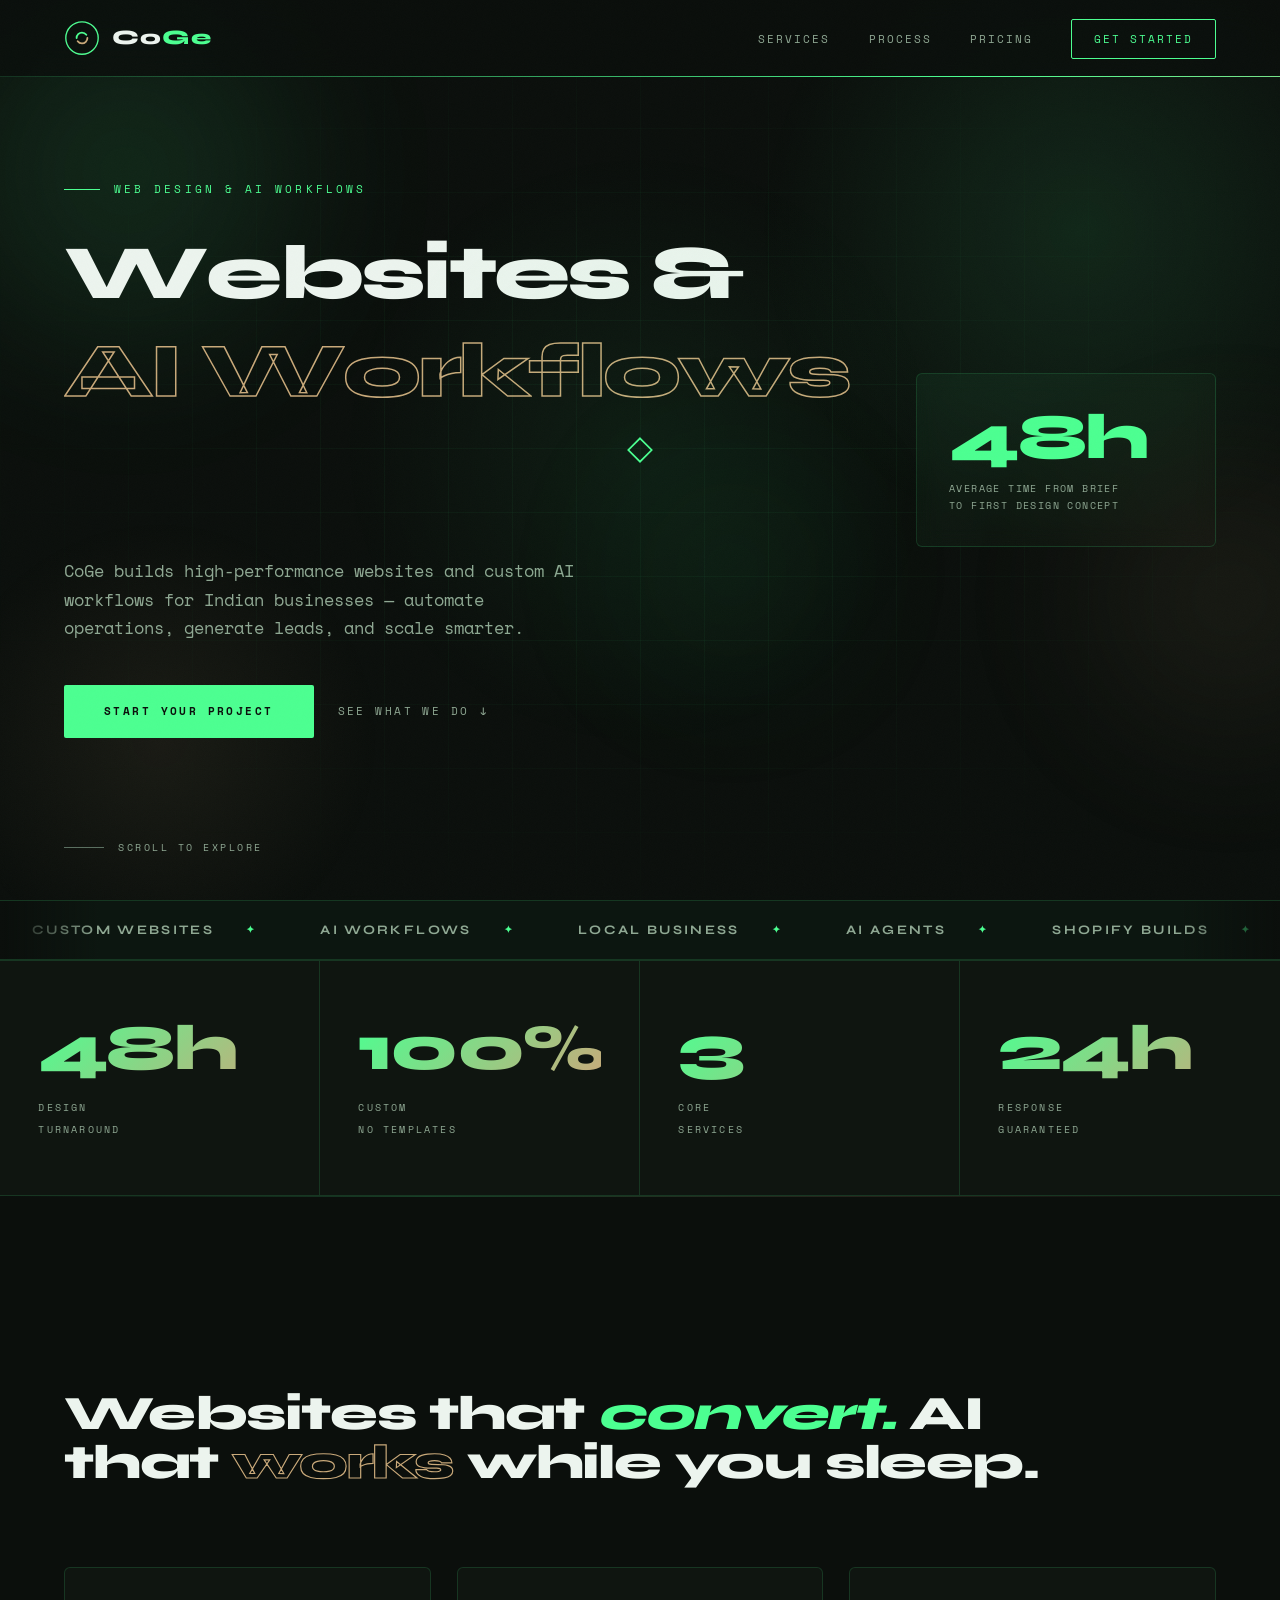
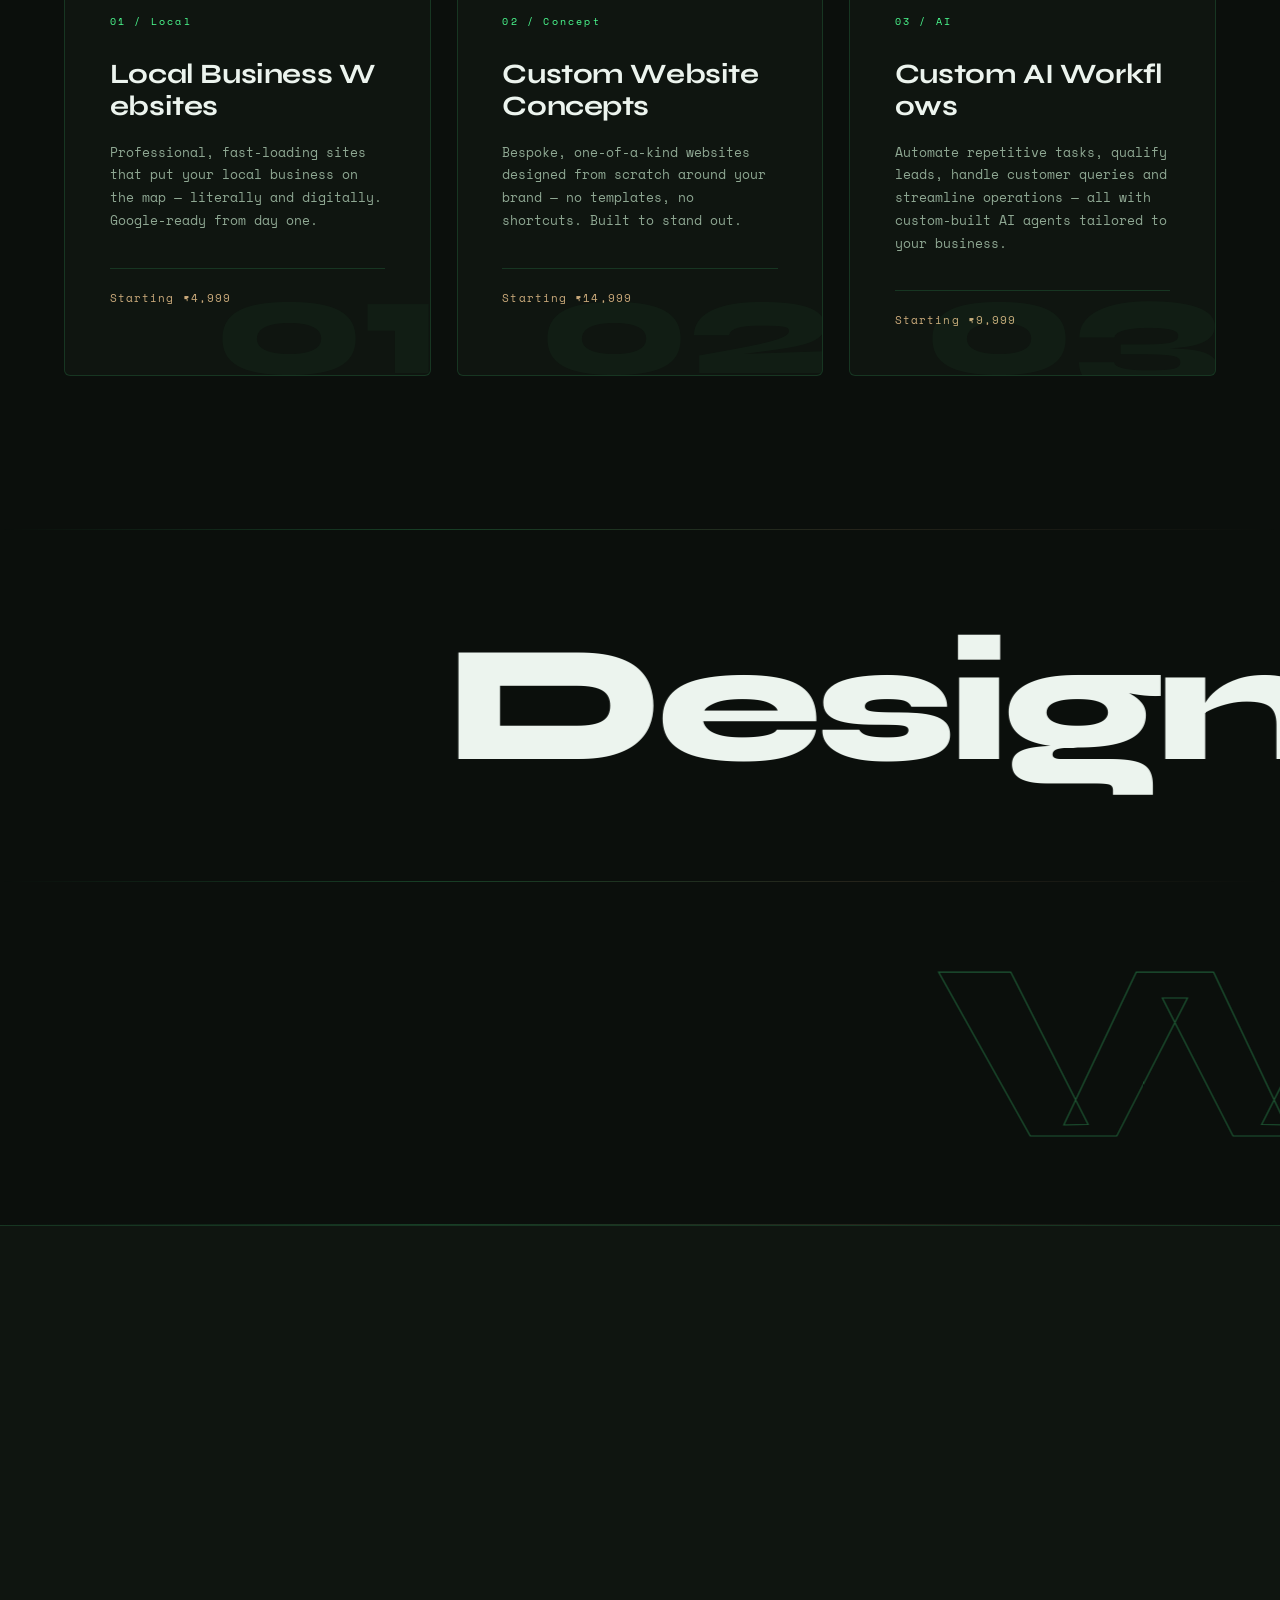
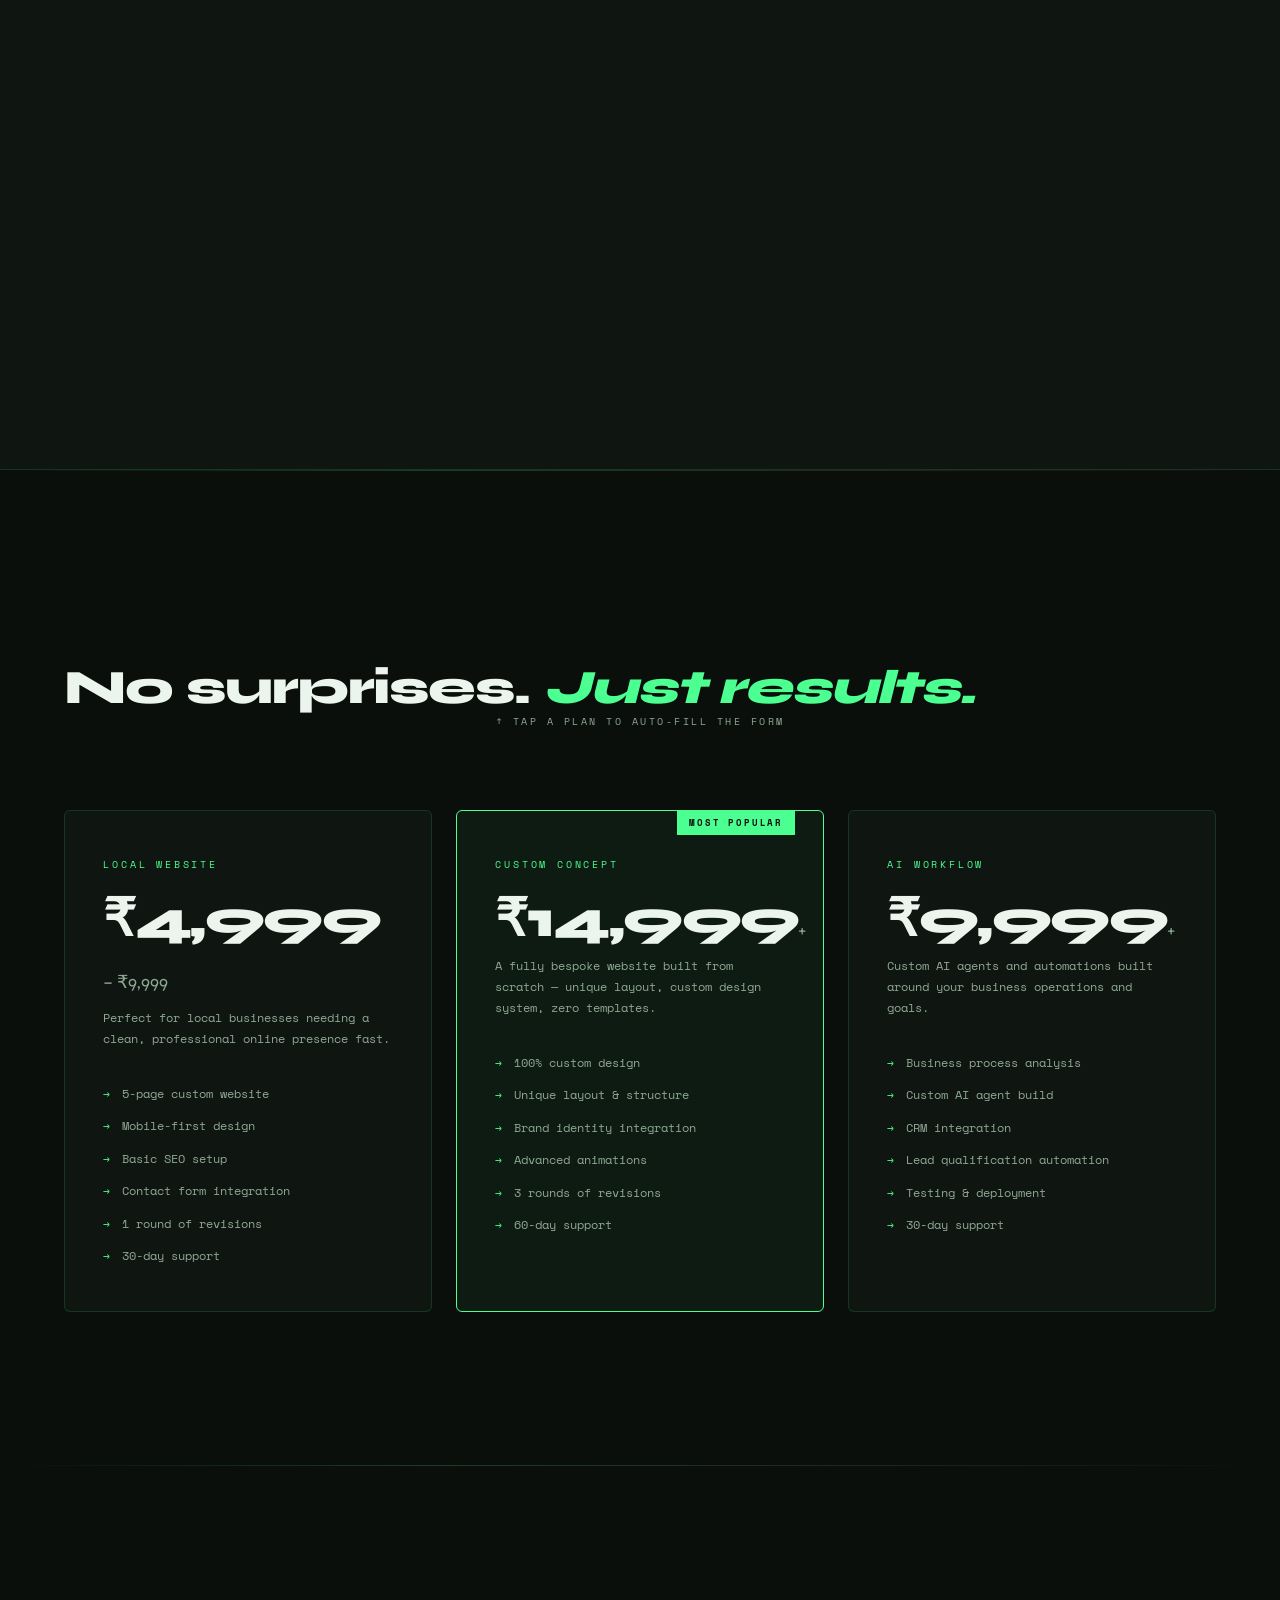
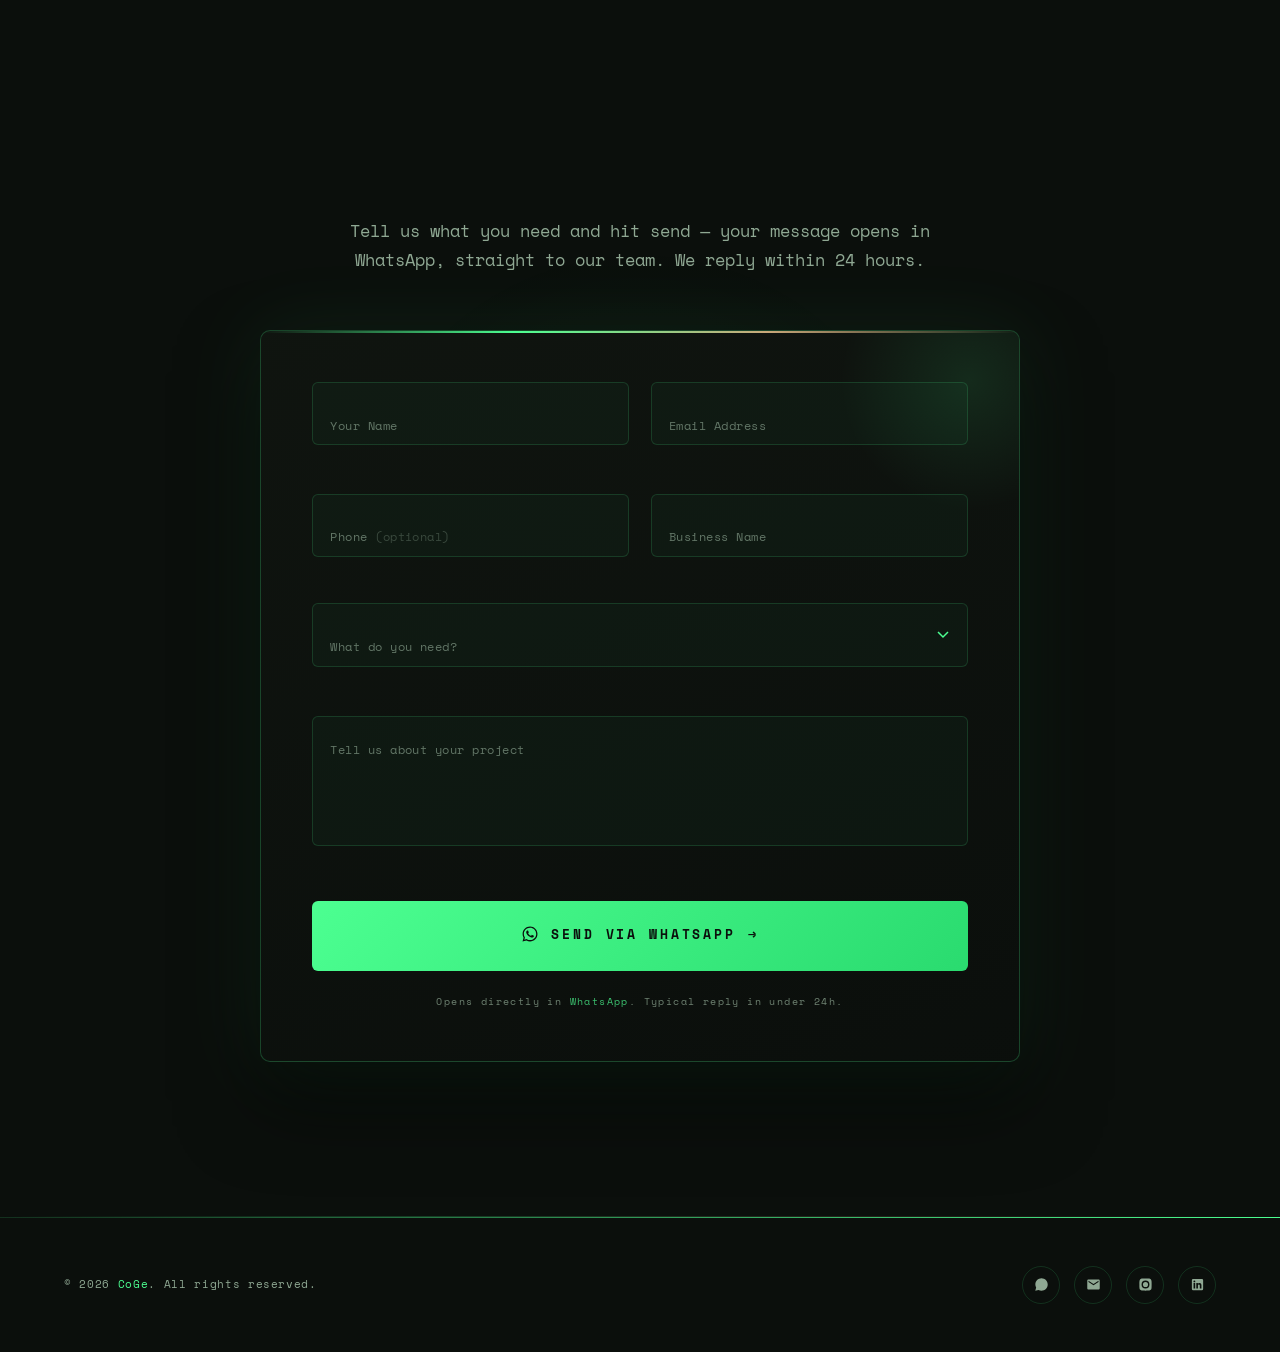
==== index.html @ d7848514 "Add files via upload" ====
<!DOCTYPE html>
<html lang="en">
<head>
<meta charset="UTF-8" />
<meta name="viewport" content="width=device-width, initial-scale=1.0, viewport-fit=cover"/>
<meta name="theme-color" content="#0b0f0c"/>
<title>CoGe — Websites & AI Workflows</title>
<link href="https://fonts.googleapis.com/css2?family=Syne:wght@400;600;700;800&family=Space+Mono:wght@400;700&display=swap" rel="stylesheet"/>
<link rel="stylesheet" href="styles.css"/>
</head>
<body>

<!-- Ink-trail cursor -->
<svg class="ink-trail" id="inkTrail" aria-hidden="true">
  <defs>
    <linearGradient id="trailGrad" x1="0%" x2="100%" y1="0%" y2="0%">
      <stop offset="0%" stop-color="rgba(76,255,145,0)"/>
      <stop offset="55%" stop-color="rgba(76,255,145,0.4)"/>
      <stop offset="100%" stop-color="rgba(76,255,145,1)"/>
    </linearGradient>
  </defs>
  <path id="trailPath" stroke="url(#trailGrad)" fill="none" stroke-width="2.5" stroke-linecap="round" stroke-linejoin="round"/>
</svg>
<div class="ink-tip" id="inkTip">
  <svg viewBox="0 0 24 24" class="tip-shape" aria-hidden="true">
    <polygon points="12,2 22,12 12,22 2,12" fill="none" stroke="currentColor" stroke-width="1.5"/>
  </svg>
  <span class="tip-label" id="inkLabel"></span>
</div>

<div class="grid-bg"></div>
<div class="noise"></div>
<div class="scroll-bar" id="scrollBar"></div>

<div class="orb orb-1"></div>
<div class="orb orb-2"></div>
<div class="orb orb-3"></div>

<!-- NAV -->
<nav>
  <a href="#" class="logo-wrap" data-cur="link">
    <svg width="36" height="36" viewBox="0 0 40 40" fill="none">
      <circle cx="20" cy="20" r="18" stroke="url(#lg1)" stroke-width="1.5"/>
      <path d="M14 20c0-3.3 2.7-6 6-6 2 0 3.7.9 4.8 2.4" stroke="#4cff91" stroke-width="2" stroke-linecap="round"/>
      <path d="M26 20c0 3.3-2.7 6-6 6-2 0-3.7-.9-4.8-2.4" stroke="#c9a97a" stroke-width="2" stroke-linecap="round"/>
      <defs><linearGradient id="lg1" x1="0" y1="0" x2="40" y2="40"><stop offset="0%" stop-color="#4cff91"/><stop offset="100%" stop-color="#c9a97a"/></linearGradient></defs>
    </svg>
    <span class="logo-text">Co<span>Ge</span></span>
  </a>
  <ul id="navList">
    <li><a href="#services" data-cur="link">Services</a></li>
    <li><a href="#process" data-cur="link">Process</a></li>
    <li><a href="#pricing" data-cur="link">Pricing</a></li>
    <li><a href="#contact" class="nav-cta" data-cur="btn" data-cur-label="Go">Get Started</a></li>
  </ul>
  <button class="nav-toggle" id="navToggle" aria-label="Menu" data-cur="btn">
    <span></span><span></span><span></span>
  </button>
</nav>

<!-- HERO -->
<section class="hero">
  <div class="hero-mesh"></div>
  <div class="wrap">
    <div class="hero-inner">
      <div class="hero-lead">
        <p class="eyebrow" data-float>Web Design &amp; AI Workflows</p>
        <h1 class="hero-h1" id="heroH1">
          <span class="line" data-text="Websites &amp;"></span>
          <span class="line outline" data-text="AI Workflows"></span>
          <span class="line accent" data-text="Built to Win."></span>
        </h1>
        <p class="hero-sub" data-float>CoGe builds high-performance websites and custom AI workflows for Indian businesses — automate operations, generate leads, and scale smarter.</p>
        <div class="hero-actions">
          <a href="#contact" class="btn-primary" data-cur="btn" data-cur-label="Start">Start Your Project</a>
          <a href="#services" class="btn-secondary" data-cur="link">See What We Do</a>
        </div>
      </div>
      <aside class="hero-badge" data-cur="card" data-float>
        <div class="hero-badge-num" id="heroBadgeNum">0h</div>
        <div class="hero-badge-label">Average time from brief<br/>to first design concept</div>
      </aside>
    </div>
  </div>
  <div class="scroll-indicator"><div class="scroll-indicator-line"></div>Scroll to explore</div>
</section>

<!-- TICKER -->
<div class="ticker">
  <div class="ticker-inner">
    <span class="ticker-item">Custom Websites</span><span class="ticker-item">AI Workflows</span><span class="ticker-item">Local Business</span><span class="ticker-item">AI Agents</span><span class="ticker-item">Shopify Builds</span><span class="ticker-item">Lead Automation</span><span class="ticker-item">SEO Ready</span><span class="ticker-item">Mobile First</span><span class="ticker-item">Fast Delivery</span>
    <span class="ticker-item">Custom Websites</span><span class="ticker-item">AI Workflows</span><span class="ticker-item">Local Business</span><span class="ticker-item">AI Agents</span><span class="ticker-item">Shopify Builds</span><span class="ticker-item">Lead Automation</span><span class="ticker-item">SEO Ready</span><span class="ticker-item">Mobile First</span><span class="ticker-item">Fast Delivery</span>
  </div>
</div>

<!-- STATS -->
<section class="stats">
  <div class="stat-item reveal"><span class="stat-num" data-target="48" data-suffix="h">0</span><span class="stat-label">Design<br/>Turnaround</span></div>
  <div class="stat-item reveal" style="transition-delay:.1s"><span class="stat-num" data-target="100" data-suffix="%">0</span><span class="stat-label">Custom<br/>No Templates</span></div>
  <div class="stat-item reveal" style="transition-delay:.2s"><span class="stat-num" data-target="3">0</span><span class="stat-label">Core<br/>Services</span></div>
  <div class="stat-item reveal" style="transition-delay:.3s"><span class="stat-num" data-target="24" data-suffix="h">0</span><span class="stat-label">Response<br/>Guaranteed</span></div>
</section>

<div class="section-divider"></div>

<!-- SERVICES -->
<section class="section" id="services">
  <div class="wrap">
    <header class="section-head reveal">
      <p class="section-label reveal-clip"><span>What We Do</span></p>
      <h2 class="word-reveal">Websites that <span class="em">convert.</span> AI that <span class="outline">works</span> while you sleep.</h2>
    </header>
    <div class="services-grid">
      <div class="service-card reveal tilt-card" data-num="01" data-cur="card">
        <div class="tilt-shine"></div>
        <div class="service-num">01 / Local</div>
        <h3 class="service-title" data-kinetic>Local Business Websites</h3>
        <p class="service-desc">Professional, fast-loading sites that put your local business on the map — literally and digitally. Google-ready from day one.</p>
        <div class="service-price">Starting ₹4,999</div>
      </div>
      <div class="service-card reveal tilt-card" data-num="02" data-cur="card" style="transition-delay:.12s">
        <div class="tilt-shine"></div>
        <div class="service-num">02 / Concept</div>
        <h3 class="service-title" data-kinetic>Custom Website Concepts</h3>
        <p class="service-desc">Bespoke, one-of-a-kind websites designed from scratch around your brand — no templates, no shortcuts. Built to stand out.</p>
        <div class="service-price">Starting ₹14,999</div>
      </div>
      <div class="service-card reveal tilt-card" data-num="03" data-cur="card" style="transition-delay:.24s">
        <div class="tilt-shine"></div>
        <div class="service-num">03 / AI</div>
        <h3 class="service-title" data-kinetic>Custom AI Workflows</h3>
        <p class="service-desc">Automate repetitive tasks, qualify leads, handle customer queries and streamline operations — all with custom-built AI agents tailored to your business.</p>
        <div class="service-price">Starting ₹9,999</div>
      </div>
    </div>
  </div>
</section>

<div class="section-divider"></div>

<!-- X-TEXT -->
<div class="xtext"><span class="xt-track" id="xtTrack">Design. <em>Develop.</em> Deploy. <em>Automate.</em> Design. <em>Develop.</em> Deploy. <em>Automate.</em></span></div>

<div class="section-divider"></div>

<!-- MEGA MARQUEE -->
<div class="mega-marquee"><span class="mm-track" id="mmTrack"><span>Websites</span><span>AI</span><span>Automation</span><span>Growth</span><span>Design</span><span>Code</span><span>Shipped</span><span>Websites</span><span>AI</span><span>Automation</span><span>Growth</span><span>Design</span><span>Code</span><span>Shipped</span></span></div>

<div class="section-divider"></div>

<!-- PROCESS -->
<section class="section process" id="process">
  <div class="wrap">
    <header class="section-head reveal">
      <p class="section-label reveal-clip"><span>How It Works</span></p>
      <h2 class="word-reveal"><span class="outline">Simple</span> process. <span class="em">Serious</span> results.</h2>
    </header>
    <div class="process-steps">
      <div class="step reveal" data-cur="card"><div class="step-num">01</div><div class="step-title">Discovery Call</div><p class="step-desc">We learn your business, goals and vision in a focused 30-minute session.</p></div>
      <div class="step reveal" data-cur="card" style="transition-delay:.1s"><div class="step-num">02</div><div class="step-title">Design Concept</div><p class="step-desc">Within 48 hours you receive a custom mockup built around your brand.</p></div>
      <div class="step reveal" data-cur="card" style="transition-delay:.2s"><div class="step-num">03</div><div class="step-title">Build &amp; Refine</div><p class="step-desc">We build out the full site with your feedback at every stage.</p></div>
      <div class="step reveal" data-cur="card" style="transition-delay:.3s"><div class="step-num">04</div><div class="step-title">Launch &amp; Support</div><p class="step-desc">Go live with confidence. We handle everything and stay available post-launch.</p></div>
    </div>
  </div>
</section>

<div class="section-divider"></div>

<!-- PRICING -->
<section class="section" id="pricing">
  <div class="wrap">
    <header class="section-head reveal">
      <p class="section-label reveal-clip"><span>Transparent Pricing</span></p>
      <h2 class="word-reveal">No surprises. <span class="em">Just results.</span></h2>
      <p class="select-hint">↑ Tap a plan to auto-fill the form</p>
    </header>
    <div class="pricing-grid" id="pricingGrid">
      <div class="pricing-card reveal-left tilt-card" data-plan="local" data-cur="card">
        <div class="tilt-shine"></div>
        <div class="pricing-tier">Local Website</div>
        <div class="pricing-price">₹4,999<span> – ₹9,999</span></div>
        <p class="pricing-desc">Perfect for local businesses needing a clean, professional online presence fast.</p>
        <ul class="pricing-features"><li>5-page custom website</li><li>Mobile-first design</li><li>Basic SEO setup</li><li>Contact form integration</li><li>1 round of revisions</li><li>30-day support</li></ul>
      </div>
      <div class="pricing-card featured reveal tilt-card" data-plan="custom" data-cur="card">
        <div class="tilt-shine"></div>
        <div class="pricing-tier">Custom Concept</div>
        <div class="pricing-price">₹14,999<span>+</span></div>
        <p class="pricing-desc">A fully bespoke website built from scratch — unique layout, custom design system, zero templates.</p>
        <ul class="pricing-features"><li>100% custom design</li><li>Unique layout &amp; structure</li><li>Brand identity integration</li><li>Advanced animations</li><li>3 rounds of revisions</li><li>60-day support</li></ul>
      </div>
      <div class="pricing-card reveal-right tilt-card" data-plan="ai" data-cur="card">
        <div class="tilt-shine"></div>
        <div class="pricing-tier">AI Workflow</div>
        <div class="pricing-price">₹9,999<span>+</span></div>
        <p class="pricing-desc">Custom AI agents and automations built around your business operations and goals.</p>
        <ul class="pricing-features"><li>Business process analysis</li><li>Custom AI agent build</li><li>CRM integration</li><li>Lead qualification automation</li><li>Testing &amp; deployment</li><li>30-day support</li></ul>
      </div>
    </div>
  </div>
</section>

<div class="section-divider"></div>

<!-- CONTACT (WhatsApp-powered) -->
<section class="cta-section" id="contact">
  <div class="wrap">
    <p class="section-label reveal-clip"><span>Ready to Build?</span></p>
    <h2 class="word-reveal">Let's build something <span class="em">worth visiting.</span></h2>
    <p class="cta-sub">Tell us what you need and hit send — your message opens in WhatsApp, straight to our team. We reply within 24 hours.</p>
    <form class="contact-form-wrap reveal" id="contactForm" novalidate data-wa-phone="917845430208">
      <div id="confettiLayer" class="confetti-layer"></div>
      <div class="form-row">
        <div class="field"><input type="text" id="fname" name="name" placeholder=" " autocomplete="name" required/><label for="fname">Your Name</label><span class="field-line"></span><div class="field-error">Please tell us your name</div></div>
        <div class="field"><input type="email" id="femail" name="email" placeholder=" " autocomplete="email" required/><label for="femail">Email Address</label><span class="field-line"></span><div class="field-error">Please enter a valid email</div></div>
      </div>
      <div class="form-row">
        <div class="field"><input type="tel" id="fphone" name="phone" placeholder=" " autocomplete="tel"/><label for="fphone">Phone <span style="opacity:.5">(optional)</span></label><span class="field-line"></span><div class="field-error"></div></div>
        <div class="field"><input type="text" id="fbusiness" name="business" placeholder=" "/><label for="fbusiness">Business Name</label><span class="field-line"></span><div class="field-error"></div></div>
      </div>
      <div class="field"><select id="fservice" name="service" required><option value="" disabled selected hidden></option><option>Local Business Website</option><option>Custom Website Concept</option><option>Custom AI Workflow</option><option>Website + AI Bundle</option><option>Something else</option></select><label for="fservice">What do you need?</label><span class="field-line"></span><div class="field-error">Pick a service so we know where to start</div></div>
      <div class="field"><textarea id="fmessage" name="message" placeholder=" " required></textarea><label for="fmessage">Tell us about your project</label><span class="field-line"></span><div class="field-error">A few lines about your goals helps us respond faster</div></div>
      <button type="submit" class="btn-submit" id="btnSubmit" data-cur="btn" data-cur-label="Send">
        <span class="btn-label">
          <svg width="18" height="18" viewBox="0 0 24 24" fill="currentColor" aria-hidden="true" style="vertical-align:middle"><path d="M12.04 2C6.58 2 2.13 6.45 2.13 11.91c0 1.75.46 3.46 1.32 4.96L2 22l5.25-1.38a9.9 9.9 0 004.79 1.22h.01c5.46 0 9.91-4.45 9.91-9.91C21.96 6.45 17.5 2 12.04 2zm0 18.15a8.2 8.2 0 01-4.19-1.15l-.3-.18-3.11.82.83-3.04-.2-.31a8.22 8.22 0 01-1.26-4.38c0-4.54 3.7-8.23 8.24-8.23 2.2 0 4.27.86 5.82 2.42a8.17 8.17 0 012.41 5.82c0 4.54-3.7 8.23-8.24 8.23zm4.52-6.16c-.25-.12-1.47-.72-1.7-.8-.23-.08-.39-.12-.56.12-.17.25-.64.8-.79.97-.14.17-.29.18-.54.06-.25-.12-1.05-.39-2-1.23-.74-.66-1.24-1.47-1.38-1.72-.14-.25-.01-.38.11-.5.11-.11.25-.29.37-.43.12-.14.17-.25.25-.41.08-.17.04-.31-.02-.43-.06-.12-.56-1.35-.77-1.85-.2-.49-.41-.42-.56-.43-.14-.01-.31-.01-.48-.01-.17 0-.44.06-.67.31-.23.25-.88.86-.88 2.1 0 1.24.9 2.43 1.03 2.6.12.17 1.77 2.71 4.3 3.8.6.26 1.07.42 1.44.53.6.19 1.15.17 1.58.1.48-.07 1.47-.6 1.68-1.18.21-.58.21-1.07.14-1.18-.06-.11-.22-.18-.47-.3z"/></svg>
          Send via WhatsApp <span class="arrow">→</span>
        </span>
        <span class="spinner"></span>
      </button>
      <p class="form-note">Opens directly in <span>WhatsApp</span>. Typical reply in under 24h.</p>
      <div class="form-success-panel" id="successPanel">
        <div class="check-wrap"><svg viewBox="0 0 100 100"><circle cx="50" cy="50" r="45"/><path d="M30 52 L45 67 L72 38"/></svg></div>
        <div class="success-title">Chat opened.</div>
        <div class="success-msg">Thanks, <span id="successName">there</span>. Your details are ready in WhatsApp — just hit send and we'll take it from there.</div>
        <button type="button" class="success-reset" id="resetForm" data-cur="link">Send another →</button>
      </div>
    </form>
  </div>
</section>

<div class="section-divider"></div>

<footer>
  <div class="footer-copy">© 2026 <span>CoGe</span>. All rights reserved.</div>
  <div class="footer-socials">
    <a href="https://wa.me/917845430208" target="_blank" rel="noopener" title="WhatsApp" data-cur="link"><svg viewBox="0 0 24 24"><path d="M12.04 2C6.58 2 2.13 6.45 2.13 11.91c0 1.75.46 3.46 1.32 4.96L2 22l5.25-1.38a9.9 9.9 0 004.79 1.22h.01c5.46 0 9.91-4.45 9.91-9.91C21.96 6.45 17.5 2 12.04 2z"/></svg></a>
    <a href="mailto:hello@coge.in" title="Email" data-cur="link"><svg viewBox="0 0 24 24"><path d="M20 4H4c-1.1 0-2 .9-2 2v12c0 1.1.9 2 2 2h16c1.1 0 2-.9 2-2V6c0-1.1-.9-2-2-2zm0 4l-8 5-8-5V6l8 5 8-5v2z"/></svg></a>
    <a href="https://www.instagram.com/coge.in/" target="_blank" rel="noopener" title="Instagram @coge.in" data-cur="link"><svg viewBox="0 0 24 24"><path d="M12 2.2c3.2 0 3.6 0 4.8.1 1.2.1 1.8.2 2.2.4.6.2 1 .5 1.4.9.4.4.7.8.9 1.4.2.4.3 1 .4 2.2.1 1.2.1 1.6.1 4.8s0 3.6-.1 4.8c-.1 1.2-.2 1.8-.4 2.2-.2.6-.5 1-.9 1.4-.4.4-.8.7-1.4.9-.4.2-1 .3-2.2.4-1.2.1-1.6.1-4.8.1s-3.6 0-4.8-.1c-1.2-.1-1.8-.2-2.2-.4-.6-.2-1-.5-1.4-.9-.4-.4-.7-.8-.9-1.4-.2-.4-.3-1-.4-2.2C2.2 15.6 2.2 15.2 2.2 12s0-3.6.1-4.8c.1-1.2.2-1.8.4-2.2.2-.6.5-1 .9-1.4.4-.4.8-.7 1.4-.9.4-.2 1-.3 2.2-.4C8.4 2.2 8.8 2.2 12 2.2zm0 3.5a6.3 6.3 0 100 12.6 6.3 6.3 0 000-12.6zm0 10.4a4.1 4.1 0 110-8.2 4.1 4.1 0 010 8.2zm6.5-10.6a1.5 1.5 0 11-3 0 1.5 1.5 0 013 0z"/></svg></a>
    <a href="https://www.linkedin.com/" target="_blank" rel="noopener" title="LinkedIn" data-cur="link"><svg viewBox="0 0 24 24"><path d="M19 3H5a2 2 0 00-2 2v14a2 2 0 002 2h14a2 2 0 002-2V5a2 2 0 00-2-2zM8.3 18.3H5.7V9.7h2.6v8.6zM7 8.5a1.5 1.5 0 110-3 1.5 1.5 0 010 3zm11.3 9.8h-2.6v-4.2c0-1 0-2.3-1.4-2.3s-1.6 1.1-1.6 2.2v4.3h-2.6V9.7h2.5v1.2a2.7 2.7 0 012.5-1.3c2.7 0 3.2 1.7 3.2 4v4.7z"/></svg></a>
  </div>
</footer>

<script src="script.js"></script>
</body>
</html>
---- styles.css ----
/* ═════════════════════════════════════════════════════════════════
   CoGe — styles.css  ·  Editorial layout · Kinetic typography
   Vertical rhythm: 8px base | container max 1440 | section gutter 120
   ═════════════════════════════════════════════════════════════════ */

:root{
  --bg:#0b0f0c; --bg2:#0f1510; --bg3:#141a15;
  --green:#4cff91; --green2:#2adb6f;
  --earth:#a3845a; --earth2:#c9a97a;
  --text:#ecf4ee; --text2:#8fa893; --text3:#5a6f60;
  --line:rgba(76,255,145,0.14);
  --radius:6px;

  --container: 1440px;
  --pad-x: clamp(24px, 5vw, 80px);
  --gap-y: clamp(80px, 12vw, 160px);
  --gap-sm: clamp(32px, 4vw, 56px);

  /* Type scale — conservative so nothing overflows */
  --h0: clamp(36px, 6vw, 84px);     /* hero display */
  --h1: clamp(32px, 5vw, 72px);     /* section display */
  --h2: clamp(26px, 3.8vw, 48px);
  --h3: clamp(19px, 2.2vw, 28px);
  --lead: clamp(14px, 1.3vw, 18px);
  --body: clamp(13px, 1vw, 15px);
  --eye: 11px;
}

*,*::before,*::after{margin:0;padding:0;box-sizing:border-box}
html{scroll-behavior:smooth;-webkit-text-size-adjust:100%}
body{
  background:var(--bg); color:var(--text);
  font-family:'Space Mono', monospace;
  font-size:var(--body); line-height:1.7;
  overflow-x:hidden;
  -webkit-font-smoothing:antialiased;
  text-rendering:optimizeLegibility;
}

/* Hide native cursor on desktop */
@media (hover:hover) and (pointer:fine){
  *,*::before,*::after{cursor:none!important}
  body{cursor:none}
}
@media (hover:none),(pointer:coarse){
  .ink-trail,.ink-tip{display:none!important}
}

a{color:inherit;text-decoration:none}
button{background:none;border:none;color:inherit;font:inherit;cursor:pointer}
img,svg{display:block;max-width:100%}
ul{list-style:none}
select,input,textarea{font:inherit;color:inherit}

/* ─── Container ─── */
.wrap{max-width:var(--container);margin:0 auto;padding:0 var(--pad-x);width:100%}

/* ═══════════ INK-TRAIL CURSOR ═══════════ */
.ink-trail{position:fixed;inset:0;pointer-events:none;z-index:10000;width:100vw;height:100vh}
.ink-trail path{filter:drop-shadow(0 0 8px rgba(76,255,145,.45))}
.ink-tip{
  position:fixed;top:0;left:0;width:28px;height:28px;margin:-14px 0 0 -14px;
  pointer-events:none;z-index:10001;color:var(--green);
  display:flex;align-items:center;justify-content:center;
  transition:width .35s cubic-bezier(.34,1.56,.64,1),height .35s cubic-bezier(.34,1.56,.64,1),margin .35s cubic-bezier(.34,1.56,.64,1),color .25s;
  will-change:transform;
}
.ink-tip .tip-shape{width:100%;height:100%;animation:tipSpin 8s linear infinite}
@keyframes tipSpin{to{transform:rotate(360deg)}}
.ink-tip .tip-label{
  position:absolute;top:100%;left:50%;transform:translate(-50%,8px);
  font-family:'Space Mono',monospace;font-size:9px;letter-spacing:.25em;
  text-transform:uppercase;white-space:nowrap;opacity:0;transition:opacity .25s;color:var(--green);
}
.ink-tip.is-link{width:44px;height:44px;margin:-22px 0 0 -22px}
.ink-tip.is-link .tip-shape{animation-duration:3s}
.ink-tip.is-card{width:72px;height:72px;margin:-36px 0 0 -36px;color:var(--earth2)}
.ink-tip.is-card .tip-shape{animation-duration:12s}
.ink-tip.is-btn{width:84px;height:84px;margin:-42px 0 0 -42px;color:var(--green)}
.ink-tip.is-btn .tip-shape polygon{fill:var(--green);stroke:var(--green)}
.ink-tip.is-btn .tip-shape{animation:none}
.ink-tip.is-btn .tip-label{opacity:1;color:var(--bg);top:50%;left:50%;transform:translate(-50%,-50%);font-weight:700}
.ink-tip.is-text{width:2px;height:26px;margin:-13px 0 0 -1px}
.ink-tip.is-text .tip-shape polygon{fill:var(--green);stroke:none}
.ink-tip.is-text .tip-shape{animation:none}
.ink-tip.is-down{transform:translate3d(var(--tx,0), var(--ty,0),0) scale(.8)}

/* ═══════════ AMBIENT LAYERS ═══════════ */
.grid-bg{position:fixed;inset:0;z-index:0;pointer-events:none;
  background-image:linear-gradient(rgba(76,255,145,.04) 1px,transparent 1px),linear-gradient(90deg,rgba(76,255,145,.04) 1px,transparent 1px);
  background-size:clamp(40px,5vw,72px) clamp(40px,5vw,72px);
  mask-image:radial-gradient(ellipse at center,#000 30%,transparent 80%);
  animation:gridDrift 60s linear infinite;
}
@keyframes gridDrift{to{background-position:72px 72px,72px 72px}}
.orb{position:fixed;border-radius:50%;filter:blur(80px);pointer-events:none;z-index:0;opacity:.4;will-change:transform}
.orb-1{width:clamp(280px,44vw,560px);aspect-ratio:1;background:radial-gradient(circle,rgba(76,255,145,.4),transparent 60%);top:-12%;left:-12%;animation:orb1 22s ease-in-out infinite}
.orb-2{width:clamp(220px,36vw,460px);aspect-ratio:1;background:radial-gradient(circle,rgba(201,169,122,.3),transparent 60%);bottom:8%;right:-12%;animation:orb2 26s ease-in-out infinite}
.orb-3{width:clamp(200px,30vw,400px);aspect-ratio:1;background:radial-gradient(circle,rgba(42,219,111,.22),transparent 60%);top:42%;left:40%;animation:orb3 30s ease-in-out infinite}
@keyframes orb1{0%,100%{transform:translate(0,0) scale(1)}50%{transform:translate(100px,80px) scale(1.15)}}
@keyframes orb2{0%,100%{transform:translate(0,0) scale(1)}50%{transform:translate(-80px,-100px) scale(1.1)}}
@keyframes orb3{0%,100%{transform:translate(0,0) scale(1)}33%{transform:translate(120px,-60px) scale(.9)}66%{transform:translate(-100px,80px) scale(1.2)}}

.noise{position:fixed;inset:0;pointer-events:none;z-index:998;opacity:.02;
  background-image:url("data:image/svg+xml,%3Csvg viewBox='0 0 256 256' xmlns='http://www.w3.org/2000/svg'%3E%3Cfilter id='n'%3E%3CfeTurbulence type='fractalNoise' baseFrequency='0.9' numOctaves='4' stitchTiles='stitch'/%3E%3C/filter%3E%3Crect width='100%25' height='100%25' filter='url(%23n)'/%3E%3C/svg%3E");background-size:200px;animation:noiseShift .6s steps(2) infinite}
@keyframes noiseShift{0%{transform:translate(0,0)}25%{transform:translate(-2px,2px)}50%{transform:translate(2px,-2px)}75%{transform:translate(-2px,-2px)}100%{transform:translate(2px,2px)}}

.scroll-bar{position:fixed;top:0;left:0;height:2px;width:100%;transform:scaleX(0);transform-origin:left;background:linear-gradient(90deg,var(--green),var(--earth2),var(--green));background-size:200% 100%;z-index:9997;box-shadow:0 0 12px rgba(76,255,145,.55);animation:gradShift 3s linear infinite}
@keyframes gradShift{to{background-position:200% 0}}

/* ═══════════ NAV ═══════════ */
nav{
  position:fixed;top:0;left:0;right:0;z-index:100;
  display:flex;align-items:center;justify-content:space-between;
  padding:20px var(--pad-x);
  background:rgba(11,15,12,.78);
  backdrop-filter:blur(18px);-webkit-backdrop-filter:blur(18px);
  border-bottom:1px solid var(--line);
}
nav::after{content:'';position:absolute;bottom:-1px;left:0;right:0;height:1px;background:linear-gradient(90deg,transparent,var(--green),var(--earth2),var(--green),transparent);background-size:300% 100%;animation:gradShift 5s linear infinite}
.logo-wrap{display:flex;align-items:center;gap:12px;transition:transform .35s}
.logo-wrap:hover{transform:translateY(-2px)}
.logo-text{font-family:'Syne',sans-serif;font-weight:800;font-size:clamp(18px,1.6vw,22px);letter-spacing:.06em;color:var(--text)}
.logo-text span{color:var(--green)}
nav ul{display:flex;gap:clamp(22px,3vw,40px);align-items:center}
nav ul li a{color:var(--text2);font-size:11px;letter-spacing:.18em;text-transform:uppercase;position:relative;transition:color .25s,letter-spacing .3s}
nav ul li a:hover{color:var(--green);letter-spacing:.24em}
nav ul li a::after{content:'';position:absolute;bottom:-6px;left:0;width:0;height:1px;background:var(--green);transition:width .35s}
nav ul li a:hover::after{width:100%}
.nav-cta{background:transparent;border:1px solid var(--green);color:var(--green)!important;padding:11px 22px;border-radius:2px;position:relative;overflow:hidden;transition:color .3s}
.nav-cta::before{content:'';position:absolute;inset:0;background:var(--green);transform:scaleX(0);transform-origin:left;transition:transform .35s ease;z-index:-1}
.nav-cta:hover::before{transform:scaleX(1)}
.nav-cta:hover{color:var(--bg)!important;letter-spacing:.18em!important}
.nav-cta::after{display:none!important}

.nav-toggle{display:none;width:40px;height:40px;position:relative;z-index:101}
.nav-toggle span{display:block;position:absolute;left:8px;right:8px;height:2px;background:var(--green);transition:transform .35s,top .35s,opacity .25s}
.nav-toggle span:nth-child(1){top:13px}
.nav-toggle span:nth-child(2){top:19px}
.nav-toggle span:nth-child(3){top:25px}
body.nav-open .nav-toggle span:nth-child(1){top:19px;transform:rotate(45deg)}
body.nav-open .nav-toggle span:nth-child(2){opacity:0}
body.nav-open .nav-toggle span:nth-child(3){top:19px;transform:rotate(-45deg)}

/* ═══════════ HERO  ═══════════ */
.hero{
  position:relative;z-index:2;
  min-height:100vh;min-height:100svh;
  padding:clamp(140px,20vh,200px) 0 clamp(80px,12vh,140px);
  overflow:hidden;
}
.hero-inner{
  display:grid;
  grid-template-columns: minmax(0,1fr) min(300px,24vw);
  gap:clamp(32px,5vw,72px);
  align-items:center;
}
.hero-lead{min-width:0}           /* allow the lead column to shrink if needed */
.hero-mesh{position:absolute;inset:0;pointer-events:none;z-index:-1;transform:translateY(var(--hy,0))}
.hero-mesh::before{content:'';position:absolute;width:70vw;height:70vw;max-width:700px;max-height:700px;top:-120px;right:-150px;background:radial-gradient(circle,rgba(76,255,145,.1) 0%,transparent 65%);animation:meshPulse 7s ease-in-out infinite}
.hero-mesh::after{content:'';position:absolute;width:45vw;height:45vw;max-width:480px;max-height:480px;bottom:-80px;left:-80px;background:radial-gradient(circle,rgba(201,169,122,.08) 0%,transparent 65%);animation:meshPulse 9s ease-in-out infinite reverse}
@keyframes meshPulse{0%,100%{transform:scale(1);opacity:.6}50%{transform:scale(1.15);opacity:1}}

.eyebrow{font-family:'Space Mono',monospace;font-size:var(--eye);letter-spacing:.28em;text-transform:uppercase;color:var(--green);display:flex;align-items:center;gap:14px;margin-bottom:28px;opacity:0;transform:translateY(12px);animation:fadeUp .8s .3s ease forwards}
.eyebrow::before{content:'';width:0;height:1px;background:var(--green);animation:lineGrow 1s .5s ease forwards}
@keyframes lineGrow{to{width:36px}}
@keyframes fadeUp{to{opacity:1;transform:translateY(0)}}

.hero-h1{
  font-family:'Syne',sans-serif;font-weight:800;
  font-size:var(--h0);line-height:1;letter-spacing:-.035em;
  margin-bottom:36px;
  perspective:1200px;
}
.hero-h1 .line{
  display:block;
  overflow:hidden;
  padding:0.12em 0 0.18em;
  line-height:0.98;
  white-space:nowrap;           /* KEY FIX: keep each line on one row */
}
.hero-h1 .char{
  display:inline-block;
  opacity:0;
  transform:translateY(110%) rotateX(-85deg);
  transform-origin:bottom center;
  animation:charIn 1s cubic-bezier(.34,1.56,.64,1) forwards;
  animation-delay:var(--d,0s);
  vertical-align:baseline;
}
@keyframes charIn{to{opacity:1;transform:translateY(0) rotateX(0)}}
.hero-h1 .outline{color:transparent;-webkit-text-stroke:1.5px var(--earth2)}
.hero-h1 .accent{
  background:linear-gradient(90deg,var(--green) 0%,var(--earth2) 50%,var(--green) 100%);
  background-size:200% 100%;
  -webkit-background-clip:text;background-clip:text;color:transparent;
  animation:gradShift 5s linear infinite;
}

.hero-sub{
  font-size:var(--lead);line-height:1.7;color:var(--text2);max-width:52ch;
  margin-bottom:40px;opacity:0;transform:translateY(16px);
  animation:fadeUp 1s 1.4s ease forwards;
}

.hero-actions{display:flex;gap:20px;align-items:center;flex-wrap:wrap;opacity:0;transform:translateY(16px);animation:fadeUp 1s 1.6s ease forwards}

.hero-badge{
  justify-self:end;align-self:center;
  border:1px solid var(--line);background:linear-gradient(145deg,rgba(76,255,145,.06),rgba(201,169,122,.02));
  padding:clamp(20px,2.5vw,36px);border-radius:var(--radius);
  width:100%;max-width:320px;
  backdrop-filter:blur(10px);
  position:relative;overflow:hidden;
  animation:float 5s ease-in-out infinite;
  opacity:0;animation:float 5s ease-in-out infinite, fadeUp 1s 1.8s ease forwards;
}
.hero-badge::before{content:'';position:absolute;top:0;left:-100%;width:100%;height:2px;background:linear-gradient(90deg,transparent,var(--green),transparent);animation:shimmerLine 3s linear infinite}
@keyframes shimmerLine{to{left:100%}}
@keyframes float{0%,100%{transform:translateY(0)}50%{transform:translateY(-10px)}}
.hero-badge-num{font-family:'Syne',sans-serif;font-size:clamp(44px,5vw,68px);font-weight:800;color:var(--green);line-height:1;margin-bottom:10px;letter-spacing:-.02em}
.hero-badge-label{font-size:10px;color:var(--text2);letter-spacing:.14em;text-transform:uppercase;line-height:1.7}

.scroll-indicator{position:absolute;bottom:44px;left:var(--pad-x);display:flex;align-items:center;gap:14px;font-size:10px;letter-spacing:.25em;text-transform:uppercase;color:var(--text2);z-index:3;opacity:0;animation:fadeUp 1s 2s ease forwards}
.scroll-indicator-line{width:40px;height:1px;background:var(--text3);position:relative;overflow:hidden}
.scroll-indicator-line::after{content:'';position:absolute;top:0;left:-100%;width:100%;height:100%;background:var(--green);animation:scrollLineSlide 2.2s ease-in-out infinite}
@keyframes scrollLineSlide{0%{left:-100%}50%{left:0}100%{left:100%}}

/* ═══════════ BUTTONS ═══════════ */
.btn-primary{
  background:var(--green);color:var(--bg);
  padding:17px 40px;font-size:11px;font-weight:700;letter-spacing:.22em;text-transform:uppercase;
  border-radius:2px;display:inline-block;
  position:relative;overflow:hidden;
  transition:transform .2s,box-shadow .3s;
}
.btn-primary::after{content:'';position:absolute;inset:0;background:linear-gradient(90deg,transparent,rgba(255,255,255,.25),transparent);transform:translateX(-110%);transition:transform .6s ease}
.btn-primary:hover::after{transform:translateX(110%)}
.btn-primary:hover{transform:translateY(-3px);box-shadow:0 14px 46px rgba(76,255,145,.32)}
.btn-secondary{color:var(--text2);font-size:11px;letter-spacing:.22em;text-transform:uppercase;display:inline-flex;align-items:center;gap:10px;padding:17px 4px;transition:color .25s,gap .25s}
.btn-secondary::after{content:'↓';font-size:14px;transition:transform .3s}
.btn-secondary:hover{color:var(--green);gap:16px}
.btn-secondary:hover::after{transform:translateY(4px)}

/* ═══════════ TICKER ═══════════ */
.ticker{border-top:1px solid var(--line);border-bottom:1px solid var(--line);background:rgba(76,255,145,.03);overflow:hidden;padding:18px 0;position:relative;z-index:2}
.ticker-inner{display:flex;animation:tickerRoll 22s linear infinite;white-space:nowrap}
@keyframes tickerRoll{0%{transform:translateX(0)}100%{transform:translateX(-50%)}}
.ticker-item{font-family:'Syne',sans-serif;font-weight:700;font-size:13px;letter-spacing:.18em;text-transform:uppercase;color:var(--text2);padding:0 32px;display:flex;align-items:center;gap:32px;transition:color .3s,transform .3s}
.ticker-item::after{content:'✦';color:var(--green);font-size:10px}
.ticker-item:hover{color:var(--green)}
.ticker:hover .ticker-inner{animation-play-state:paused}
.ticker::before,.ticker::after{content:'';position:absolute;top:0;bottom:0;width:100px;z-index:2;pointer-events:none}
.ticker::before{left:0;background:linear-gradient(90deg,var(--bg),transparent)}
.ticker::after{right:0;background:linear-gradient(-90deg,var(--bg),transparent)}

/* ═══════════ SECTIONS ═══════════ */
.section{padding:var(--gap-y) 0;position:relative;z-index:2}
.section-head{margin-bottom:clamp(48px,7vw,80px);max-width:var(--container);}
.section-label{font-family:'Space Mono',monospace;font-size:var(--eye);letter-spacing:.28em;text-transform:uppercase;color:var(--green);margin-bottom:20px;display:flex;align-items:center;gap:14px}
.section-label::before{content:'';width:36px;height:1px;background:var(--green);flex-shrink:0}
.section-label span{display:inline-block}
h2{
  font-family:'Syne',sans-serif;font-weight:800;
  font-size:var(--h2);line-height:1.02;letter-spacing:-.025em;
  max-width:20ch;
}
h2 .em{color:var(--green);font-style:italic}
h2 .outline{color:transparent;-webkit-text-stroke:1.2px var(--earth2)}

.word-reveal .word{display:inline-block;opacity:0;transform:translateY(40px) rotateX(-40deg);transform-origin:top center;transition:opacity .7s var(--wd,0s),transform .7s cubic-bezier(.34,1.56,.64,1) var(--wd,0s)}
.word-reveal.visible .word{opacity:1;transform:translateY(0) rotateX(0)}

.section-divider{height:1px;background:linear-gradient(90deg,transparent,rgba(76,255,145,.2),rgba(201,169,122,.14),transparent);position:relative;z-index:2}

/* ═══════════ STATS ═══════════ */
.stats{
  display:grid;grid-template-columns:repeat(4,1fr);gap:0;
  border-top:1px solid var(--line);border-bottom:1px solid var(--line);
  background:var(--bg2);position:relative;z-index:2;
}
.stat-item{padding:clamp(32px,5vw,56px) clamp(20px,3vw,40px);border-right:1px solid var(--line);text-align:left;position:relative;overflow:hidden;transition:transform .4s cubic-bezier(.34,1.56,.64,1),background .3s}
.stat-item:last-child{border-right:none}
.stat-item::before{content:'';position:absolute;bottom:0;left:0;width:0;height:2px;background:var(--green);transition:width .5s}
.stat-item:hover::before{width:100%}
.stat-item:hover{background:rgba(76,255,145,.04);transform:translateY(-4px)}
.stat-num{font-family:'Syne',sans-serif;font-size:clamp(44px,5vw,72px);font-weight:800;line-height:1;margin-bottom:14px;display:block;background:linear-gradient(135deg,var(--green),var(--earth2));-webkit-background-clip:text;background-clip:text;color:transparent;letter-spacing:-.03em}
.stat-label{font-size:10px;letter-spacing:.22em;text-transform:uppercase;color:var(--text2);line-height:1.7}

/* ═══════════ SERVICES ═══════════ */
.services-grid{display:grid;grid-template-columns:repeat(3,1fr);gap:clamp(16px,2vw,28px);}
.service-card{
  background:var(--bg2);border:1px solid var(--line);padding:clamp(28px,3.5vw,48px);
  position:relative;overflow:hidden;border-radius:var(--radius);
  transition:background .4s,border-color .4s,box-shadow .4s;
}
.service-card::before{content:'';position:absolute;top:0;left:0;right:0;height:2px;background:linear-gradient(90deg,var(--green),transparent);opacity:0;transition:opacity .4s}
.service-card:hover::before{opacity:1}
.service-card::after{content:attr(data-num);position:absolute;bottom:-24px;right:-8px;font-family:'Syne',sans-serif;font-size:clamp(80px,11vw,160px);font-weight:800;color:rgba(76,255,145,.035);line-height:1;pointer-events:none;transition:color .5s,transform .5s}
.service-card:hover::after{color:rgba(76,255,145,.1);transform:scale(1.12) translateY(-14px)}
.service-card:hover{background:rgba(76,255,145,.035);border-color:rgba(76,255,145,.32);box-shadow:0 24px 64px rgba(0,0,0,.55),0 0 44px rgba(76,255,145,.08)}
.service-num{font-family:'Space Mono',monospace;font-size:10px;color:var(--green);letter-spacing:.22em;margin-bottom:28px}
.service-title{font-family:'Syne',sans-serif;font-size:var(--h3);font-weight:700;margin-bottom:18px;color:var(--text);letter-spacing:-.015em;line-height:1.15}
.service-title [data-kchar]{display:inline-block;transition:color .3s}
.service-card:hover .service-title [data-kchar]{animation:kineticJitter .65s cubic-bezier(.34,1.56,.64,1) forwards;animation-delay:var(--kd,0s)}
@keyframes kineticJitter{
  0%{transform:translateY(0) rotate(0)}
  50%{transform:translateY(var(--ky,-6px)) rotate(var(--kr,4deg));color:var(--green)}
  100%{transform:translateY(0) rotate(0)}
}
.service-desc{color:var(--text2);line-height:1.75;font-size:13px;max-width:40ch}
.service-price{margin-top:36px;font-family:'Space Mono',monospace;font-size:11px;color:var(--earth2);letter-spacing:.1em;padding-top:20px;border-top:1px solid var(--line)}
.tilt-shine{position:absolute;inset:0;border-radius:inherit;pointer-events:none;opacity:0;transition:opacity .3s;z-index:1;background:radial-gradient(400px circle at var(--mx,50%) var(--my,50%),rgba(76,255,145,.12),transparent 55%)}
.service-card:hover .tilt-shine,.pricing-card:hover .tilt-shine{opacity:1}

/* ═══════════ X-TEXT marquee ═══════════ */
.xtext{font-family:'Syne',sans-serif;font-weight:800;font-size:clamp(72px,13vw,180px);line-height:.95;letter-spacing:-.04em;color:var(--text);white-space:nowrap;padding:clamp(48px,8vw,96px) 0;position:relative;z-index:2;overflow:hidden}
.xtext .xt-track{display:inline-block;will-change:transform;padding-left:var(--pad-x)}
.xtext em{font-style:normal;color:transparent;-webkit-text-stroke:1.5px var(--earth2)}

/* ═══════════ MEGA MARQUEE ═══════════ */
.mega-marquee{font-family:'Syne',sans-serif;font-weight:800;font-size:clamp(80px,20vw,320px);line-height:.9;letter-spacing:-.045em;white-space:nowrap;color:transparent;-webkit-text-stroke:1.2px var(--green);padding:clamp(24px,5vw,56px) 0;overflow:hidden;position:relative;z-index:2}
.mega-marquee .mm-track{display:inline-block;will-change:transform}
.mega-marquee span{padding:0 clamp(24px,3.5vw,56px);opacity:.55;transition:opacity .35s,color .35s,-webkit-text-stroke .35s}
.mega-marquee span:hover{opacity:1;color:var(--green);-webkit-text-stroke:0}

/* ═══════════ PROCESS ═══════════ */
.process{background:var(--bg2);border-top:1px solid var(--line);border-bottom:1px solid var(--line)}
.process-steps{display:grid;grid-template-columns:repeat(4,1fr);gap:0;align-items:start}
.step{padding:clamp(28px,3.5vw,48px);border-right:1px solid var(--line);display:flex;flex-direction:column;align-items:flex-start;position:relative;transition:transform .4s cubic-bezier(.34,1.56,.64,1),background .35s,box-shadow .4s,border-color .3s}
.step::before{content:'';position:absolute;top:0;left:0;right:0;height:1px;background:var(--green);transform:scaleX(0);transform-origin:left;transition:transform .5s}
.step:hover::before{transform:scaleX(1)}
.step:hover{transform:translateY(-6px);background:rgba(76,255,145,.04);z-index:2;border-color:rgba(76,255,145,.3)}
.step:last-child{border-right:none}
.step-num{font-family:'Syne',sans-serif;font-size:clamp(44px,5.5vw,68px);font-weight:800;color:rgba(76,255,145,.15);line-height:1;margin-bottom:24px;letter-spacing:-.03em;transition:color .4s,transform .4s}
.step:hover .step-num{color:var(--green);transform:translateX(6px)}
.step-title{font-family:'Syne',sans-serif;font-size:18px;font-weight:700;margin-bottom:14px;color:var(--text);letter-spacing:-.01em;transition:color .3s}
.step:hover .step-title{color:var(--green)}
.step-desc{font-size:13px;color:var(--text2);line-height:1.8}

/* ═══════════ PRICING ═══════════ */
.pricing-grid{display:grid;grid-template-columns:repeat(3,1fr);gap:24px}
.pricing-card{border:1px solid var(--line);padding:clamp(32px,3.5vw,52px) clamp(28px,3vw,40px);border-radius:var(--radius);position:relative;transition:border-color .4s,transform .4s cubic-bezier(.34,1.56,.64,1),box-shadow .4s,background .4s;overflow:hidden;background:var(--bg2)}
.pricing-card.featured{border-color:var(--green);background:rgba(76,255,145,.05);animation:borderGlow 3.5s ease-in-out infinite}
.pricing-card.featured::after{content:'MOST POPULAR';position:absolute;top:-1px;right:28px;background:var(--green);color:var(--bg);font-family:'Space Mono',monospace;font-size:9px;font-weight:700;letter-spacing:.2em;padding:5px 12px}
@keyframes borderGlow{0%,100%{border-color:var(--green);box-shadow:0 0 24px rgba(76,255,145,.15)}50%{border-color:var(--earth2);box-shadow:0 0 36px rgba(201,169,122,.2)}}
.pricing-tier{font-family:'Space Mono',monospace;font-size:10px;letter-spacing:.28em;text-transform:uppercase;color:var(--green);margin-bottom:20px;transition:letter-spacing .35s}
.pricing-price{font-family:'Syne',sans-serif;font-size:clamp(34px,4.5vw,52px);font-weight:800;color:var(--text);line-height:1;margin-bottom:10px;letter-spacing:-.03em;transition:color .3s}
.pricing-price span{font-size:18px;font-weight:400;color:var(--text2);letter-spacing:0}
.pricing-desc{font-size:12px;color:var(--text2);margin-bottom:36px;line-height:1.75}
.pricing-features{display:flex;flex-direction:column;gap:14px}
.pricing-features li{font-size:12px;color:var(--text2);display:flex;align-items:flex-start;gap:12px;line-height:1.55}
.pricing-features li::before{content:'→';color:var(--green);flex-shrink:0;font-size:11px;margin-top:1px}
.pricing-card:hover,.pricing-card.active{transform:translateY(-10px);border-color:var(--green);background:rgba(76,255,145,.06);box-shadow:0 0 60px rgba(76,255,145,.15),0 22px 48px rgba(0,0,0,.45);z-index:10}
.pricing-card:hover .pricing-tier,.pricing-card.active .pricing-tier{letter-spacing:.36em}
.pricing-card:hover .pricing-price,.pricing-card.active .pricing-price{color:var(--green)}
.pricing-grid.has-active .pricing-card:not(.active):not(:hover){opacity:.55;transform:scale(.96)}
.select-hint{text-align:center;font-family:'Space Mono',monospace;font-size:10px;letter-spacing:.25em;color:var(--text2);text-transform:uppercase;margin-bottom:32px;animation:pulse 2.2s ease-in-out infinite}
@keyframes pulse{0%,100%{opacity:.4}50%{opacity:1}}

/* ═══════════ CONTACT ═══════════ */
.cta-section{text-align:center;padding:var(--gap-y) 0;position:relative;z-index:2;overflow:hidden}
.cta-section::before{content:'';position:absolute;width:min(600px,80vw);aspect-ratio:1;top:50%;left:50%;transform:translate(-50%,-50%);background:radial-gradient(circle,rgba(76,255,145,.05) 0%,transparent 70%);animation:meshPulse 6s ease-in-out infinite;pointer-events:none}
.cta-section .section-label{justify-content:center;margin-bottom:24px}
.cta-section h2{max-width:22ch;margin:0 auto 24px;font-size:var(--h1);letter-spacing:-.03em}
.cta-sub{font-size:var(--lead);color:var(--text2);margin-bottom:56px;line-height:1.7;max-width:58ch;margin-left:auto;margin-right:auto}

.contact-form-wrap{
  max-width:760px;margin:0 auto;
  background:linear-gradient(160deg,rgba(16,21,16,.96),rgba(11,15,12,.98));
  border:1px solid rgba(76,255,145,.22);border-radius:10px;
  padding:clamp(28px,4vw,60px);
  text-align:left;position:relative;overflow:hidden;
  box-shadow:0 0 80px rgba(76,255,145,.08),0 40px 80px rgba(0,0,0,.55);
}
.contact-form-wrap::before{content:'';position:absolute;top:0;left:0;right:0;height:2px;background:linear-gradient(90deg,transparent,var(--green),var(--earth2),transparent);animation:shimmerLineAlt 3s ease-in-out infinite}
@keyframes shimmerLineAlt{0%,100%{opacity:.4}50%{opacity:1}}
.contact-form-wrap::after{content:'';position:absolute;top:-80px;right:-80px;width:260px;height:260px;background:radial-gradient(circle,rgba(76,255,145,.1),transparent 70%);pointer-events:none;animation:meshPulse 7s ease-in-out infinite}
.form-row{display:grid;grid-template-columns:1fr 1fr;gap:22px}
.field{position:relative;margin-bottom:24px}
.field input,.field select,.field textarea{
  width:100%;background:rgba(76,255,145,.03);border:1px solid rgba(76,255,145,.15);
  border-radius:6px;font-family:'Space Mono',monospace;
  font-size:16px;padding:24px 18px 10px;outline:none;
  transition:border-color .35s,background .35s,box-shadow .35s,transform .25s;
}
.field textarea{resize:none;min-height:130px;line-height:1.75;padding-top:28px}
.field select{appearance:none;background-image:url("data:image/svg+xml,%3Csvg xmlns='http://www.w3.org/2000/svg' width='12' height='8' viewBox='0 0 12 8'%3E%3Cpath d='M1 1l5 5 5-5' stroke='%234cff91' stroke-width='1.5' fill='none'/%3E%3C/svg%3E");background-repeat:no-repeat;background-position:right 18px center;padding-right:42px}
.field select option{background:#0f1a12;color:var(--text)}
.field label{position:absolute;top:50%;left:18px;transform:translateY(-50%);font-size:12px;color:rgba(143,168,147,.65);letter-spacing:.04em;pointer-events:none;transition:all .28s}
.field textarea ~ label{top:24px;transform:none}
.field input:focus ~ label,.field input:not(:placeholder-shown) ~ label,
.field select:focus ~ label,.field select:valid ~ label,
.field textarea:focus ~ label,.field textarea:not(:placeholder-shown) ~ label{
  top:10px;transform:translateY(0);font-size:9px;letter-spacing:.24em;color:var(--green);text-transform:uppercase;
}
.field input:focus,.field select:focus,.field textarea:focus{
  border-color:var(--green);background:rgba(76,255,145,.06);
  box-shadow:0 0 0 3px rgba(76,255,145,.08),0 0 22px rgba(76,255,145,.12);
  transform:translateY(-1px);
}
.field .field-line{position:absolute;bottom:0;left:50%;width:0;height:2px;background:linear-gradient(90deg,var(--green),var(--earth2));transition:width .4s,left .4s;pointer-events:none}
.field input:focus ~ .field-line,.field select:focus ~ .field-line,.field textarea:focus ~ .field-line{width:100%;left:0}
.field.error input,.field.error select,.field.error textarea{border-color:#ff5a7a!important;background:rgba(255,90,122,.06)!important;animation:shake .5s cubic-bezier(.36,.07,.19,.97)}
.field.error label{color:#ff5a7a}
@keyframes shake{10%,90%{transform:translate3d(-1px,0,0)}20%,80%{transform:translate3d(2px,0,0)}30%,50%,70%{transform:translate3d(-4px,0,0)}40%,60%{transform:translate3d(4px,0,0)}}

/* Idle bob */
@keyframes floatBob{0%,100%{transform:translateY(0)}50%{transform:translateY(-6px)}}

/* Hero cursor-reactive glow */
.hero::after{
  content:'';position:absolute;inset:0;pointer-events:none;z-index:0;
  background:radial-gradient(600px circle at var(--cx,50%) var(--cy,50%),rgba(76,255,145,.06),transparent 50%);
  transition:background .2s ease;
}

/* Section label reactive — track --head-prog */
.section-head{transition:transform .8s cubic-bezier(.34,1.56,.64,1)}
.section-head .section-label::after{
  content:'';display:inline-block;width:0;height:1px;background:var(--earth2);
  margin-left:14px;flex-shrink:0;
  transform:scaleX(var(--head-prog,0));transform-origin:left;
  transition:transform .4s ease;
  width:calc(60px * var(--head-prog,0));
}

/* Step + service title underline-ink on hover */
.step-num,.service-num{position:relative}
.step-num::after,.service-num::after{
  content:'';position:absolute;left:0;bottom:-4px;height:2px;width:0;
  background:linear-gradient(90deg,var(--green),var(--earth2));
  transition:width .5s cubic-bezier(.77,0,.175,1);
}
.step:hover .step-num::after,.service-card:hover .service-num::after{width:100%}

/* Glow ring around the contact form CTA */
.btn-submit{box-shadow:0 0 0 0 rgba(76,255,145,.5);animation:btnPulse 2.4s ease-in-out infinite}
@keyframes btnPulse{
  0%,100%{box-shadow:0 0 0 0 rgba(76,255,145,.45),0 0 0 rgba(76,255,145,.15)}
  50%{box-shadow:0 0 0 8px rgba(76,255,145,0),0 0 60px rgba(76,255,145,.18)}
}
.field-error{font-family:'Space Mono',monospace;font-size:10px;letter-spacing:.12em;color:#ff5a7a;margin-top:8px;opacity:0;transform:translateY(-4px);transition:opacity .25s,transform .25s;min-height:14px}
.field.error .field-error{opacity:1;transform:translateY(0)}

.btn-submit{
  width:100%;position:relative;
  background:linear-gradient(135deg,var(--green),var(--green2));
  color:var(--bg);padding:22px 36px;
  font-family:'Space Mono',monospace;font-size:13px;font-weight:700;letter-spacing:.22em;text-transform:uppercase;
  border-radius:6px;overflow:hidden;min-height:64px;
  transition:transform .25s,box-shadow .35s;
}
.btn-submit::before{content:'';position:absolute;inset:0;background:linear-gradient(90deg,transparent,rgba(255,255,255,.25),transparent);transform:translateX(-110%);transition:transform .7s}
.btn-submit:hover::before{transform:translateX(110%)}
.btn-submit:hover{transform:translateY(-3px);box-shadow:0 10px 36px rgba(76,255,145,.38),0 0 60px rgba(76,255,145,.18)}
.btn-submit .btn-label{display:inline-flex;align-items:center;gap:12px;transition:opacity .25s,transform .25s}
.btn-submit.loading .btn-label{opacity:0;transform:translateY(10px)}
.btn-submit .arrow{display:inline-block;transition:transform .3s}
.btn-submit:hover .arrow{transform:translateX(5px)}
.btn-submit .spinner{position:absolute;top:50%;left:50%;width:26px;height:26px;margin:-13px 0 0 -13px;border:2.5px solid rgba(11,15,12,.25);border-top-color:var(--bg);border-radius:50%;opacity:0;transition:opacity .25s}
.btn-submit.loading .spinner{opacity:1;animation:spin .85s linear infinite}
@keyframes spin{to{transform:rotate(360deg)}}

.form-note{text-align:center;font-family:'Space Mono',monospace;font-size:10px;color:var(--text2);margin-top:22px;letter-spacing:.14em;opacity:.75}
.form-note span{color:var(--green)}

.confetti-layer{position:absolute;inset:0;pointer-events:none;overflow:hidden;z-index:2}
.confetti{position:absolute;width:8px;height:14px;top:50%;left:50%;pointer-events:none;border-radius:2px}
@keyframes confettiBurst{
  0%{transform:translate(0,0) rotate(0);opacity:1}
  100%{transform:translate(var(--cx,0),var(--cy,-200px)) rotate(var(--cr,180deg));opacity:0}
}

.form-success-panel{position:absolute;inset:0;display:flex;flex-direction:column;justify-content:center;align-items:center;background:linear-gradient(160deg,rgba(16,21,16,.98),rgba(11,15,12,1));border-radius:10px;opacity:0;pointer-events:none;transition:opacity .5s;z-index:3;padding:clamp(24px,4vw,48px);text-align:center}
.form-success-panel.show{opacity:1;pointer-events:auto}
.check-wrap{width:clamp(72px,10vw,104px);aspect-ratio:1;margin-bottom:28px}
.check-wrap svg{width:100%;height:100%}
.check-wrap circle{fill:none;stroke:var(--green);stroke-width:3;stroke-dasharray:283;stroke-dashoffset:283}
.check-wrap path{fill:none;stroke:var(--green);stroke-width:5;stroke-linecap:round;stroke-linejoin:round;stroke-dasharray:60;stroke-dashoffset:60}
.form-success-panel.show .check-wrap circle{animation:drawCircle .8s ease forwards}
.form-success-panel.show .check-wrap path{animation:drawCheck .5s .6s ease forwards}
@keyframes drawCircle{to{stroke-dashoffset:0}}
@keyframes drawCheck{to{stroke-dashoffset:0}}
.success-title{font-family:'Syne',sans-serif;font-size:clamp(24px,3.2vw,32px);font-weight:800;color:var(--text);margin-bottom:14px;letter-spacing:-.02em}
.success-msg{font-size:13px;color:var(--text2);line-height:1.75;max-width:44ch;margin-bottom:32px}
.success-reset{background:transparent;border:1px solid var(--green);color:var(--green);padding:14px 28px;font-size:11px;letter-spacing:.2em;text-transform:uppercase;border-radius:4px;transition:background .3s,color .3s,transform .25s}
.success-reset:hover{background:var(--green);color:var(--bg);transform:translateY(-2px)}

/* ═══════════ FOOTER ═══════════ */
footer{border-top:1px solid var(--line);padding:clamp(32px,4vw,48px) var(--pad-x);display:flex;align-items:center;justify-content:space-between;position:relative;z-index:2;gap:24px;flex-wrap:wrap}
footer::before{content:'';position:absolute;top:-1px;left:0;right:0;height:1px;background:linear-gradient(90deg,transparent,var(--green),var(--earth2),transparent);background-size:300% 100%;animation:gradShift 7s linear infinite reverse}
.footer-copy{font-size:11px;color:var(--text2);letter-spacing:.06em}
.footer-copy span{color:var(--green)}
.footer-socials{display:flex;gap:14px}
.footer-socials a{width:38px;height:38px;border-radius:50%;border:1px solid var(--line);display:flex;align-items:center;justify-content:center;color:var(--text2);transition:border-color .3s,color .3s,transform .3s,background .3s}
.footer-socials a:hover{border-color:var(--green);color:var(--green);background:rgba(76,255,145,.08);transform:translateY(-4px) rotate(-6deg)}
.footer-socials svg{width:15px;height:15px;fill:currentColor}

/* ═══════════ REVEAL BASE ═══════════ */
.reveal{opacity:0;transform:translateY(48px);transition:opacity .9s ease,transform .9s cubic-bezier(.34,1.56,.64,1)}
.reveal.visible{opacity:1;transform:translateY(0)}
.reveal-left{opacity:0;transform:translateX(-48px);transition:opacity .9s,transform .9s cubic-bezier(.34,1.56,.64,1)}
.reveal-left.visible{opacity:1;transform:translateX(0)}
.reveal-right{opacity:0;transform:translateX(48px);transition:opacity .9s,transform .9s cubic-bezier(.34,1.56,.64,1)}
.reveal-right.visible{opacity:1;transform:translateX(0)}
.reveal-clip{clip-path:inset(0 100% 0 0);transition:clip-path 1.2s cubic-bezier(.77,0,.175,1)}
.reveal-clip.visible{clip-path:inset(0 0 0 0)}

/* ═══════════ RESPONSIVE ═══════════ */
@media (max-width:1199px){
  .hero-inner{grid-template-columns:1fr;gap:clamp(32px,5vw,56px)}
  .hero-badge{justify-self:start;max-width:100%;display:flex;align-items:center;gap:24px;padding:24px 28px}
  .hero-badge-num{margin-bottom:0}
  .services-grid{grid-template-columns:repeat(2,1fr)}
  .services-grid .service-card:nth-child(3){grid-column:1/-1}
  .process-steps{grid-template-columns:repeat(2,1fr)}
  .step:nth-child(2n){border-right:none}
  .step:nth-child(-n+2){border-bottom:1px solid var(--line)}
}

@media (max-width:899px){
  nav ul{
    position:fixed;inset:0 0 0 auto;width:min(80vw,340px);
    background:rgba(11,15,12,.98);backdrop-filter:blur(24px);
    flex-direction:column;justify-content:center;align-items:flex-start;
    gap:clamp(20px,5vh,40px);padding:80px 44px;
    transform:translateX(100%);
    transition:transform .55s cubic-bezier(.77,0,.175,1);
    border-left:1px solid var(--line);z-index:99;
  }
  body.nav-open nav ul{transform:translateX(0)}
  nav ul li{opacity:0;transform:translateX(24px);transition:opacity .45s,transform .45s}
  body.nav-open nav ul li{opacity:1;transform:translateX(0)}
  body.nav-open nav ul li:nth-child(1){transition-delay:.16s}
  body.nav-open nav ul li:nth-child(2){transition-delay:.22s}
  body.nav-open nav ul li:nth-child(3){transition-delay:.28s}
  body.nav-open nav ul li:nth-child(4){transition-delay:.34s}
  body.nav-open nav ul li:nth-child(5){transition-delay:.4s}
  nav ul li a{font-size:16px;letter-spacing:.18em}
  .nav-toggle{display:block}

  .scroll-indicator{display:none}
  .stats{grid-template-columns:repeat(2,1fr)}
  .stat-item{border-bottom:1px solid var(--line)}
  .stat-item:nth-child(2n){border-right:none}
  .stat-item:nth-child(n+3){border-bottom:none}
  .services-grid{grid-template-columns:1fr}
  .services-grid .service-card:nth-child(3){grid-column:auto}
  .pricing-grid{grid-template-columns:1fr}
  .process-steps{grid-template-columns:1fr}
  .step{border-right:none;border-bottom:1px solid var(--line)}
  .step:last-child{border-bottom:none}
  .form-row{grid-template-columns:1fr}

  footer{flex-direction:column;gap:18px;text-align:center}
}

@media (max-width:480px){
  :root{--pad-x:18px}
  .btn-primary{padding:15px 28px;font-size:10px}
  .hero-actions{width:100%}
  .hero-actions .btn-primary{flex:1;text-align:center}
  .pricing-card.featured::after{right:auto;left:24px}
  .contact-form-wrap{border-radius:6px}
  .mega-marquee{-webkit-text-stroke:.7px var(--green)}
  .hero{padding-top:110px}
  .hero-h1{font-size:clamp(32px,10vw,52px)}
}

/* Very narrow phones (< 360px) */
@media (max-width:360px){
  :root{--pad-x:14px}
  .hero-h1{font-size:clamp(28px,9.5vw,40px)}
  nav{padding:14px 16px}
  .logo-text{font-size:16px}
}

/* Ultra-wide screens — keep content centered in container */
@media (min-width:1600px){
  :root{--pad-x:80px}
}

@media (max-height:540px) and (orientation:landscape){
  .hero{padding-top:100px;padding-bottom:40px;min-height:auto}
  .hero-badge{display:none}
}

@media (prefers-reduced-motion:reduce){
  *,*::before,*::after{animation-duration:.01ms!important;animation-iteration-count:1!important;transition-duration:.01ms!important;scroll-behavior:auto!important}
  .orb,.mega-marquee .mm-track,.xtext .xt-track,.ticker-inner{animation:none!important}
}
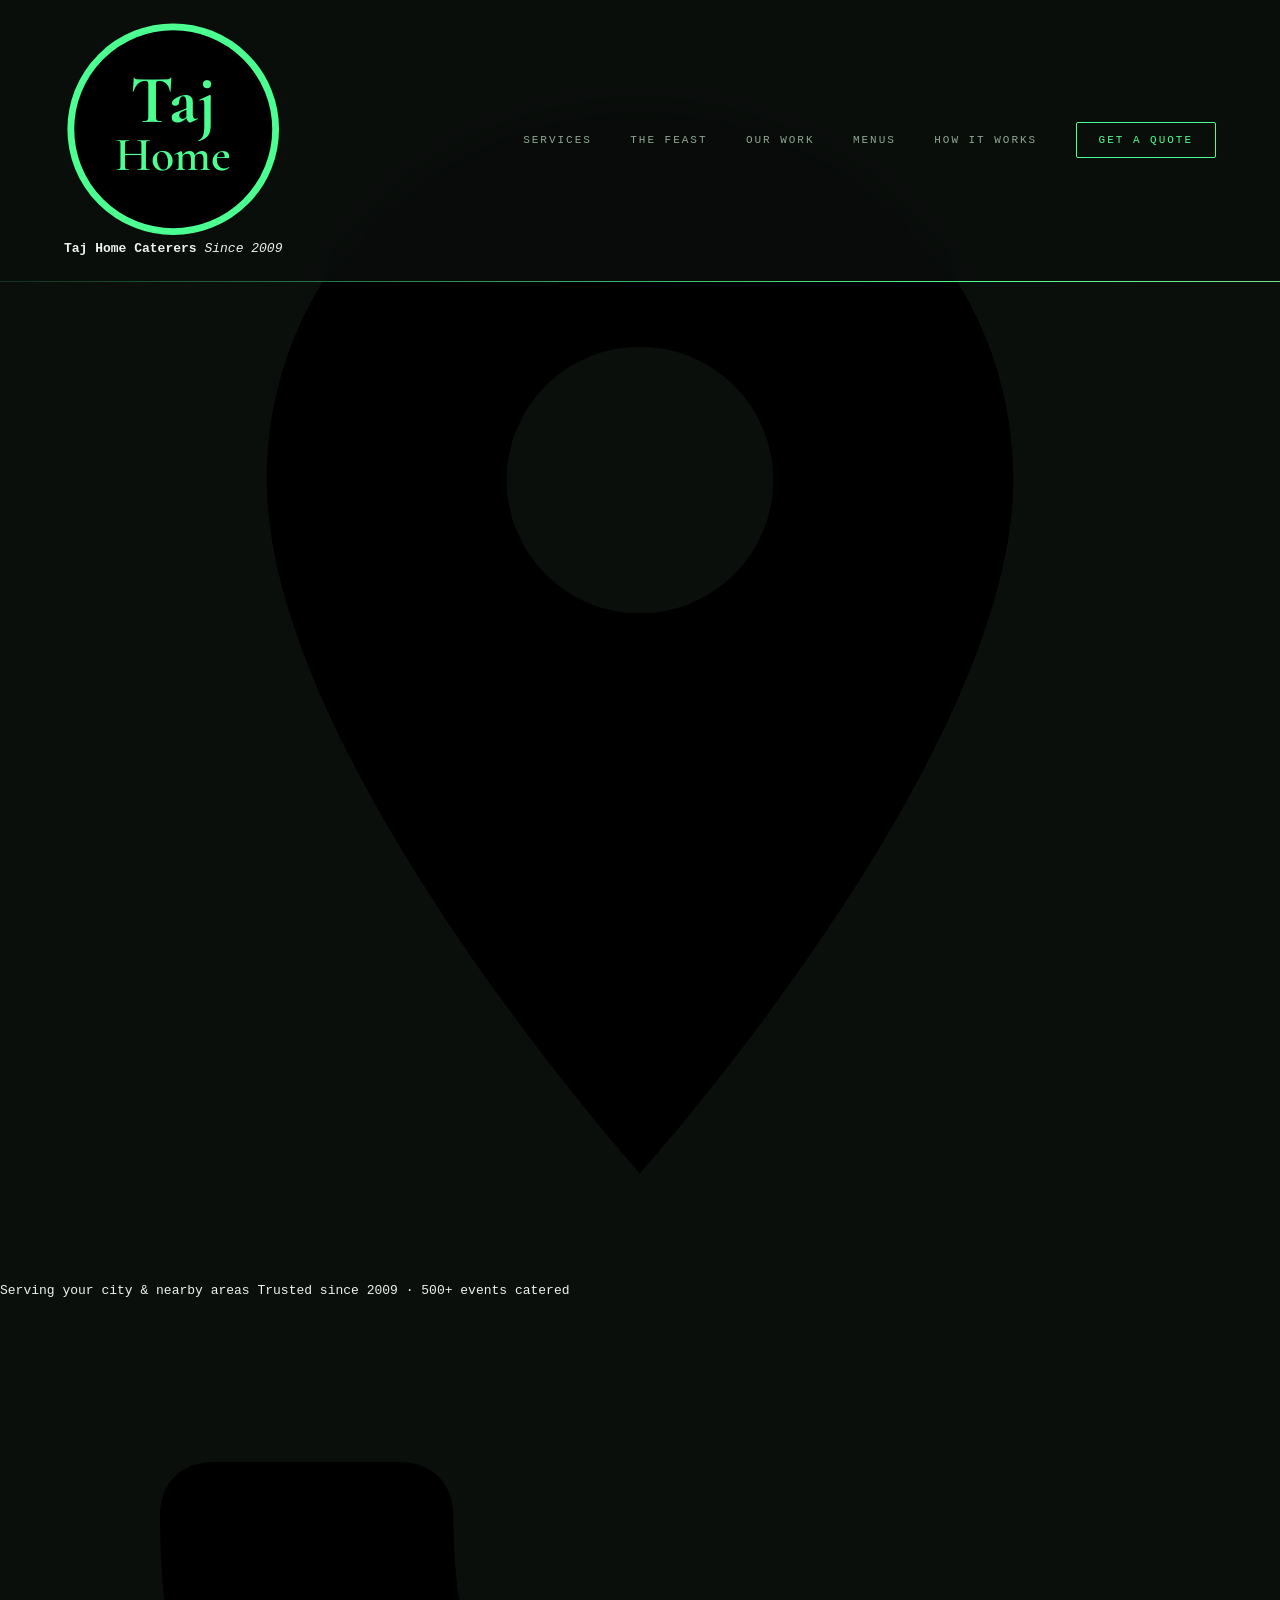
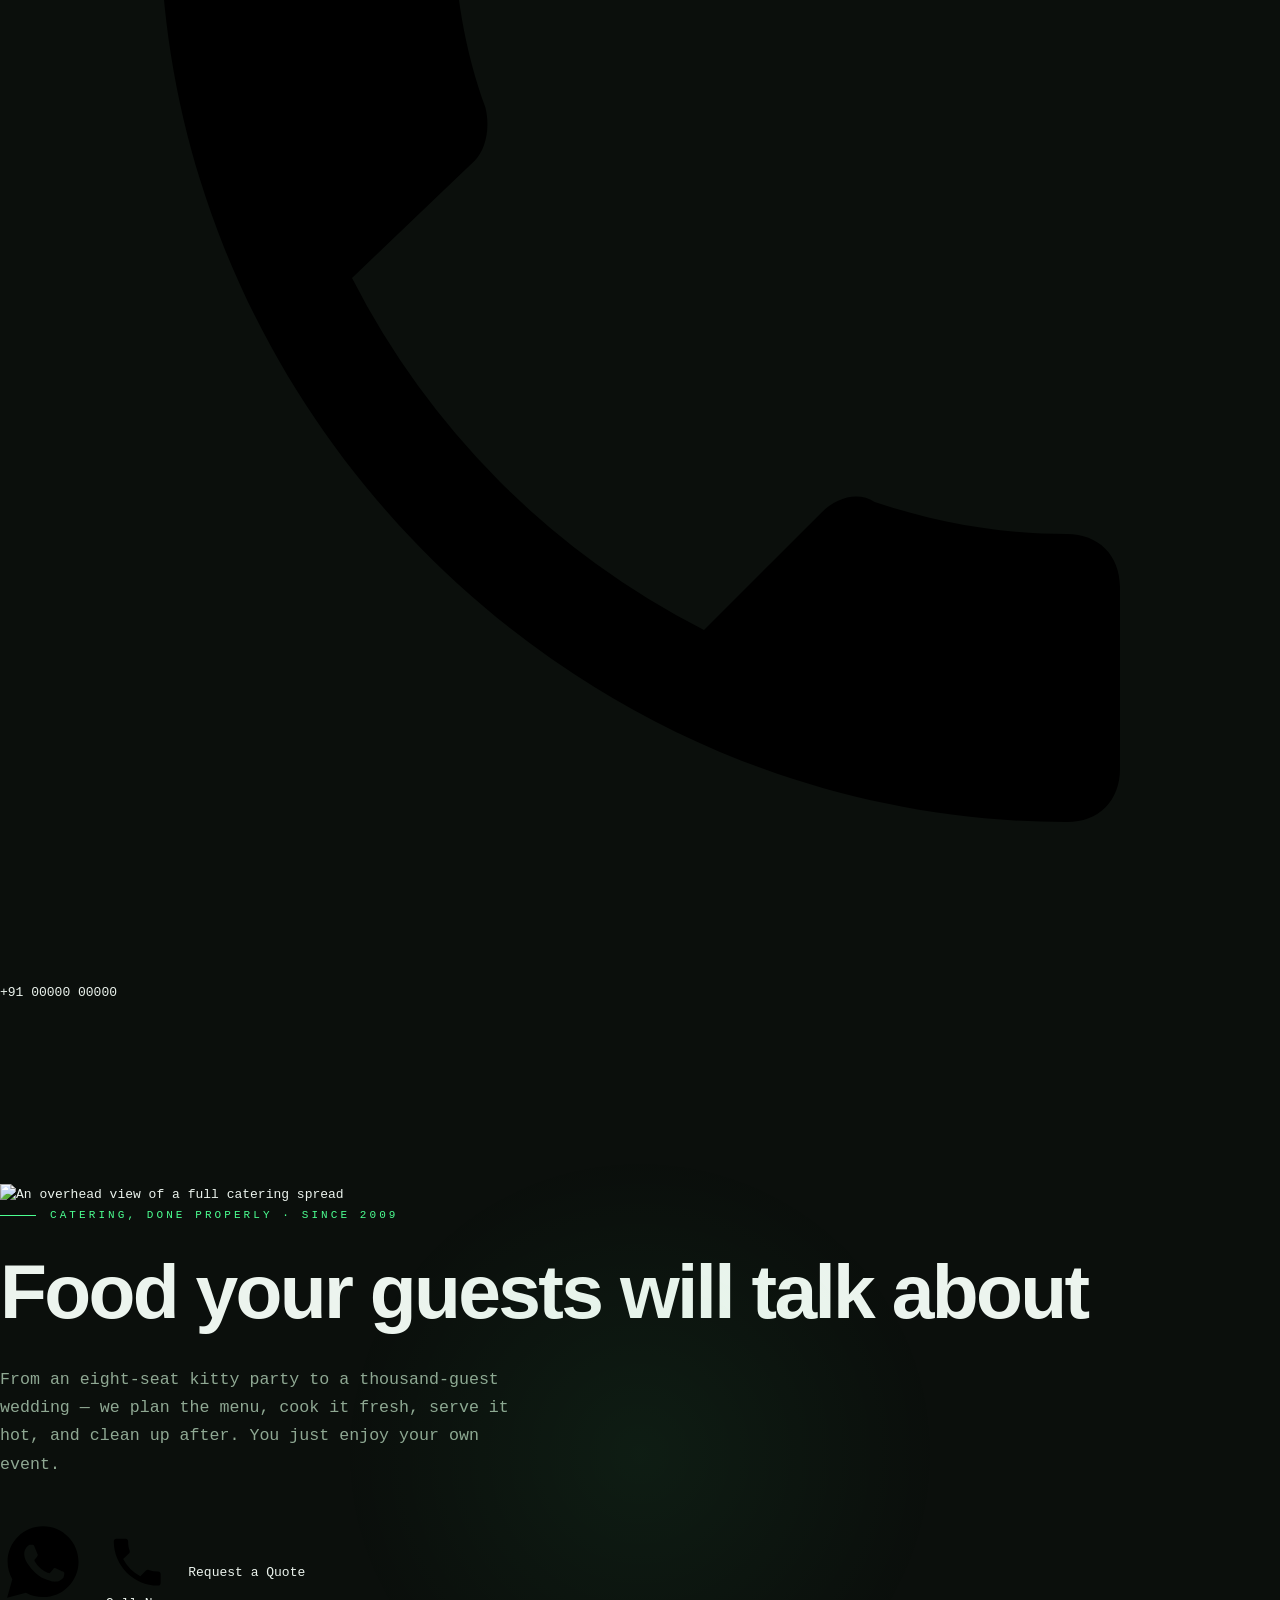
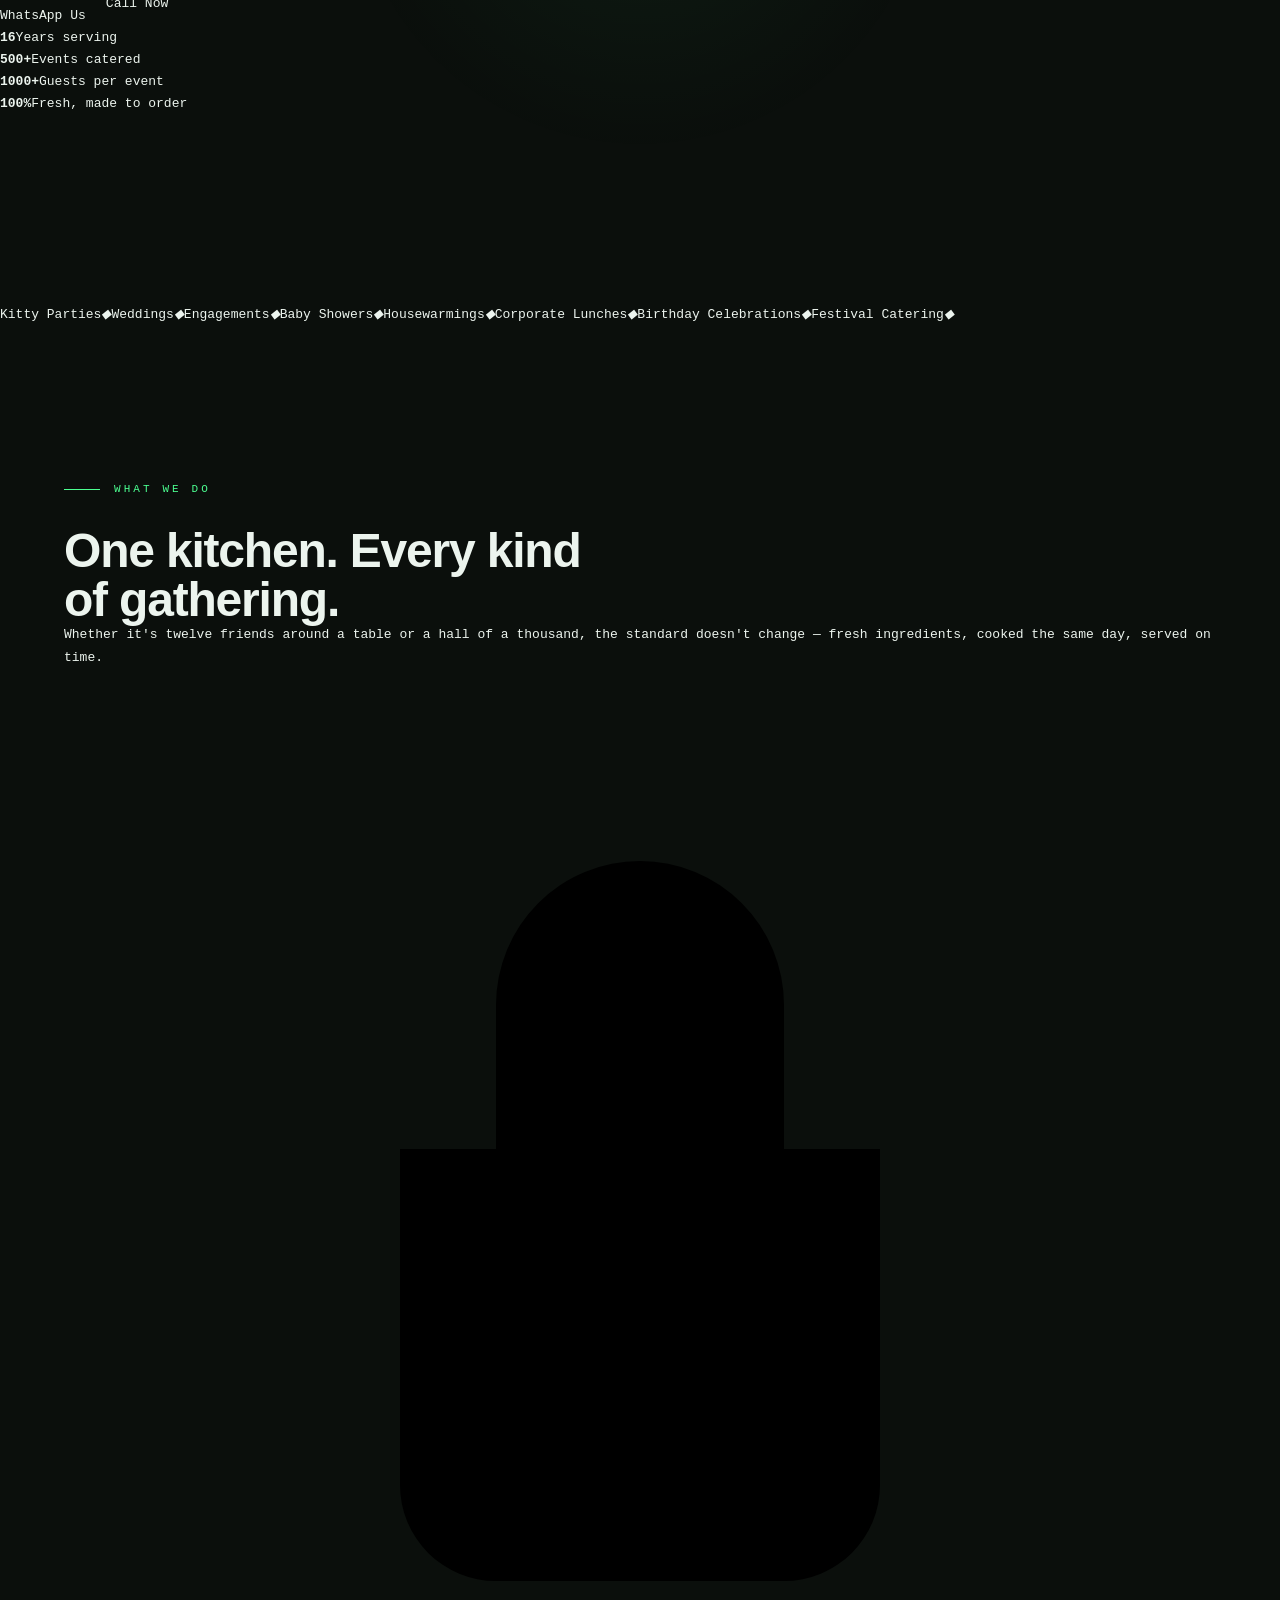
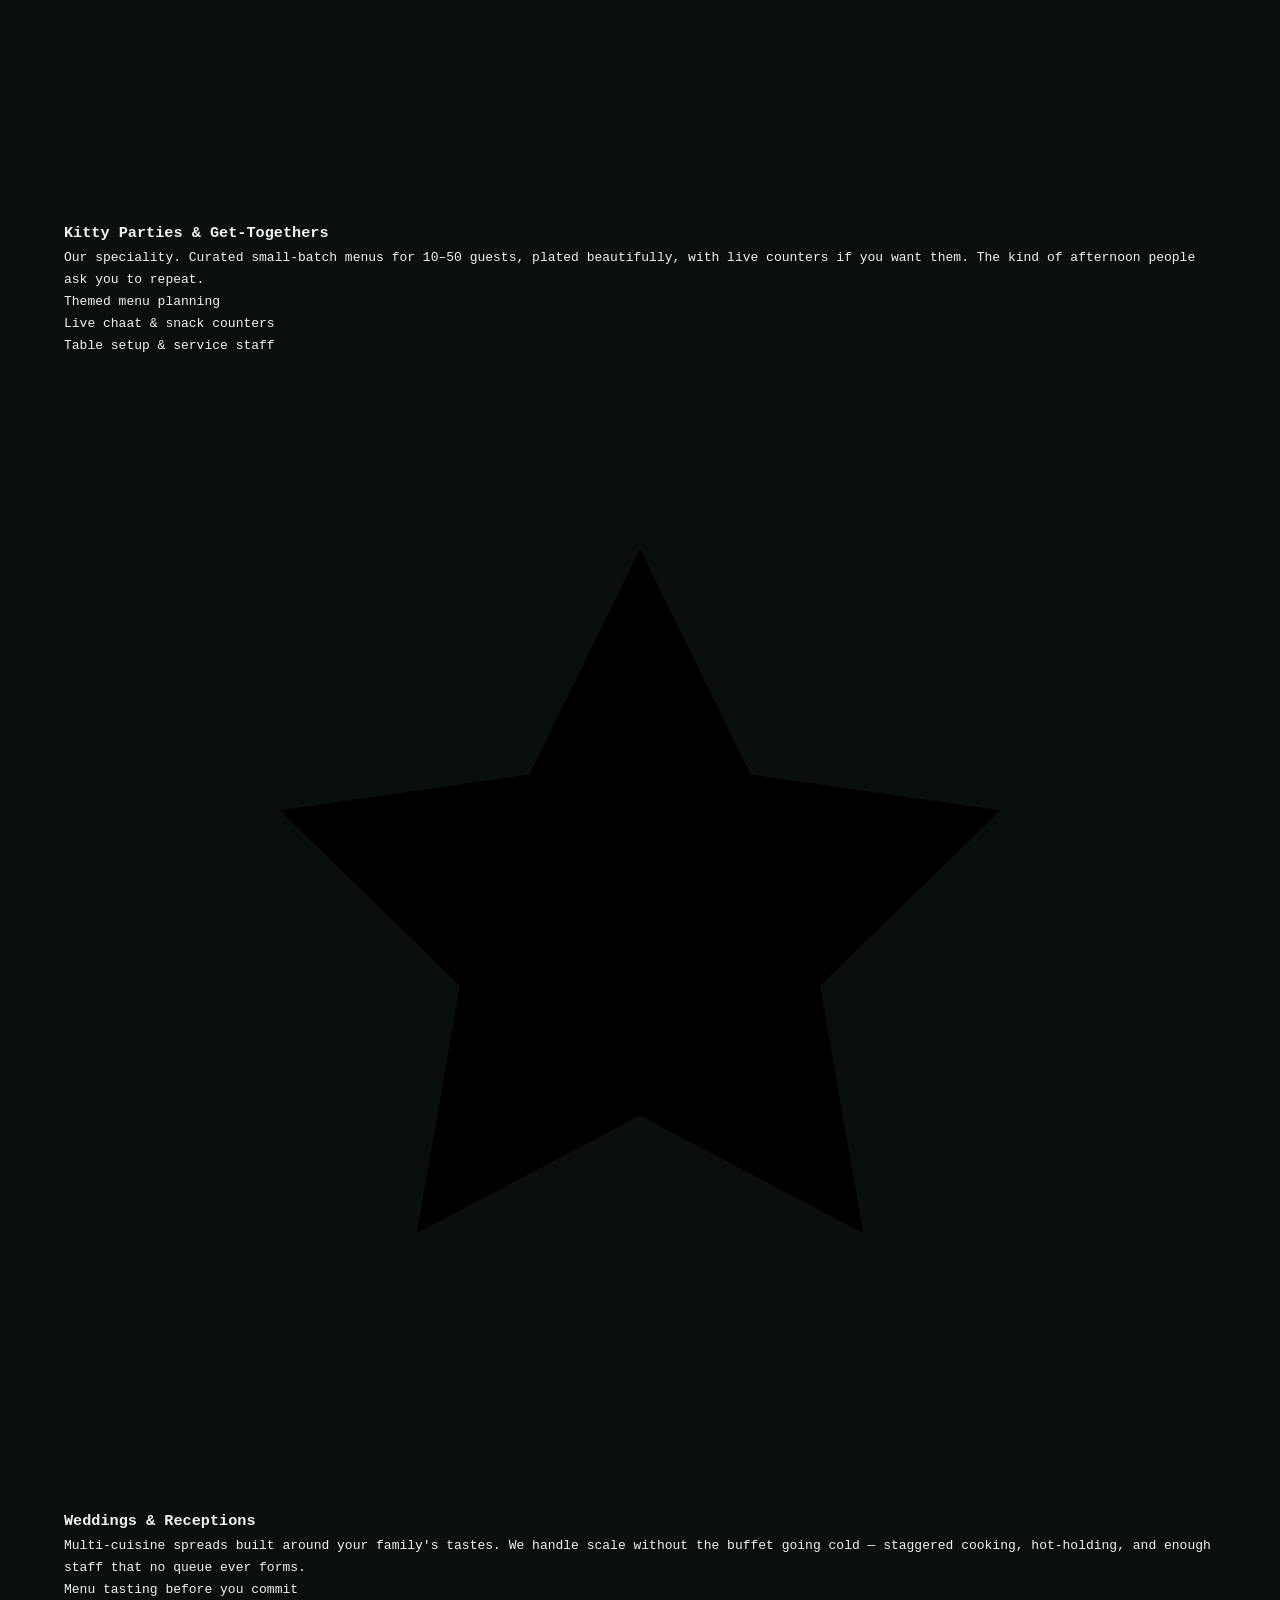
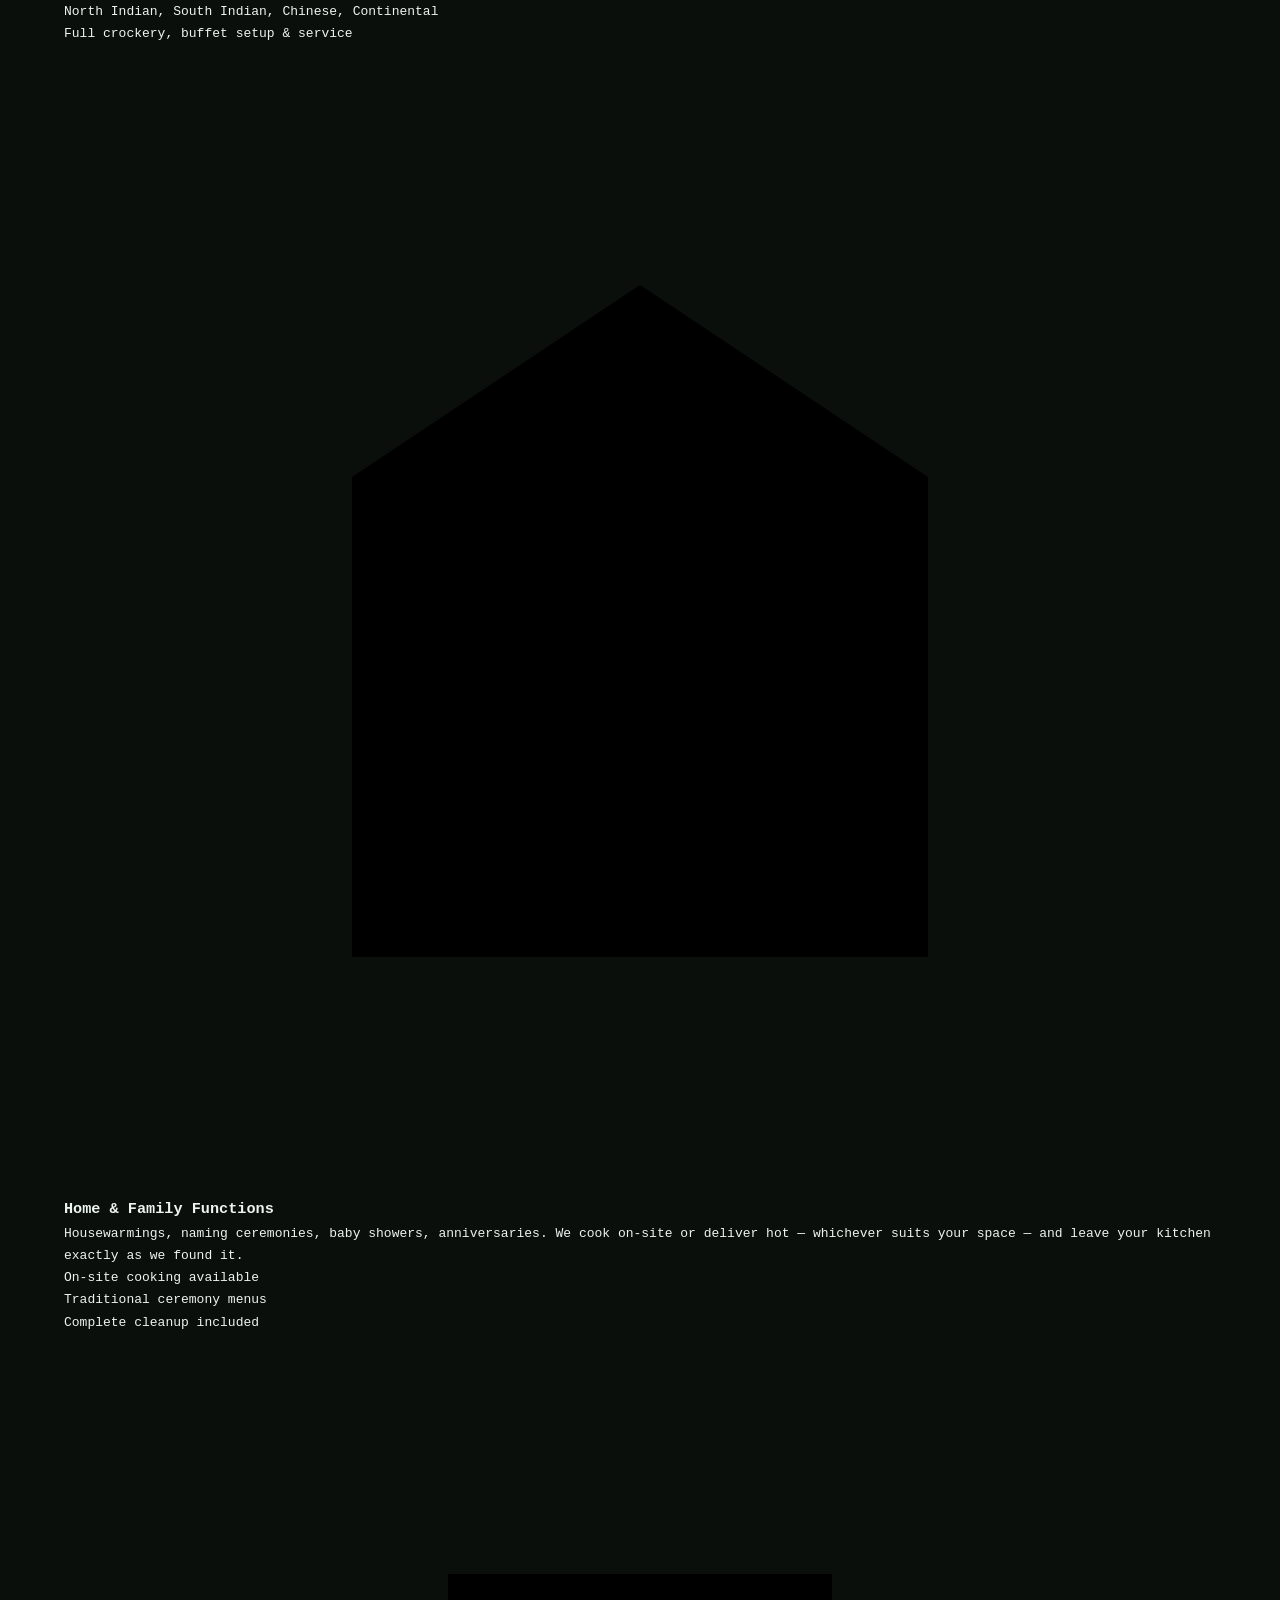
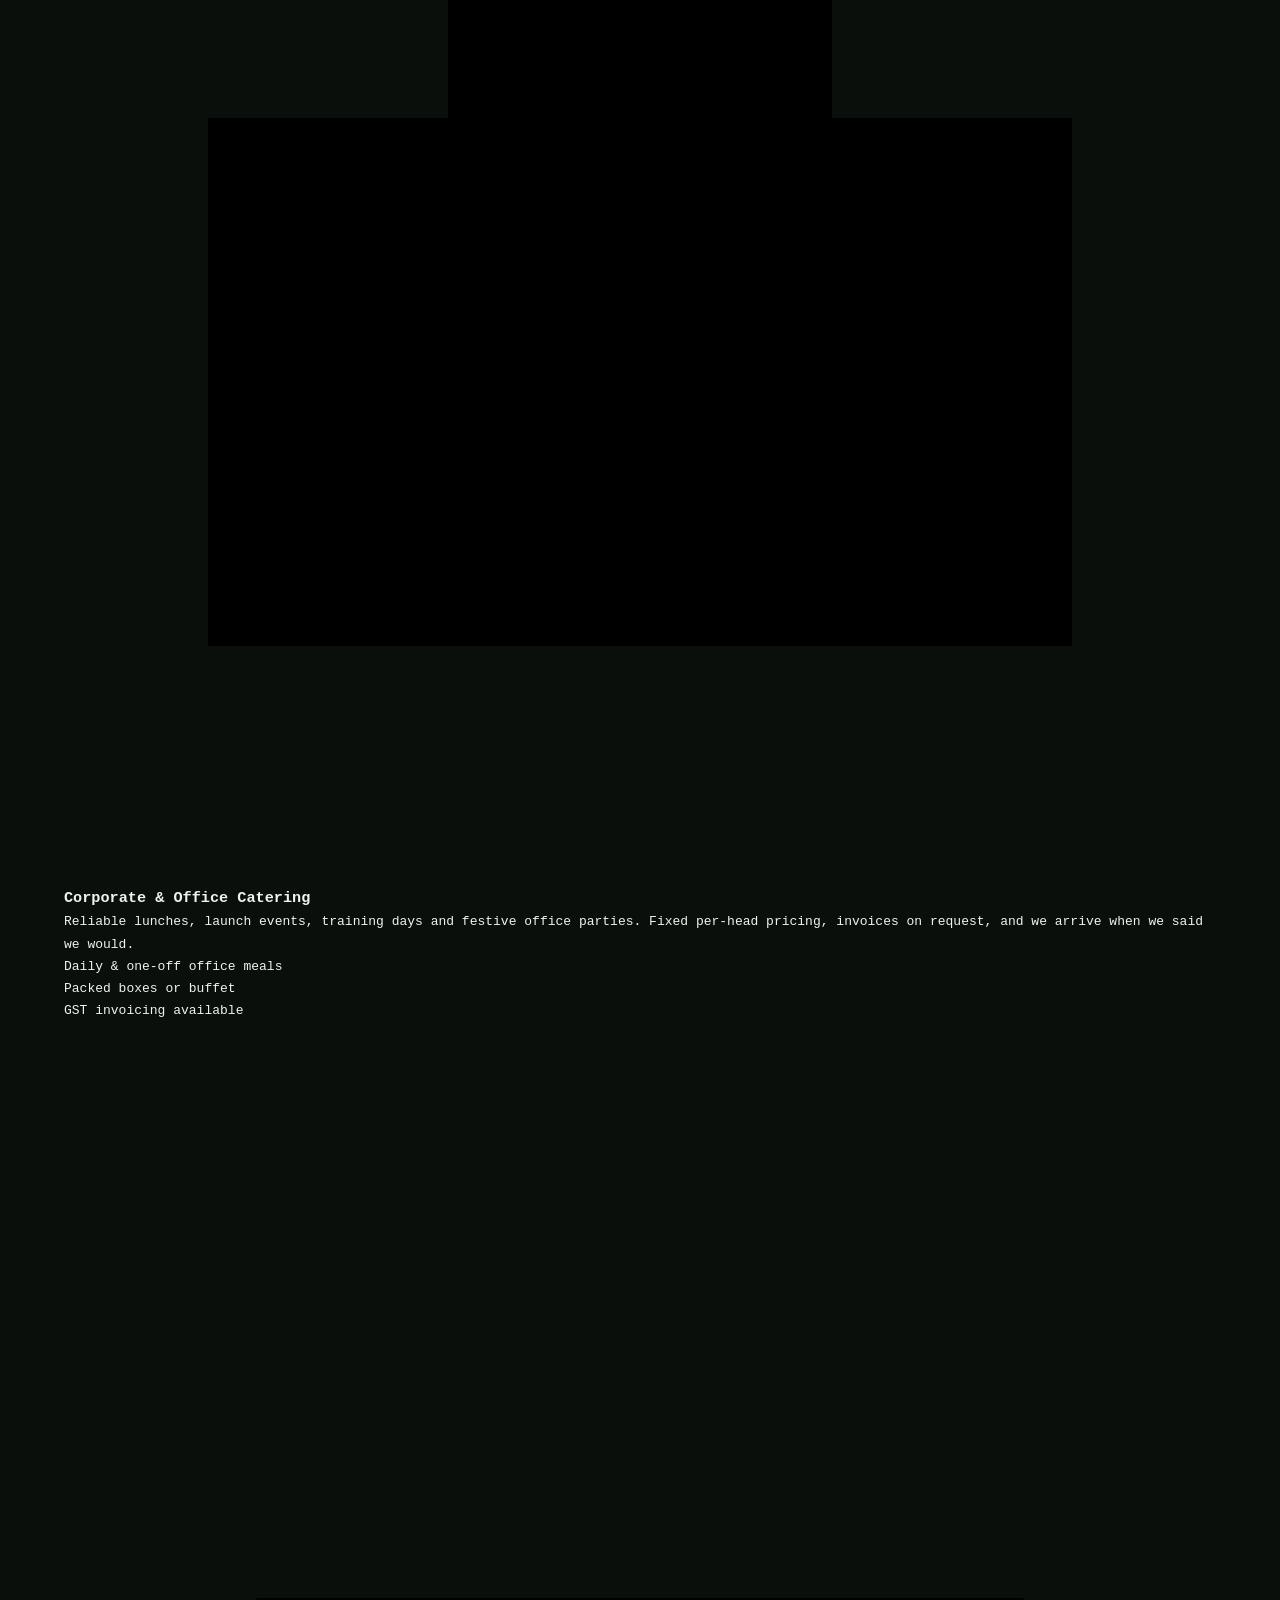
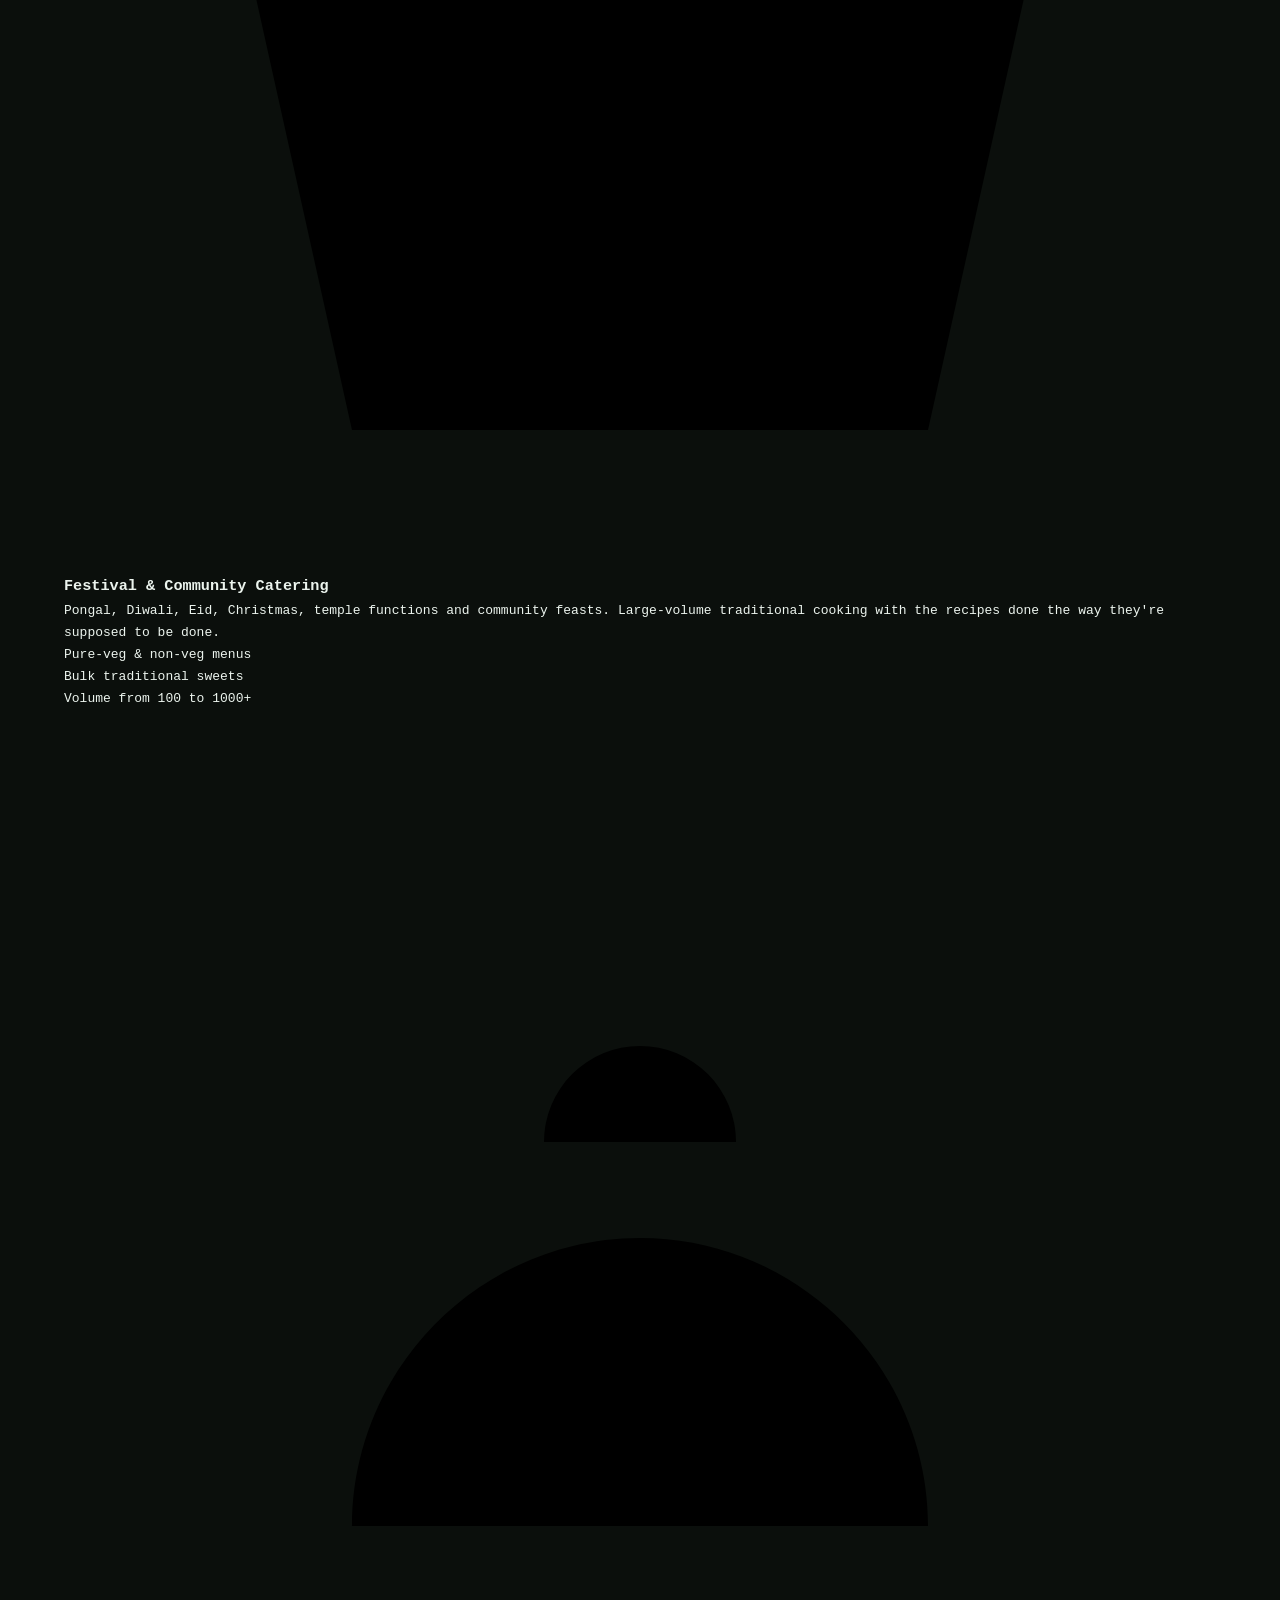
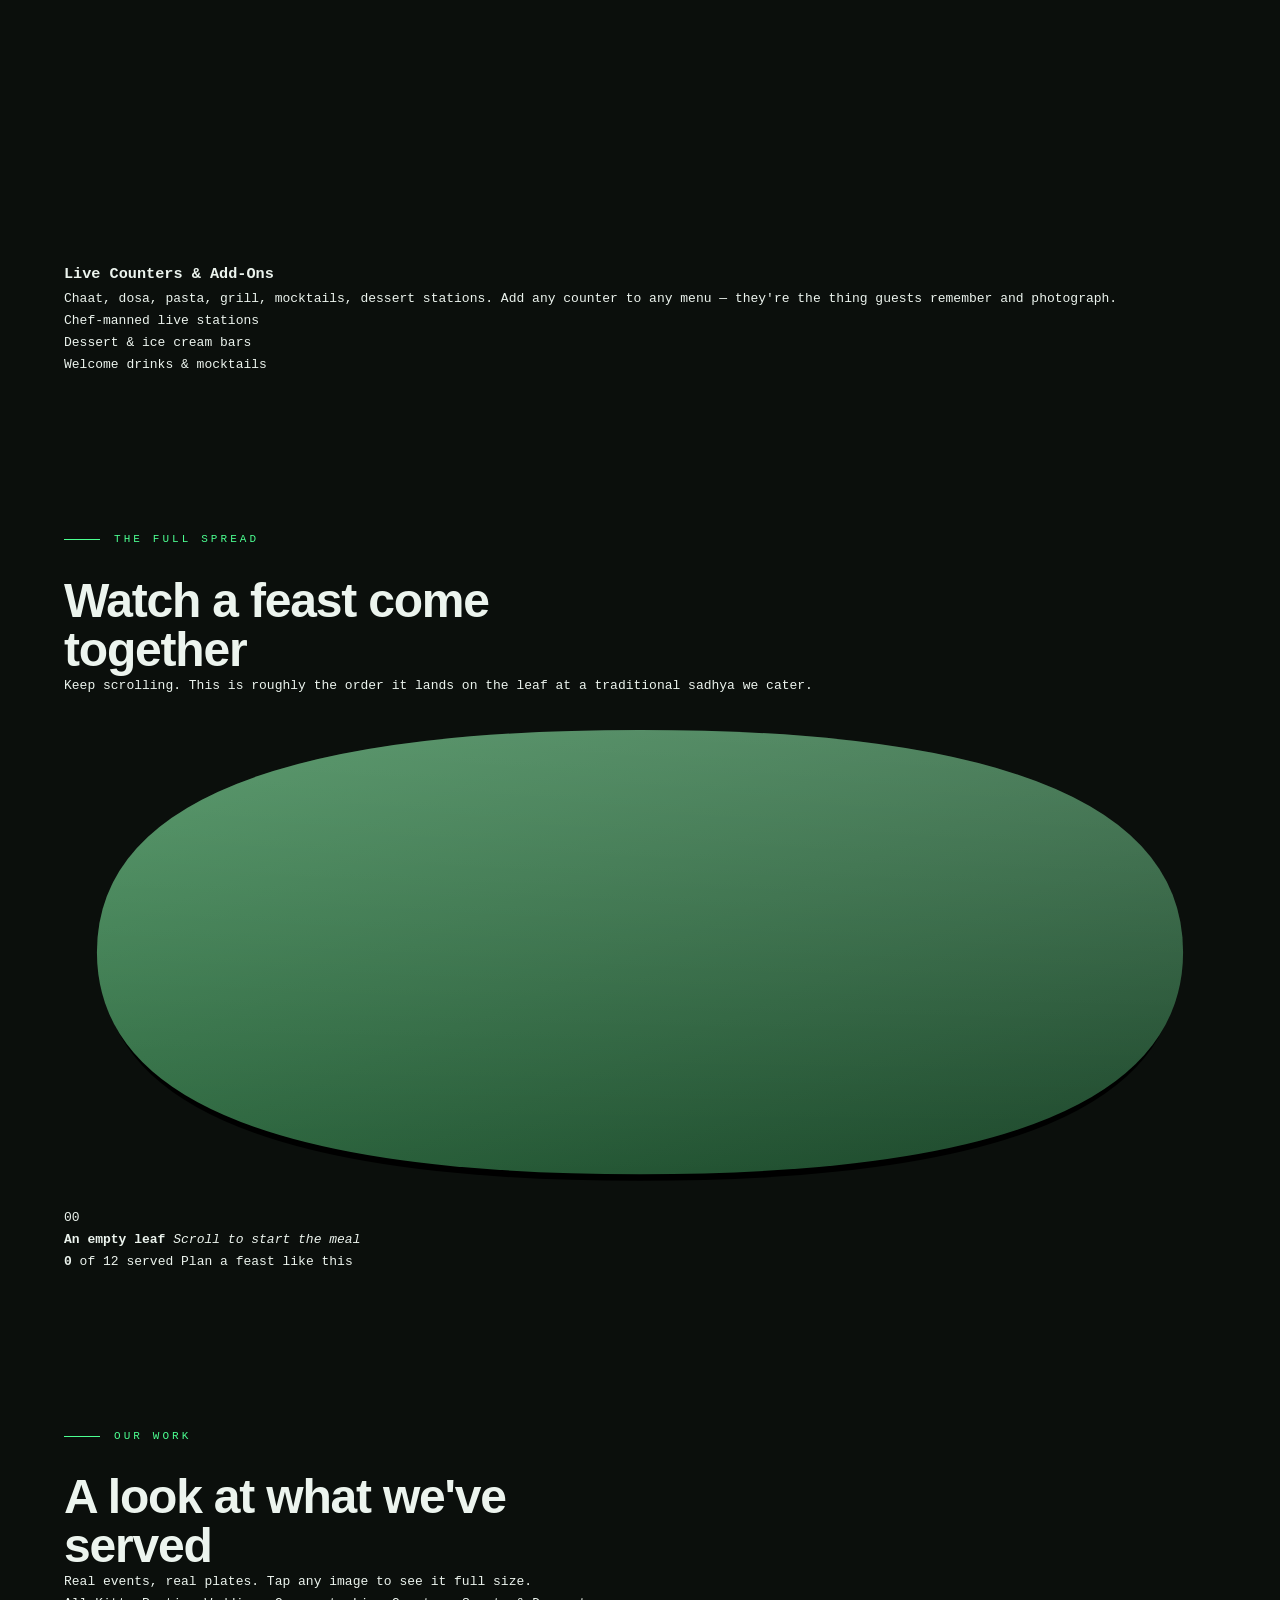
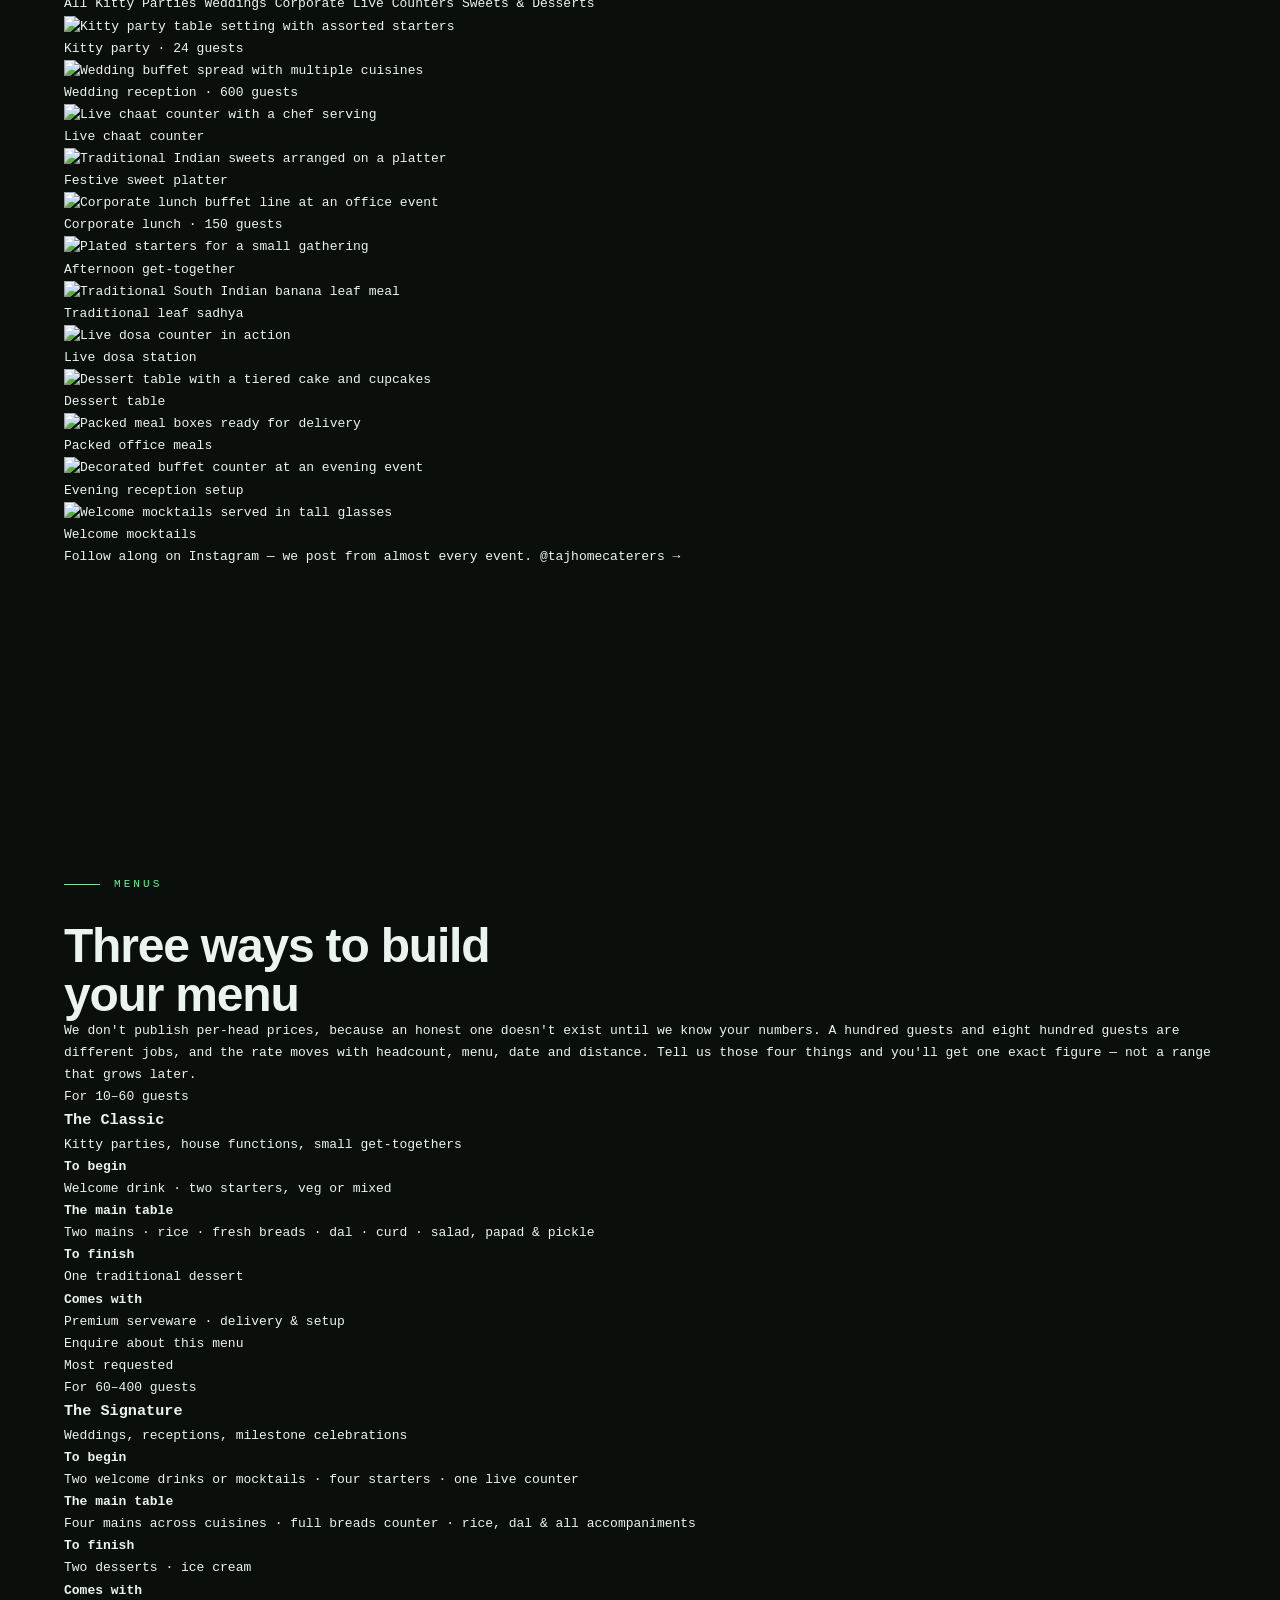
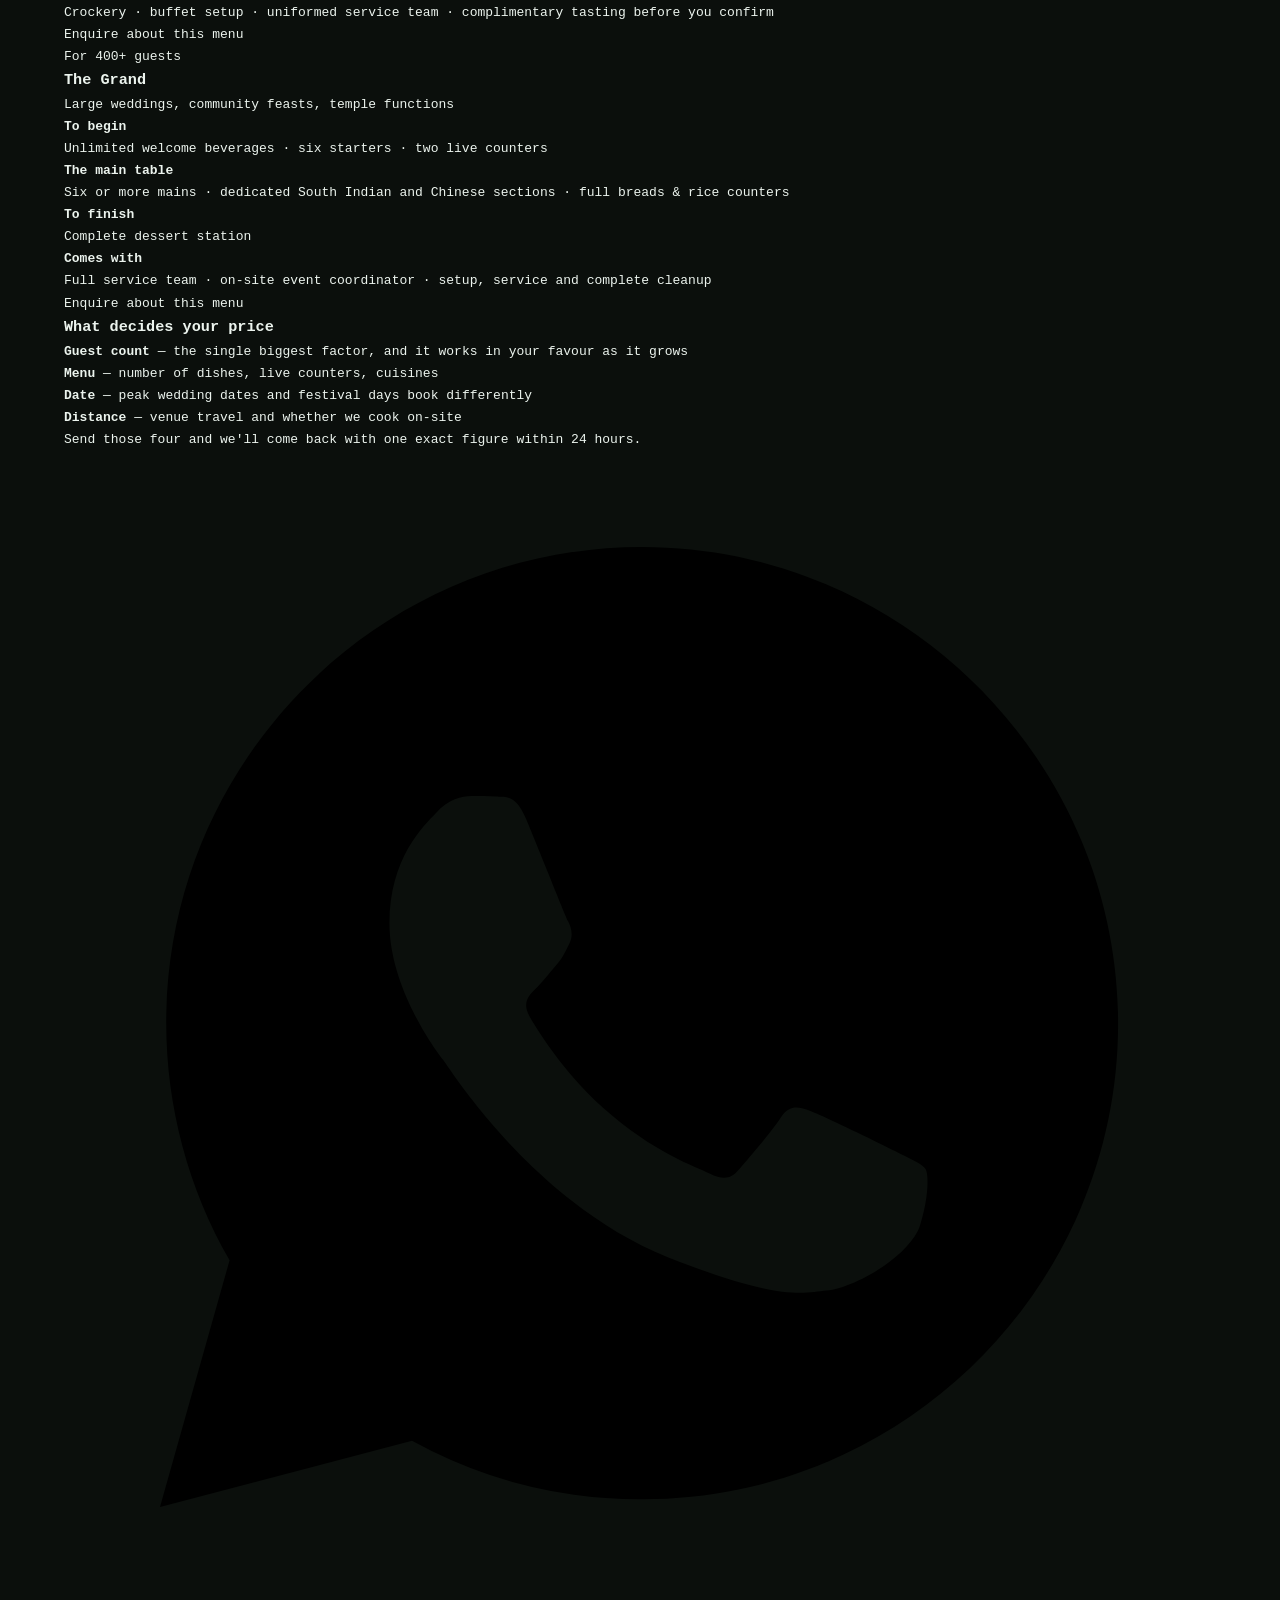
==== commit c28b7b3d: "Update index.html" ====
--- a/index.html
+++ b/index.html
@@ -1,254 +1,657 @@
 <!DOCTYPE html>
-<html lang="en">
+<html lang="en" data-theme="terracotta">
 <head>
 <meta charset="UTF-8" />
-<meta name="viewport" content="width=device-width, initial-scale=1.0, viewport-fit=cover"/>
-<meta name="theme-color" content="#0b0f0c"/>
-<title>CoGe — Websites & AI Workflows</title>
-<link href="https://fonts.googleapis.com/css2?family=Syne:wght@400;600;700;800&family=Space+Mono:wght@400;700&display=swap" rel="stylesheet"/>
-<link rel="stylesheet" href="styles.css"/>
+<meta name="viewport" content="width=device-width, initial-scale=1.0, viewport-fit=cover" />
+<meta name="theme-color" content="#5c2110" />
+
+<title>Taj Home Caterers — Catering for Kitty Parties to Grand Events | Since 2009</title>
+<meta name="description" content="Taj Home Caterers has been serving handcrafted food since 2009 — from intimate kitty parties to weddings of 1000+ guests. Custom menus, professional service staff, on-time every time. Get a free quote." />
+<meta name="keywords" content="caterers, home caterers, kitty party catering, wedding catering, event catering, corporate catering, sadhya, Taj Home Caterers" />
+<link rel="canonical" href="https://tajhomecaterers.com/" />
+
+<meta property="og:type" content="website" />
+<meta property="og:title" content="Taj Home Caterers — Catering Since 2009" />
+<meta property="og:description" content="From kitty parties to grand celebrations. Custom menus, professional service, food people remember." />
+<meta property="og:image" content="images/og-image.svg" />
+<meta property="og:url" content="https://tajhomecaterers.com/" />
+<meta name="twitter:card" content="summary_large_image" />
+
+<link rel="icon" href="images/favicon.svg" type="image/svg+xml" />
+<link rel="preconnect" href="https://fonts.googleapis.com" />
+<link rel="preconnect" href="https://fonts.gstatic.com" crossorigin />
+<link href="https://fonts.googleapis.com/css2?family=Cormorant+Garamond:ital,wght@0,400;0,500;0,600;0,700;1,400;1,600&family=Jost:wght@300;400;500;600&display=swap" rel="stylesheet" />
+<link rel="stylesheet" href="styles.css" />
 </head>
 <body>
 
-<!-- Ink-trail cursor -->
-<svg class="ink-trail" id="inkTrail" aria-hidden="true">
-  <defs>
-    <linearGradient id="trailGrad" x1="0%" x2="100%" y1="0%" y2="0%">
-      <stop offset="0%" stop-color="rgba(76,255,145,0)"/>
-      <stop offset="55%" stop-color="rgba(76,255,145,0.4)"/>
-      <stop offset="100%" stop-color="rgba(76,255,145,1)"/>
-    </linearGradient>
-  </defs>
-  <path id="trailPath" stroke="url(#trailGrad)" fill="none" stroke-width="2.5" stroke-linecap="round" stroke-linejoin="round"/>
-</svg>
-<div class="ink-tip" id="inkTip">
-  <svg viewBox="0 0 24 24" class="tip-shape" aria-hidden="true">
-    <polygon points="12,2 22,12 12,22 2,12" fill="none" stroke="currentColor" stroke-width="1.5"/>
-  </svg>
-  <span class="tip-label" id="inkLabel"></span>
+<!-- reading progress -->
+<div class="progress" id="progress" aria-hidden="true"><i></i></div>
+
+<!-- ============ TOP BAR ============ -->
+<div class="topbar">
+  <div class="topbar-inner">
+    <span class="tb-item"><svg viewBox="0 0 24 24" class="ico"><path d="M12 2C8.1 2 5 5.1 5 9c0 5.2 7 13 7 13s7-7.8 7-13c0-3.9-3.1-7-7-7zm0 9.5A2.5 2.5 0 1 1 12 6.5a2.5 2.5 0 0 1 0 5z"/></svg> Serving your city &amp; nearby areas</span>
+    <span class="tb-sep"></span>
+    <span class="tb-item tb-hide-sm">Trusted since 2009 · 500+ events catered</span>
+    <a class="tb-item tb-phone" data-role="tel-link" href="tel:+910000000000">
+      <svg viewBox="0 0 24 24" class="ico"><path d="M6.6 10.8a15.1 15.1 0 0 0 6.6 6.6l2.2-2.2c.3-.3.7-.4 1-.2 1.2.4 2.4.6 3.6.6.6 0 1 .4 1 1V20c0 .6-.4 1-1 1C10.7 21 3 13.3 3 4c0-.6.4-1 1-1h3.5c.6 0 1 .4 1 1 0 1.3.2 2.5.6 3.6.1.4 0 .8-.2 1l-2.3 2.2z"/></svg>
+      <span data-role="phone-display">+91 00000 00000</span>
+    </a>
+  </div>
 </div>
 
-<div class="grid-bg"></div>
-<div class="noise"></div>
-<div class="scroll-bar" id="scrollBar"></div>
-
-<div class="orb orb-1"></div>
-<div class="orb orb-2"></div>
-<div class="orb orb-3"></div>
-
-<!-- NAV -->
-<nav>
-  <a href="#" class="logo-wrap" data-cur="link">
-    <svg width="36" height="36" viewBox="0 0 40 40" fill="none">
-      <circle cx="20" cy="20" r="18" stroke="url(#lg1)" stroke-width="1.5"/>
-      <path d="M14 20c0-3.3 2.7-6 6-6 2 0 3.7.9 4.8 2.4" stroke="#4cff91" stroke-width="2" stroke-linecap="round"/>
-      <path d="M26 20c0 3.3-2.7 6-6 6-2 0-3.7-.9-4.8-2.4" stroke="#c9a97a" stroke-width="2" stroke-linecap="round"/>
-      <defs><linearGradient id="lg1" x1="0" y1="0" x2="40" y2="40"><stop offset="0%" stop-color="#4cff91"/><stop offset="100%" stop-color="#c9a97a"/></linearGradient></defs>
-    </svg>
-    <span class="logo-text">Co<span>Ge</span></span>
-  </a>
-  <ul id="navList">
-    <li><a href="#services" data-cur="link">Services</a></li>
-    <li><a href="#process" data-cur="link">Process</a></li>
-    <li><a href="#pricing" data-cur="link">Pricing</a></li>
-    <li><a href="#contact" class="nav-cta" data-cur="btn" data-cur-label="Go">Get Started</a></li>
-  </ul>
-  <button class="nav-toggle" id="navToggle" aria-label="Menu" data-cur="btn">
-    <span></span><span></span><span></span>
-  </button>
-</nav>
-
-<!-- HERO -->
+<!-- ============ NAV ============ -->
+<header class="nav-wrap" id="navWrap">
+  <nav class="nav">
+    <a href="#top" class="brand" aria-label="Taj Home Caterers home">
+      <span class="brand-mark" aria-hidden="true">
+        <svg viewBox="0 0 64 64" role="img">
+          <circle cx="32" cy="32" r="30" fill="var(--ivory)" stroke="var(--green)" stroke-width="2"/>
+          <text x="32" y="30" text-anchor="middle" font-family="Cormorant Garamond, serif" font-size="20" font-weight="700" fill="var(--green)">Taj</text>
+          <text x="32" y="44" text-anchor="middle" font-family="Cormorant Garamond, serif" font-size="14" font-weight="600" fill="var(--green)">Home</text>
+          <path d="M46 16l1.6 3.4L51 21l-3.4 1.6L46 26l-1.6-3.4L41 21l3.4-1.6L46 16z" fill="var(--gold)"/>
+        </svg>
+      </span>
+      <span class="brand-text">
+        <strong>Taj Home Caterers</strong>
+        <em>Since 2009</em>
+      </span>
+    </a>
+
+    <ul class="nav-links" id="navLinks">
+      <li><a href="#services">Services</a></li>
+      <li><a href="#sadhya">The Feast</a></li>
+      <li><a href="#gallery">Our Work</a></li>
+      <li><a href="#menus">Menus</a></li>
+      <li><a href="#process">How It Works</a></li>
+      <li><a href="#contact" class="nav-cta">Get a Quote</a></li>
+    </ul>
+
+    <button class="nav-toggle" id="navToggle" aria-label="Toggle menu" aria-expanded="false">
+      <span></span><span></span><span></span>
+    </button>
+  </nav>
+</header>
+
+<main id="top">
+
+<!-- ============ HERO ============ -->
 <section class="hero">
-  <div class="hero-mesh"></div>
+  <div class="hero-media" id="heroMedia">
+    <img src="images/hero.svg" alt="An overhead view of a full catering spread" class="hero-img" />
+    <div class="hero-scrim"></div>
+  </div>
+
+  <div class="hero-content">
+    <p class="eyebrow reveal">Catering, done properly · Since 2009</p>
+    <h1 class="hero-h1" data-split>Food your guests <span class="script">will talk about</span></h1>
+    <p class="hero-sub reveal" data-delay="1">From an eight-seat kitty party to a thousand-guest wedding — we plan the menu, cook it fresh, serve it hot, and clean up after. You just enjoy your own event.</p>
+
+    <div class="hero-actions reveal" data-delay="2">
+      <a class="btn btn-whatsapp magnetic" data-role="wa-link" href="#" target="_blank" rel="noopener">
+        <svg viewBox="0 0 24 24" class="ico"><path d="M12.04 2C6.58 2 2.13 6.45 2.13 11.91c0 1.75.46 3.45 1.32 4.95L2 22l5.25-1.38a9.9 9.9 0 0 0 4.79 1.22h.01c5.46 0 9.91-4.45 9.91-9.91S17.5 2 12.04 2zm5.8 14.13c-.24.68-1.42 1.32-1.95 1.36-.5.05-.98.23-3.3-.69-2.78-1.1-4.55-3.93-4.69-4.11-.14-.18-1.12-1.49-1.12-2.85s.71-2.03.97-2.3c.25-.28.55-.35.73-.35s.37 0 .53.01c.17.01.4-.07.62.47.24.57.8 1.98.87 2.12.07.14.12.31.02.49-.09.18-.14.29-.28.45-.14.16-.29.36-.42.48-.14.14-.28.29-.12.57.16.28.71 1.17 1.53 1.9 1.05.94 1.94 1.23 2.22 1.37.28.14.44.12.6-.07.17-.19.7-.81.88-1.09.19-.28.37-.23.62-.14.25.09 1.6.75 1.87.89.28.14.46.21.53.32.07.12.07.66-.17 1.34z"/></svg>
+        WhatsApp Us
+      </a>
+      <a class="btn btn-solid magnetic" data-role="tel-link" href="tel:+910000000000">
+        <svg viewBox="0 0 24 24" class="ico"><path d="M6.6 10.8a15.1 15.1 0 0 0 6.6 6.6l2.2-2.2c.3-.3.7-.4 1-.2 1.2.4 2.4.6 3.6.6.6 0 1 .4 1 1V20c0 .6-.4 1-1 1C10.7 21 3 13.3 3 4c0-.6.4-1 1-1h3.5c.6 0 1 .4 1 1 0 1.3.2 2.5.6 3.6.1.4 0 .8-.2 1l-2.3 2.2z"/></svg>
+        Call Now
+      </a>
+      <a class="btn btn-ghost magnetic" href="#contact">Request a Quote</a>
+    </div>
+
+    <ul class="hero-trust reveal" data-delay="3">
+      <li><strong data-count="16">16</strong><span>Years serving</span></li>
+      <li><strong data-count="500" data-suffix="+">500+</strong><span>Events catered</span></li>
+      <li><strong data-count="1000" data-suffix="+">1000+</strong><span>Guests per event</span></li>
+      <li><strong data-count="100" data-suffix="%">100%</strong><span>Fresh, made to order</span></li>
+    </ul>
+  </div>
+
+  <a href="#services" class="scroll-hint" aria-label="Scroll down"><span></span></a>
+</section>
+
+<!-- ============ MARQUEE ============ -->
+<div class="marquee" aria-hidden="true">
+  <div class="marquee-track" id="marqueeTrack">
+    <span>Kitty Parties</span><i>◆</i><span>Weddings</span><i>◆</i><span>Engagements</span><i>◆</i><span>Baby Showers</span><i>◆</i><span>Housewarmings</span><i>◆</i><span>Corporate Lunches</span><i>◆</i><span>Birthday Celebrations</span><i>◆</i><span>Festival Catering</span><i>◆</i>
+  </div>
+</div>
+
+<!-- ============ SERVICES (cream) ============ -->
+<section class="section tone-cream" id="services">
   <div class="wrap">
-    <div class="hero-inner">
-      <div class="hero-lead">
-        <p class="eyebrow" data-float>Web Design &amp; AI Workflows</p>
-        <h1 class="hero-h1" id="heroH1">
-          <span class="line" data-text="Websites &amp;"></span>
-          <span class="line outline" data-text="AI Workflows"></span>
-          <span class="line accent" data-text="Built to Win."></span>
-        </h1>
-        <p class="hero-sub" data-float>CoGe builds high-performance websites and custom AI workflows for Indian businesses — automate operations, generate leads, and scale smarter.</p>
-        <div class="hero-actions">
-          <a href="#contact" class="btn-primary" data-cur="btn" data-cur-label="Start">Start Your Project</a>
-          <a href="#services" class="btn-secondary" data-cur="link">See What We Do</a>
+    <div class="sec-head reveal">
+      <p class="eyebrow">What We Do</p>
+      <h2 data-split>One kitchen. Every kind of gathering.</h2>
+      <p class="sec-sub">Whether it's twelve friends around a table or a hall of a thousand, the standard doesn't change — fresh ingredients, cooked the same day, served on time.</p>
+    </div>
+
+    <div class="cards stagger">
+      <article class="card reveal">
+        <div class="card-ico"><svg viewBox="0 0 48 48"><path d="M10 20h28M14 20v14a4 4 0 0 0 4 4h12a4 4 0 0 0 4-4V20M18 20V14a6 6 0 0 1 12 0v6"/></svg></div>
+        <h3>Kitty Parties &amp; Get-Togethers</h3>
+        <p>Our speciality. Curated small-batch menus for 10–50 guests, plated beautifully, with live counters if you want them. The kind of afternoon people ask you to repeat.</p>
+        <ul class="card-list"><li>Themed menu planning</li><li>Live chaat &amp; snack counters</li><li>Table setup &amp; service staff</li></ul>
+      </article>
+
+      <article class="card reveal">
+        <div class="card-ico"><svg viewBox="0 0 48 48"><path d="M24 8l4.6 9.4 10.4 1.5-7.5 7.3 1.8 10.3L24 31.6l-9.3 4.9 1.8-10.3L9 18.9l10.4-1.5L24 8z"/></svg></div>
+        <h3>Weddings &amp; Receptions</h3>
+        <p>Multi-cuisine spreads built around your family's tastes. We handle scale without the buffet going cold — staggered cooking, hot-holding, and enough staff that no queue ever forms.</p>
+        <ul class="card-list"><li>Menu tasting before you commit</li><li>North Indian, South Indian, Chinese, Continental</li><li>Full crockery, buffet setup &amp; service</li></ul>
+      </article>
+
+      <article class="card reveal">
+        <div class="card-ico"><svg viewBox="0 0 48 48"><path d="M8 38h32M12 38V18l12-8 12 8v20M20 38V28h8v10"/></svg></div>
+        <h3>Home &amp; Family Functions</h3>
+        <p>Housewarmings, naming ceremonies, baby showers, anniversaries. We cook on-site or deliver hot — whichever suits your space — and leave your kitchen exactly as we found it.</p>
+        <ul class="card-list"><li>On-site cooking available</li><li>Traditional ceremony menus</li><li>Complete cleanup included</li></ul>
+      </article>
+
+      <article class="card reveal">
+        <div class="card-ico"><svg viewBox="0 0 48 48"><path d="M6 16h36v22H6zM16 16V10h16v6M6 26h36"/></svg></div>
+        <h3>Corporate &amp; Office Catering</h3>
+        <p>Reliable lunches, launch events, training days and festive office parties. Fixed per-head pricing, invoices on request, and we arrive when we said we would.</p>
+        <ul class="card-list"><li>Daily &amp; one-off office meals</li><li>Packed boxes or buffet</li><li>GST invoicing available</li></ul>
+      </article>
+
+      <article class="card reveal">
+        <div class="card-ico"><svg viewBox="0 0 48 48"><path d="M24 6v10M14 12l6 8M34 12l-6 8M8 24h32l-4 18H12L8 24z"/></svg></div>
+        <h3>Festival &amp; Community Catering</h3>
+        <p>Pongal, Diwali, Eid, Christmas, temple functions and community feasts. Large-volume traditional cooking with the recipes done the way they're supposed to be done.</p>
+        <ul class="card-list"><li>Pure-veg &amp; non-veg menus</li><li>Bulk traditional sweets</li><li>Volume from 100 to 1000+</li></ul>
+      </article>
+
+      <article class="card reveal">
+        <div class="card-ico"><svg viewBox="0 0 48 48"><path d="M12 34c0-6.6 5.4-12 12-12s12 5.4 12 12M8 34h32M20 18a4 4 0 0 1 8 0M24 8v4"/></svg></div>
+        <h3>Live Counters &amp; Add-Ons</h3>
+        <p>Chaat, dosa, pasta, grill, mocktails, dessert stations. Add any counter to any menu — they're the thing guests remember and photograph.</p>
+        <ul class="card-list"><li>Chef-manned live stations</li><li>Dessert &amp; ice cream bars</li><li>Welcome drinks &amp; mocktails</li></ul>
+      </article>
+    </div>
+  </div>
+</section>
+
+<!-- ============ SADHYA — SCROLL-SERVED BANANA LEAF (dark) ============ -->
+<section class="sadhya tone-deep" id="sadhya">
+  <div class="sadhya-track" id="sadhyaTrack">
+    <div class="sadhya-sticky">
+      <div class="wrap">
+
+        <div class="sadhya-head">
+          <p class="eyebrow">The Full Spread</p>
+          <h2>Watch a feast come together</h2>
+          <p class="sadhya-sub">Keep scrolling. This is roughly the order it lands on the leaf at a traditional sadhya we cater.</p>
+        </div>
+
+        <div class="leaf-stage">
+          <!-- the leaf -->
+          <svg class="leaf-svg" viewBox="0 0 1400 620" aria-hidden="true">
+            <defs>
+              <linearGradient id="leafGrad" x1="0" y1="0" x2="1" y2="1">
+                <stop offset="0" stop-color="#3f8a55"/><stop offset="1" stop-color="#1b4429"/>
+              </linearGradient>
+              <linearGradient id="leafSheen" x1="0" y1="0" x2="0" y2="1">
+                <stop offset="0" stop-color="#ffffff" stop-opacity=".16"/>
+                <stop offset="1" stop-color="#ffffff" stop-opacity="0"/>
+              </linearGradient>
+            </defs>
+            <path class="leaf-shadow" d="M46 322 Q46 56 700 56 Q1354 56 1354 322 Q1354 588 700 588 Q46 588 46 322Z"/>
+            <path class="leaf-body" d="M40 310 Q40 40 700 40 Q1360 40 1360 310 Q1360 580 700 580 Q40 580 40 310Z" fill="url(#leafGrad)"/>
+            <path d="M40 310 Q40 40 700 40 Q1360 40 1360 310 Q1360 580 700 580 Q40 580 40 310Z" fill="url(#leafSheen)"/>
+            <line class="leaf-spine" x1="90" y1="310" x2="1310" y2="310"/>
+            <g class="leaf-veins" id="leafVeins"></g>
+          </svg>
+
+          <!-- dishes are injected here by script.js -->
+          <div class="dishes" id="dishes"></div>
+
+          <!-- current dish caption -->
+          <div class="dish-caption" id="dishCaption">
+            <span class="dc-index" id="dcIndex">00</span>
+            <div>
+              <strong id="dcName">An empty leaf</strong>
+              <em id="dcNote">Scroll to start the meal</em>
+            </div>
+          </div>
+        </div>
+
+        <!-- served-so-far chips -->
+        <ol class="served" id="servedList" aria-label="Dishes served so far"></ol>
+
+        <div class="sadhya-foot">
+          <span class="sadhya-count"><b id="servedCount">0</b> of <span id="servedTotal">12</span> served</span>
+          <a class="btn btn-gold magnetic" href="#contact">Plan a feast like this</a>
+        </div>
+
+      </div>
+    </div>
+  </div>
+</section>
+
+<!-- ============ GALLERY (ivory) ============ -->
+<section class="section tone-ivory" id="gallery">
+  <div class="wrap">
+    <div class="sec-head reveal">
+      <p class="eyebrow">Our Work</p>
+      <h2 data-split>A look at what we've served</h2>
+      <p class="sec-sub">Real events, real plates. Tap any image to see it full size.</p>
+    </div>
+
+    <div class="filters reveal" id="galleryFilters">
+      <button class="filter is-active" data-filter="all">All</button>
+      <button class="filter" data-filter="kitty">Kitty Parties</button>
+      <button class="filter" data-filter="wedding">Weddings</button>
+      <button class="filter" data-filter="corporate">Corporate</button>
+      <button class="filter" data-filter="live">Live Counters</button>
+      <button class="filter" data-filter="sweets">Sweets &amp; Desserts</button>
+    </div>
+
+    <div class="gallery stagger" id="galleryGrid">
+      <figure class="g-item reveal" data-cat="kitty"><img src="images/gallery-01.svg" alt="Kitty party table setting with assorted starters" loading="lazy" /><figcaption>Kitty party · 24 guests</figcaption></figure>
+      <figure class="g-item reveal tall" data-cat="wedding"><img src="images/gallery-02.svg" alt="Wedding buffet spread with multiple cuisines" loading="lazy" /><figcaption>Wedding reception · 600 guests</figcaption></figure>
+      <figure class="g-item reveal" data-cat="live"><img src="images/gallery-03.svg" alt="Live chaat counter with a chef serving" loading="lazy" /><figcaption>Live chaat counter</figcaption></figure>
+      <figure class="g-item reveal" data-cat="sweets"><img src="images/gallery-04.svg" alt="Traditional Indian sweets arranged on a platter" loading="lazy" /><figcaption>Festive sweet platter</figcaption></figure>
+      <figure class="g-item reveal wide" data-cat="corporate"><img src="images/gallery-05.svg" alt="Corporate lunch buffet line at an office event" loading="lazy" /><figcaption>Corporate lunch · 150 guests</figcaption></figure>
+      <figure class="g-item reveal" data-cat="kitty"><img src="images/gallery-06.svg" alt="Plated starters for a small gathering" loading="lazy" /><figcaption>Afternoon get-together</figcaption></figure>
+      <figure class="g-item reveal" data-cat="wedding"><img src="images/gallery-07.svg" alt="Traditional South Indian banana leaf meal" loading="lazy" /><figcaption>Traditional leaf sadhya</figcaption></figure>
+      <figure class="g-item reveal tall" data-cat="live"><img src="images/gallery-08.svg" alt="Live dosa counter in action" loading="lazy" /><figcaption>Live dosa station</figcaption></figure>
+      <figure class="g-item reveal" data-cat="sweets"><img src="images/gallery-09.svg" alt="Dessert table with a tiered cake and cupcakes" loading="lazy" /><figcaption>Dessert table</figcaption></figure>
+      <figure class="g-item reveal" data-cat="corporate"><img src="images/gallery-10.svg" alt="Packed meal boxes ready for delivery" loading="lazy" /><figcaption>Packed office meals</figcaption></figure>
+      <figure class="g-item reveal" data-cat="wedding"><img src="images/gallery-11.svg" alt="Decorated buffet counter at an evening event" loading="lazy" /><figcaption>Evening reception setup</figcaption></figure>
+      <figure class="g-item reveal" data-cat="kitty"><img src="images/gallery-12.svg" alt="Welcome mocktails served in tall glasses" loading="lazy" /><figcaption>Welcome mocktails</figcaption></figure>
+    </div>
+
+    <p class="gallery-note reveal">Follow along on Instagram — we post from almost every event.
+      <a data-role="ig-link" href="https://instagram.com/tajhomecaterers" target="_blank" rel="noopener">@tajhomecaterers →</a>
+    </p>
+  </div>
+</section>
+
+<!-- ============ MENUS (cream) ============ -->
+<section class="section tone-cream" id="menus">
+  <div class="wrap">
+    <div class="sec-head reveal">
+      <p class="eyebrow">Menus</p>
+      <h2 data-split>Three ways to build your menu</h2>
+      <p class="sec-sub">We don't publish per-head prices, because an honest one doesn't exist until we know your numbers. A hundred guests and eight hundred guests are different jobs, and the rate moves with headcount, menu, date and distance. Tell us those four things and you'll get one exact figure — not a range that grows later.</p>
+    </div>
+
+    <div class="menus stagger">
+      <article class="menu-card reveal">
+        <header>
+          <span class="mc-tag">For 10–60 guests</span>
+          <h3>The Classic</h3>
+          <p class="mc-for">Kitty parties, house functions, small get-togethers</p>
+        </header>
+        <div class="mc-body">
+          <div class="mc-course"><h4>To begin</h4><p>Welcome drink · two starters, veg or mixed</p></div>
+          <div class="mc-course"><h4>The main table</h4><p>Two mains · rice · fresh breads · dal · curd · salad, papad &amp; pickle</p></div>
+          <div class="mc-course"><h4>To finish</h4><p>One traditional dessert</p></div>
+          <div class="mc-course"><h4>Comes with</h4><p>Premium serveware · delivery &amp; setup</p></div>
+        </div>
+        <a class="btn btn-outline btn-block" href="#contact" data-pkg="The Classic">Enquire about this menu</a>
+      </article>
+
+      <article class="menu-card menu-featured reveal">
+        <span class="mc-badge">Most requested</span>
+        <header>
+          <span class="mc-tag">For 60–400 guests</span>
+          <h3>The Signature</h3>
+          <p class="mc-for">Weddings, receptions, milestone celebrations</p>
+        </header>
+        <div class="mc-body">
+          <div class="mc-course"><h4>To begin</h4><p>Two welcome drinks or mocktails · four starters · one live counter</p></div>
+          <div class="mc-course"><h4>The main table</h4><p>Four mains across cuisines · full breads counter · rice, dal &amp; all accompaniments</p></div>
+          <div class="mc-course"><h4>To finish</h4><p>Two desserts · ice cream</p></div>
+          <div class="mc-course"><h4>Comes with</h4><p>Crockery · buffet setup · uniformed service team · complimentary tasting before you confirm</p></div>
+        </div>
+        <a class="btn btn-gold btn-block" href="#contact" data-pkg="The Signature">Enquire about this menu</a>
+      </article>
+
+      <article class="menu-card reveal">
+        <header>
+          <span class="mc-tag">For 400+ guests</span>
+          <h3>The Grand</h3>
+          <p class="mc-for">Large weddings, community feasts, temple functions</p>
+        </header>
+        <div class="mc-body">
+          <div class="mc-course"><h4>To begin</h4><p>Unlimited welcome beverages · six starters · two live counters</p></div>
+          <div class="mc-course"><h4>The main table</h4><p>Six or more mains · dedicated South Indian and Chinese sections · full breads &amp; rice counters</p></div>
+          <div class="mc-course"><h4>To finish</h4><p>Complete dessert station</p></div>
+          <div class="mc-course"><h4>Comes with</h4><p>Full service team · on-site event coordinator · setup, service and complete cleanup</p></div>
+        </div>
+        <a class="btn btn-outline btn-block" href="#contact" data-pkg="The Grand">Enquire about this menu</a>
+      </article>
+    </div>
+
+    <div class="quote-band reveal">
+      <div>
+        <h3>What decides your price</h3>
+        <ul class="factors">
+          <li><b>Guest count</b> — the single biggest factor, and it works in your favour as it grows</li>
+          <li><b>Menu</b> — number of dishes, live counters, cuisines</li>
+          <li><b>Date</b> — peak wedding dates and festival days book differently</li>
+          <li><b>Distance</b> — venue travel and whether we cook on-site</li>
+        </ul>
+      </div>
+      <div class="qb-cta">
+        <p>Send those four and we'll come back with one exact figure within 24 hours.</p>
+        <a class="btn btn-gold magnetic" data-role="wa-link" href="#" target="_blank" rel="noopener">
+          <svg viewBox="0 0 24 24" class="ico"><path d="M12.04 2C6.58 2 2.13 6.45 2.13 11.91c0 1.75.46 3.45 1.32 4.95L2 22l5.25-1.38a9.9 9.9 0 0 0 4.79 1.22h.01c5.46 0 9.91-4.45 9.91-9.91S17.5 2 12.04 2zm5.8 14.13c-.24.68-1.42 1.32-1.95 1.36-.5.05-.98.23-3.3-.69-2.78-1.1-4.55-3.93-4.69-4.11-.14-.18-1.12-1.49-1.12-2.85s.71-2.03.97-2.3c.25-.28.55-.35.73-.35s.37 0 .53.01c.17.01.4-.07.62.47.24.57.8 1.98.87 2.12.07.14.12.31.02.49-.09.18-.14.29-.28.45-.14.16-.29.36-.42.48-.14.14-.28.29-.12.57.16.28.71 1.17 1.53 1.9 1.05.94 1.94 1.23 2.22 1.37.28.14.44.12.6-.07.17-.19.7-.81.88-1.09.19-.28.37-.23.62-.14.25.09 1.6.75 1.87.89.28.14.46.21.53.32.07.12.07.66-.17 1.34z"/></svg>
+          Get my exact quote
+        </a>
+      </div>
+    </div>
+  </div>
+</section>
+
+<!-- ============ WHY US (dark) ============ -->
+<section class="section tone-deep" id="why">
+  <div class="wrap">
+    <div class="sec-head sec-head-light reveal">
+      <p class="eyebrow">Why Taj</p>
+      <h2 data-split>Sixteen years of not letting anyone down</h2>
+    </div>
+    <div class="why-grid stagger">
+      <div class="why reveal"><span class="why-num">01</span><h3>Cooked fresh, same day</h3><p>Nothing is prepared the night before and reheated. Our team starts in the early hours of your event so the food reaches the table the way it left the pan.</p></div>
+      <div class="why reveal"><span class="why-num">02</span><h3>You taste before you commit</h3><p>For larger events we set up a tasting so you know exactly what's arriving. No surprises on the day that matters most.</p></div>
+      <div class="why reveal"><span class="why-num">03</span><h3>Staff who know what they're doing</h3><p>Uniformed, trained service team who read the room — refilling before guests ask, clearing without being noticed.</p></div>
+      <div class="why reveal"><span class="why-num">04</span><h3>Hygiene taken seriously</h3><p>Clean kitchen, covered transport, temperature-controlled holding, and staff following food-safety practice throughout.</p></div>
+      <div class="why reveal"><span class="why-num">05</span><h3>One clear price</h3><p>Your quote covers what's listed. No day-of additions, no vague service charges appearing on the final bill.</p></div>
+      <div class="why reveal"><span class="why-num">06</span><h3>We clean up and leave</h3><p>Setup, service and complete cleanup. Your home or venue goes back to how it was, and you never touch a dish.</p></div>
+    </div>
+  </div>
+</section>
+
+<!-- ============ PROCESS (ivory) ============ -->
+<section class="section tone-ivory" id="process">
+  <div class="wrap">
+    <div class="sec-head reveal">
+      <p class="eyebrow">How It Works</p>
+      <h2 data-split>Four steps, and then you can stop worrying</h2>
+    </div>
+    <ol class="steps stagger">
+      <li class="step reveal"><span class="step-n">1</span><h3>Tell us about the event</h3><p>Date, guest count, venue, and roughly what you have in mind. A WhatsApp message is enough to start.</p></li>
+      <li class="step reveal"><span class="step-n">2</span><h3>We build the menu &amp; quote</h3><p>You get a menu suggestion and an exact per-head price within 24 hours. Adjust it as many times as you like.</p></li>
+      <li class="step reveal"><span class="step-n">3</span><h3>Taste it and confirm</h3><p>Tasting session for bigger events, then a booking advance locks your date. Everything after that is on us.</p></li>
+      <li class="step reveal"><span class="step-n">4</span><h3>We arrive, serve, and clear</h3><p>Our team reaches early, sets up, serves hot through the event, and leaves the space clean. You host, we handle the rest.</p></li>
+    </ol>
+  </div>
+</section>
+
+<!-- ============ TESTIMONIALS (cream) ============ -->
+<section class="section tone-cream" id="reviews">
+  <div class="wrap">
+    <div class="sec-head reveal">
+      <p class="eyebrow">Reviews</p>
+      <h2 data-split>What people say afterwards</h2>
+      <p class="sec-sub">Replace these with real reviews from your customers — they're the single most persuasive thing on this page.</p>
+    </div>
+
+    <div class="quotes stagger" id="quotes">
+      <figure class="quote reveal">
+        <div class="stars" aria-label="5 out of 5">★★★★★</div>
+        <blockquote>"We booked them for my mother's 60th and half the guests asked for their number before the evening was over. The paneer tikka alone was worth it."</blockquote>
+        <figcaption><strong>[Customer Name]</strong><span>Birthday celebration · 80 guests</span></figcaption>
+      </figure>
+      <figure class="quote reveal">
+        <div class="stars" aria-label="5 out of 5">★★★★★</div>
+        <blockquote>"Third year running for our kitty group. They remember what each of us likes, which is not something I expected from a caterer."</blockquote>
+        <figcaption><strong>[Customer Name]</strong><span>Monthly kitty party · 20 guests</span></figcaption>
+      </figure>
+      <figure class="quote reveal">
+        <div class="stars" aria-label="5 out of 5">★★★★★</div>
+        <blockquote>"700 guests and not one complaint about a queue or cold food. The team was set up two hours before we even asked them to be."</blockquote>
+        <figcaption><strong>[Customer Name]</strong><span>Wedding reception · 700 guests</span></figcaption>
+      </figure>
+    </div>
+  </div>
+</section>
+
+<!-- ============ FAQ (ivory) ============ -->
+<section class="section tone-ivory" id="faq">
+  <div class="wrap wrap-narrow">
+    <div class="sec-head reveal">
+      <p class="eyebrow">Questions</p>
+      <h2 data-split>Things people ask before booking</h2>
+    </div>
+    <div class="faq stagger" id="faqList">
+      <details class="faq-item reveal"><summary>Why aren't prices listed on the site?</summary><p>Because a per-head rate that's honest for 40 guests isn't honest for 600. Cost per head drops as numbers rise, and it also moves with the menu, the date and the distance to your venue. Rather than post a range and revise it upward later, we quote once — accurately — after you tell us those details.</p></details>
+      <details class="faq-item reveal"><summary>How far in advance should I book?</summary><p>For weddings and large functions, 3–4 weeks gives us the most flexibility. Smaller gatherings and kitty parties we can often take on a week's notice, and sometimes less — just ask.</p></details>
+      <details class="faq-item reveal"><summary>What's the minimum number of guests?</summary><p>We cater from around 10 guests upward. Below that we can still help with a smaller home-delivery menu.</p></details>
+      <details class="faq-item reveal"><summary>Do you do pure vegetarian menus?</summary><p>Yes — pure vegetarian, pure non-vegetarian, or a mix of both. Pure-veg events are cooked with separate equipment so there's no cross-contact.</p></details>
+      <details class="faq-item reveal"><summary>Do you cook at our venue or deliver?</summary><p>Both. On-site cooking works well where there's space and is what we recommend for live counters. Otherwise we cook in our kitchen and transport in insulated containers so it arrives hot.</p></details>
+      <details class="faq-item reveal"><summary>Is crockery, serving staff and cleanup included?</summary><p>In the Signature and Grand menus, yes. On the Classic they're available as add-ons — we'll list them clearly in your quote either way.</p></details>
+      <details class="faq-item reveal"><summary>How much advance do you need, and what's the cancellation policy?</summary><p>A booking advance confirms your date, with the balance due on the day. Cancellation terms are set out in your quote — talk to us early if plans change and we'll do what we can.</p></details>
+      <details class="faq-item reveal"><summary>Which areas do you serve?</summary><p>We cover the city and surrounding areas. Longer distances are possible with a travel charge — send us the venue and we'll confirm.</p></details>
+    </div>
+  </div>
+</section>
+
+<!-- ============ CONTACT (gold) ============ -->
+<section class="section tone-accent" id="contact">
+  <div class="wrap">
+    <div class="contact-grid">
+
+      <div class="contact-intro reveal">
+        <p class="eyebrow">Get in Touch</p>
+        <h2 data-split>Tell us about your event</h2>
+        <p class="sec-sub">Send the details and you'll have a menu suggestion and an exact quote back within 24 hours. No obligation, no pushy follow-ups.</p>
+
+        <ul class="contact-list">
+          <li>
+            <span class="cl-ico"><svg viewBox="0 0 24 24"><path d="M6.6 10.8a15.1 15.1 0 0 0 6.6 6.6l2.2-2.2c.3-.3.7-.4 1-.2 1.2.4 2.4.6 3.6.6.6 0 1 .4 1 1V20c0 .6-.4 1-1 1C10.7 21 3 13.3 3 4c0-.6.4-1 1-1h3.5c.6 0 1 .4 1 1 0 1.3.2 2.5.6 3.6.1.4 0 .8-.2 1l-2.3 2.2z"/></svg></span>
+            <div><strong>Call</strong><a data-role="tel-link" href="tel:+910000000000"><span data-role="phone-display">+91 00000 00000</span></a></div>
+          </li>
+          <li>
+            <span class="cl-ico"><svg viewBox="0 0 24 24"><path d="M12.04 2C6.58 2 2.13 6.45 2.13 11.91c0 1.75.46 3.45 1.32 4.95L2 22l5.25-1.38a9.9 9.9 0 0 0 4.79 1.22h.01c5.46 0 9.91-4.45 9.91-9.91S17.5 2 12.04 2z"/></svg></span>
+            <div><strong>WhatsApp</strong><a data-role="wa-link" href="#" target="_blank" rel="noopener">Message us directly</a></div>
+          </li>
+          <li>
+            <span class="cl-ico"><svg viewBox="0 0 24 24"><path d="M3 6h18v12H3zM3 6l9 7 9-7"/></svg></span>
+            <div><strong>Email</strong><a data-role="mail-link" href="mailto:hello@tajhomecaterers.com"><span data-role="email-display">hello@tajhomecaterers.com</span></a></div>
+          </li>
+          <li>
+            <span class="cl-ico"><svg viewBox="0 0 24 24"><path d="M12 2C8.1 2 5 5.1 5 9c0 5.2 7 13 7 13s7-7.8 7-13c0-3.9-3.1-7-7-7zm0 9.5A2.5 2.5 0 1 1 12 6.5a2.5 2.5 0 0 1 0 5z"/></svg></span>
+            <div><strong>Where we are</strong><span data-role="address-display">[Add your address here]</span></div>
+          </li>
+          <li>
+            <span class="cl-ico"><svg viewBox="0 0 24 24"><path d="M12 7v5l3 2M21 12a9 9 0 1 1-18 0 9 9 0 0 1 18 0z"/></svg></span>
+            <div><strong>Hours</strong><span>Every day · 8:00 AM – 9:00 PM</span></div>
+          </li>
+        </ul>
+      </div>
+
+      <div class="form-card reveal">
+        <form id="enquiryForm" novalidate>
+          <div class="f-row">
+            <div class="field">
+              <label for="fname">Your name <span>*</span></label>
+              <input type="text" id="fname" name="name" placeholder="e.g. Priya Sharma" required />
+              <small class="err"></small>
+            </div>
+            <div class="field">
+              <label for="fphone">Phone / WhatsApp <span>*</span></label>
+              <input type="tel" id="fphone" name="phone" placeholder="e.g. 98765 43210" required />
+              <small class="err"></small>
+            </div>
+          </div>
+
+          <div class="f-row">
+            <div class="field">
+              <label for="fevent">Type of event <span>*</span></label>
+              <select id="fevent" name="event_type" required>
+                <option value="">Select one…</option>
+                <option>Kitty party / Get-together</option>
+                <option>Wedding / Reception</option>
+                <option>Engagement / Betrothal</option>
+                <option>Baby shower / Naming ceremony</option>
+                <option>Housewarming</option>
+                <option>Birthday / Anniversary</option>
+                <option>Corporate event</option>
+                <option>Festival / Community function</option>
+                <option>Something else</option>
+              </select>
+              <small class="err"></small>
+            </div>
+            <div class="field">
+              <label for="fdate">Event date</label>
+              <input type="date" id="fdate" name="event_date" />
+              <small class="err"></small>
+            </div>
+          </div>
+
+          <div class="f-row">
+            <div class="field">
+              <label for="fguests">Approx. guests <span>*</span></label>
+              <input type="number" id="fguests" name="guests" min="1" placeholder="e.g. 120" required />
+              <small class="err"></small>
+            </div>
+            <div class="field">
+              <label for="fpref">Food preference</label>
+              <select id="fpref" name="preference">
+                <option value="">No preference</option>
+                <option>Pure vegetarian</option>
+                <option>Pure non-vegetarian</option>
+                <option>Veg + Non-veg</option>
+              </select>
+            </div>
+          </div>
+
+          <div class="field">
+            <label for="fvenue">Venue / area</label>
+            <input type="text" id="fvenue" name="venue" placeholder="e.g. Home in Anna Nagar, or hall name" />
+          </div>
+
+          <div class="field">
+            <label for="fmsg">Anything else we should know?</label>
+            <textarea id="fmsg" name="message" rows="4" placeholder="Budget in mind, dishes you'd like, live counters, timings…"></textarea>
+          </div>
+
+          <button type="submit" class="btn btn-solid btn-block magnetic" id="submitBtn">Send Enquiry</button>
+          <p class="form-alt">In a hurry? <a data-role="wa-link" href="#" target="_blank" rel="noopener">WhatsApp us instead →</a></p>
+          <div class="form-status" id="formStatus" role="status" aria-live="polite"></div>
+        </form>
+
+        <div class="form-success" id="formSuccess" hidden>
+          <div class="fs-tick" aria-hidden="true">
+            <svg viewBox="0 0 52 52"><circle cx="26" cy="26" r="24" fill="none"/><path fill="none" d="M14 27l8 8 16-16"/></svg>
+          </div>
+          <h3>Thank you<span id="successName"></span>!</h3>
+          <p>We've got your enquiry. Expect a menu suggestion and an exact quote within 24 hours. If it's urgent, WhatsApp is fastest.</p>
+          <a class="btn btn-whatsapp" data-role="wa-link" href="#" target="_blank" rel="noopener">Continue on WhatsApp</a>
+          <button class="link-btn" id="resetForm" type="button">Send another enquiry</button>
         </div>
       </div>
-      <aside class="hero-badge" data-cur="card" data-float>
-        <div class="hero-badge-num" id="heroBadgeNum">0h</div>
-        <div class="hero-badge-label">Average time from brief<br/>to first design concept</div>
-      </aside>
-    </div>
-  </div>
-  <div class="scroll-indicator"><div class="scroll-indicator-line"></div>Scroll to explore</div>
-</section>
-
-<!-- TICKER -->
-<div class="ticker">
-  <div class="ticker-inner">
-    <span class="ticker-item">Custom Websites</span><span class="ticker-item">AI Workflows</span><span class="ticker-item">Local Business</span><span class="ticker-item">AI Agents</span><span class="ticker-item">Shopify Builds</span><span class="ticker-item">Lead Automation</span><span class="ticker-item">SEO Ready</span><span class="ticker-item">Mobile First</span><span class="ticker-item">Fast Delivery</span>
-    <span class="ticker-item">Custom Websites</span><span class="ticker-item">AI Workflows</span><span class="ticker-item">Local Business</span><span class="ticker-item">AI Agents</span><span class="ticker-item">Shopify Builds</span><span class="ticker-item">Lead Automation</span><span class="ticker-item">SEO Ready</span><span class="ticker-item">Mobile First</span><span class="ticker-item">Fast Delivery</span>
-  </div>
+
+    </div>
+  </div>
+</section>
+
+</main>
+
+<!-- ============ FOOTER ============ -->
+<footer class="footer">
+  <div class="wrap footer-grid">
+    <div class="f-brand">
+      <strong>Taj Home Caterers</strong>
+      <p>Leading caterer specialising in everything from kitty parties to large events. Elevate your next gathering with us.</p>
+      <div class="socials">
+        <a data-role="ig-link" href="https://instagram.com/tajhomecaterers" target="_blank" rel="noopener" aria-label="Instagram">
+          <svg viewBox="0 0 24 24"><rect x="3" y="3" width="18" height="18" rx="5"/><circle cx="12" cy="12" r="4"/><circle cx="17.5" cy="6.5" r="1.2" fill="currentColor" stroke="none"/></svg>
+        </a>
+        <a data-role="wa-link" href="#" target="_blank" rel="noopener" aria-label="WhatsApp">
+          <svg viewBox="0 0 24 24"><path d="M12 2a10 10 0 0 0-8.6 15.1L2 22l5-1.4A10 10 0 1 0 12 2z"/></svg>
+        </a>
+        <a data-role="tel-link" href="tel:+910000000000" aria-label="Call us">
+          <svg viewBox="0 0 24 24"><path d="M6.6 10.8a15.1 15.1 0 0 0 6.6 6.6l2.2-2.2c.3-.3.7-.4 1-.2 1.2.4 2.4.6 3.6.6.6 0 1 .4 1 1V20c0 .6-.4 1-1 1C10.7 21 3 13.3 3 4c0-.6.4-1 1-1h3.5c.6 0 1 .4 1 1 0 1.3.2 2.5.6 3.6.1.4 0 .8-.2 1l-2.3 2.2z"/></svg>
+        </a>
+      </div>
+    </div>
+    <div class="f-col">
+      <h4>Services</h4>
+      <ul>
+        <li><a href="#services">Kitty Parties</a></li>
+        <li><a href="#services">Weddings</a></li>
+        <li><a href="#services">Corporate Catering</a></li>
+        <li><a href="#services">Live Counters</a></li>
+      </ul>
+    </div>
+    <div class="f-col">
+      <h4>Explore</h4>
+      <ul>
+        <li><a href="#sadhya">The Feast</a></li>
+        <li><a href="#gallery">Our Work</a></li>
+        <li><a href="#menus">Menus</a></li>
+        <li><a href="#faq">FAQ</a></li>
+      </ul>
+    </div>
+    <div class="f-col">
+      <h4>Contact</h4>
+      <ul>
+        <li><a data-role="tel-link" href="tel:+910000000000"><span data-role="phone-display">+91 00000 00000</span></a></li>
+        <li><a data-role="mail-link" href="mailto:hello@tajhomecaterers.com"><span data-role="email-display">hello@tajhomecaterers.com</span></a></li>
+        <li><span data-role="address-display">[Add your address here]</span></li>
+      </ul>
+    </div>
+  </div>
+  <div class="footer-bar">
+    <p>© <span id="year">2026</span> Taj Home Caterers. Serving since 2009.</p>
+    <p class="credit">Site by <a href="../index.html">CoGe</a></p>
+  </div>
+</footer>
+
+<!-- ============ STICKY MOBILE ACTION BAR ============ -->
+<div class="action-bar" id="actionBar">
+  <a class="ab-btn ab-wa" data-role="wa-link" href="#" target="_blank" rel="noopener">
+    <svg viewBox="0 0 24 24"><path d="M12 2a10 10 0 0 0-8.6 15.1L2 22l5-1.4A10 10 0 1 0 12 2z"/></svg> WhatsApp
+  </a>
+  <a class="ab-btn ab-call" data-role="tel-link" href="tel:+910000000000">
+    <svg viewBox="0 0 24 24"><path d="M6.6 10.8a15.1 15.1 0 0 0 6.6 6.6l2.2-2.2c.3-.3.7-.4 1-.2 1.2.4 2.4.6 3.6.6.6 0 1 .4 1 1V20c0 .6-.4 1-1 1C10.7 21 3 13.3 3 4c0-.6.4-1 1-1h3.5c.6 0 1 .4 1 1 0 1.3.2 2.5.6 3.6.1.4 0 .8-.2 1l-2.3 2.2z"/></svg> Call
+  </a>
+  <a class="ab-btn ab-quote" href="#contact">Get Quote</a>
 </div>
 
-<!-- STATS -->
-<section class="stats">
-  <div class="stat-item reveal"><span class="stat-num" data-target="48" data-suffix="h">0</span><span class="stat-label">Design<br/>Turnaround</span></div>
-  <div class="stat-item reveal" style="transition-delay:.1s"><span class="stat-num" data-target="100" data-suffix="%">0</span><span class="stat-label">Custom<br/>No Templates</span></div>
-  <div class="stat-item reveal" style="transition-delay:.2s"><span class="stat-num" data-target="3">0</span><span class="stat-label">Core<br/>Services</span></div>
-  <div class="stat-item reveal" style="transition-delay:.3s"><span class="stat-num" data-target="24" data-suffix="h">0</span><span class="stat-label">Response<br/>Guaranteed</span></div>
-</section>
-
-<div class="section-divider"></div>
-
-<!-- SERVICES -->
-<section class="section" id="services">
-  <div class="wrap">
-    <header class="section-head reveal">
-      <p class="section-label reveal-clip"><span>What We Do</span></p>
-      <h2 class="word-reveal">Websites that <span class="em">convert.</span> AI that <span class="outline">works</span> while you sleep.</h2>
-    </header>
-    <div class="services-grid">
-      <div class="service-card reveal tilt-card" data-num="01" data-cur="card">
-        <div class="tilt-shine"></div>
-        <div class="service-num">01 / Local</div>
-        <h3 class="service-title" data-kinetic>Local Business Websites</h3>
-        <p class="service-desc">Professional, fast-loading sites that put your local business on the map — literally and digitally. Google-ready from day one.</p>
-        <div class="service-price">Starting ₹4,999</div>
-      </div>
-      <div class="service-card reveal tilt-card" data-num="02" data-cur="card" style="transition-delay:.12s">
-        <div class="tilt-shine"></div>
-        <div class="service-num">02 / Concept</div>
-        <h3 class="service-title" data-kinetic>Custom Website Concepts</h3>
-        <p class="service-desc">Bespoke, one-of-a-kind websites designed from scratch around your brand — no templates, no shortcuts. Built to stand out.</p>
-        <div class="service-price">Starting ₹14,999</div>
-      </div>
-      <div class="service-card reveal tilt-card" data-num="03" data-cur="card" style="transition-delay:.24s">
-        <div class="tilt-shine"></div>
-        <div class="service-num">03 / AI</div>
-        <h3 class="service-title" data-kinetic>Custom AI Workflows</h3>
-        <p class="service-desc">Automate repetitive tasks, qualify leads, handle customer queries and streamline operations — all with custom-built AI agents tailored to your business.</p>
-        <div class="service-price">Starting ₹9,999</div>
-      </div>
-    </div>
-  </div>
-</section>
-
-<div class="section-divider"></div>
-
-<!-- X-TEXT -->
-<div class="xtext"><span class="xt-track" id="xtTrack">Design. <em>Develop.</em> Deploy. <em>Automate.</em> Design. <em>Develop.</em> Deploy. <em>Automate.</em></span></div>
-
-<div class="section-divider"></div>
-
-<!-- MEGA MARQUEE -->
-<div class="mega-marquee"><span class="mm-track" id="mmTrack"><span>Websites</span><span>AI</span><span>Automation</span><span>Growth</span><span>Design</span><span>Code</span><span>Shipped</span><span>Websites</span><span>AI</span><span>Automation</span><span>Growth</span><span>Design</span><span>Code</span><span>Shipped</span></span></div>
-
-<div class="section-divider"></div>
-
-<!-- PROCESS -->
-<section class="section process" id="process">
-  <div class="wrap">
-    <header class="section-head reveal">
-      <p class="section-label reveal-clip"><span>How It Works</span></p>
-      <h2 class="word-reveal"><span class="outline">Simple</span> process. <span class="em">Serious</span> results.</h2>
-    </header>
-    <div class="process-steps">
-      <div class="step reveal" data-cur="card"><div class="step-num">01</div><div class="step-title">Discovery Call</div><p class="step-desc">We learn your business, goals and vision in a focused 30-minute session.</p></div>
-      <div class="step reveal" data-cur="card" style="transition-delay:.1s"><div class="step-num">02</div><div class="step-title">Design Concept</div><p class="step-desc">Within 48 hours you receive a custom mockup built around your brand.</p></div>
-      <div class="step reveal" data-cur="card" style="transition-delay:.2s"><div class="step-num">03</div><div class="step-title">Build &amp; Refine</div><p class="step-desc">We build out the full site with your feedback at every stage.</p></div>
-      <div class="step reveal" data-cur="card" style="transition-delay:.3s"><div class="step-num">04</div><div class="step-title">Launch &amp; Support</div><p class="step-desc">Go live with confidence. We handle everything and stay available post-launch.</p></div>
-    </div>
-  </div>
-</section>
-
-<div class="section-divider"></div>
-
-<!-- PRICING -->
-<section class="section" id="pricing">
-  <div class="wrap">
-    <header class="section-head reveal">
-      <p class="section-label reveal-clip"><span>Transparent Pricing</span></p>
-      <h2 class="word-reveal">No surprises. <span class="em">Just results.</span></h2>
-      <p class="select-hint">↑ Tap a plan to auto-fill the form</p>
-    </header>
-    <div class="pricing-grid" id="pricingGrid">
-      <div class="pricing-card reveal-left tilt-card" data-plan="local" data-cur="card">
-        <div class="tilt-shine"></div>
-        <div class="pricing-tier">Local Website</div>
-        <div class="pricing-price">₹4,999<span> – ₹9,999</span></div>
-        <p class="pricing-desc">Perfect for local businesses needing a clean, professional online presence fast.</p>
-        <ul class="pricing-features"><li>5-page custom website</li><li>Mobile-first design</li><li>Basic SEO setup</li><li>Contact form integration</li><li>1 round of revisions</li><li>30-day support</li></ul>
-      </div>
-      <div class="pricing-card featured reveal tilt-card" data-plan="custom" data-cur="card">
-        <div class="tilt-shine"></div>
-        <div class="pricing-tier">Custom Concept</div>
-        <div class="pricing-price">₹14,999<span>+</span></div>
-        <p class="pricing-desc">A fully bespoke website built from scratch — unique layout, custom design system, zero templates.</p>
-        <ul class="pricing-features"><li>100% custom design</li><li>Unique layout &amp; structure</li><li>Brand identity integration</li><li>Advanced animations</li><li>3 rounds of revisions</li><li>60-day support</li></ul>
-      </div>
-      <div class="pricing-card reveal-right tilt-card" data-plan="ai" data-cur="card">
-        <div class="tilt-shine"></div>
-        <div class="pricing-tier">AI Workflow</div>
-        <div class="pricing-price">₹9,999<span>+</span></div>
-        <p class="pricing-desc">Custom AI agents and automations built around your business operations and goals.</p>
-        <ul class="pricing-features"><li>Business process analysis</li><li>Custom AI agent build</li><li>CRM integration</li><li>Lead qualification automation</li><li>Testing &amp; deployment</li><li>30-day support</li></ul>
-      </div>
-    </div>
-  </div>
-</section>
-
-<div class="section-divider"></div>
-
-<!-- CONTACT (WhatsApp-powered) -->
-<section class="cta-section" id="contact">
-  <div class="wrap">
-    <p class="section-label reveal-clip"><span>Ready to Build?</span></p>
-    <h2 class="word-reveal">Let's build something <span class="em">worth visiting.</span></h2>
-    <p class="cta-sub">Tell us what you need and hit send — your message opens in WhatsApp, straight to our team. We reply within 24 hours.</p>
-    <form class="contact-form-wrap reveal" id="contactForm" novalidate data-wa-phone="917845430208">
-      <div id="confettiLayer" class="confetti-layer"></div>
-      <div class="form-row">
-        <div class="field"><input type="text" id="fname" name="name" placeholder=" " autocomplete="name" required/><label for="fname">Your Name</label><span class="field-line"></span><div class="field-error">Please tell us your name</div></div>
-        <div class="field"><input type="email" id="femail" name="email" placeholder=" " autocomplete="email" required/><label for="femail">Email Address</label><span class="field-line"></span><div class="field-error">Please enter a valid email</div></div>
-      </div>
-      <div class="form-row">
-        <div class="field"><input type="tel" id="fphone" name="phone" placeholder=" " autocomplete="tel"/><label for="fphone">Phone <span style="opacity:.5">(optional)</span></label><span class="field-line"></span><div class="field-error"></div></div>
-        <div class="field"><input type="text" id="fbusiness" name="business" placeholder=" "/><label for="fbusiness">Business Name</label><span class="field-line"></span><div class="field-error"></div></div>
-      </div>
-      <div class="field"><select id="fservice" name="service" required><option value="" disabled selected hidden></option><option>Local Business Website</option><option>Custom Website Concept</option><option>Custom AI Workflow</option><option>Website + AI Bundle</option><option>Something else</option></select><label for="fservice">What do you need?</label><span class="field-line"></span><div class="field-error">Pick a service so we know where to start</div></div>
-      <div class="field"><textarea id="fmessage" name="message" placeholder=" " required></textarea><label for="fmessage">Tell us about your project</label><span class="field-line"></span><div class="field-error">A few lines about your goals helps us respond faster</div></div>
-      <button type="submit" class="btn-submit" id="btnSubmit" data-cur="btn" data-cur-label="Send">
-        <span class="btn-label">
-          <svg width="18" height="18" viewBox="0 0 24 24" fill="currentColor" aria-hidden="true" style="vertical-align:middle"><path d="M12.04 2C6.58 2 2.13 6.45 2.13 11.91c0 1.75.46 3.46 1.32 4.96L2 22l5.25-1.38a9.9 9.9 0 004.79 1.22h.01c5.46 0 9.91-4.45 9.91-9.91C21.96 6.45 17.5 2 12.04 2zm0 18.15a8.2 8.2 0 01-4.19-1.15l-.3-.18-3.11.82.83-3.04-.2-.31a8.22 8.22 0 01-1.26-4.38c0-4.54 3.7-8.23 8.24-8.23 2.2 0 4.27.86 5.82 2.42a8.17 8.17 0 012.41 5.82c0 4.54-3.7 8.23-8.24 8.23zm4.52-6.16c-.25-.12-1.47-.72-1.7-.8-.23-.08-.39-.12-.56.12-.17.25-.64.8-.79.97-.14.17-.29.18-.54.06-.25-.12-1.05-.39-2-1.23-.74-.66-1.24-1.47-1.38-1.72-.14-.25-.01-.38.11-.5.11-.11.25-.29.37-.43.12-.14.17-.25.25-.41.08-.17.04-.31-.02-.43-.06-.12-.56-1.35-.77-1.85-.2-.49-.41-.42-.56-.43-.14-.01-.31-.01-.48-.01-.17 0-.44.06-.67.31-.23.25-.88.86-.88 2.1 0 1.24.9 2.43 1.03 2.6.12.17 1.77 2.71 4.3 3.8.6.26 1.07.42 1.44.53.6.19 1.15.17 1.58.1.48-.07 1.47-.6 1.68-1.18.21-.58.21-1.07.14-1.18-.06-.11-.22-.18-.47-.3z"/></svg>
-          Send via WhatsApp <span class="arrow">→</span>
-        </span>
-        <span class="spinner"></span>
-      </button>
-      <p class="form-note">Opens directly in <span>WhatsApp</span>. Typical reply in under 24h.</p>
-      <div class="form-success-panel" id="successPanel">
-        <div class="check-wrap"><svg viewBox="0 0 100 100"><circle cx="50" cy="50" r="45"/><path d="M30 52 L45 67 L72 38"/></svg></div>
-        <div class="success-title">Chat opened.</div>
-        <div class="success-msg">Thanks, <span id="successName">there</span>. Your details are ready in WhatsApp — just hit send and we'll take it from there.</div>
-        <button type="button" class="success-reset" id="resetForm" data-cur="link">Send another →</button>
-      </div>
-    </form>
-  </div>
-</section>
-
-<div class="section-divider"></div>
-
-<footer>
-  <div class="footer-copy">© 2026 <span>CoGe</span>. All rights reserved.</div>
-  <div class="footer-socials">
-    <a href="https://wa.me/917845430208" target="_blank" rel="noopener" title="WhatsApp" data-cur="link"><svg viewBox="0 0 24 24"><path d="M12.04 2C6.58 2 2.13 6.45 2.13 11.91c0 1.75.46 3.46 1.32 4.96L2 22l5.25-1.38a9.9 9.9 0 004.79 1.22h.01c5.46 0 9.91-4.45 9.91-9.91C21.96 6.45 17.5 2 12.04 2z"/></svg></a>
-    <a href="mailto:hello@coge.in" title="Email" data-cur="link"><svg viewBox="0 0 24 24"><path d="M20 4H4c-1.1 0-2 .9-2 2v12c0 1.1.9 2 2 2h16c1.1 0 2-.9 2-2V6c0-1.1-.9-2-2-2zm0 4l-8 5-8-5V6l8 5 8-5v2z"/></svg></a>
-    <a href="https://www.instagram.com/coge.in/" target="_blank" rel="noopener" title="Instagram @coge.in" data-cur="link"><svg viewBox="0 0 24 24"><path d="M12 2.2c3.2 0 3.6 0 4.8.1 1.2.1 1.8.2 2.2.4.6.2 1 .5 1.4.9.4.4.7.8.9 1.4.2.4.3 1 .4 2.2.1 1.2.1 1.6.1 4.8s0 3.6-.1 4.8c-.1 1.2-.2 1.8-.4 2.2-.2.6-.5 1-.9 1.4-.4.4-.8.7-1.4.9-.4.2-1 .3-2.2.4-1.2.1-1.6.1-4.8.1s-3.6 0-4.8-.1c-1.2-.1-1.8-.2-2.2-.4-.6-.2-1-.5-1.4-.9-.4-.4-.7-.8-.9-1.4-.2-.4-.3-1-.4-2.2C2.2 15.6 2.2 15.2 2.2 12s0-3.6.1-4.8c.1-1.2.2-1.8.4-2.2.2-.6.5-1 .9-1.4.4-.4.8-.7 1.4-.9.4-.2 1-.3 2.2-.4C8.4 2.2 8.8 2.2 12 2.2zm0 3.5a6.3 6.3 0 100 12.6 6.3 6.3 0 000-12.6zm0 10.4a4.1 4.1 0 110-8.2 4.1 4.1 0 010 8.2zm6.5-10.6a1.5 1.5 0 11-3 0 1.5 1.5 0 013 0z"/></svg></a>
-    <a href="https://www.linkedin.com/" target="_blank" rel="noopener" title="LinkedIn" data-cur="link"><svg viewBox="0 0 24 24"><path d="M19 3H5a2 2 0 00-2 2v14a2 2 0 002 2h14a2 2 0 002-2V5a2 2 0 00-2-2zM8.3 18.3H5.7V9.7h2.6v8.6zM7 8.5a1.5 1.5 0 110-3 1.5 1.5 0 010 3zm11.3 9.8h-2.6v-4.2c0-1 0-2.3-1.4-2.3s-1.6 1.1-1.6 2.2v4.3h-2.6V9.7h2.5v1.2a2.7 2.7 0 012.5-1.3c2.7 0 3.2 1.7 3.2 4v4.7z"/></svg></a>
-  </div>
-</footer>
+<!-- ============ LIGHTBOX ============ -->
+<div class="lightbox" id="lightbox" hidden>
+  <button class="lb-close" id="lbClose" aria-label="Close">&times;</button>
+  <button class="lb-nav lb-prev" id="lbPrev" aria-label="Previous">&#8249;</button>
+  <figure class="lb-figure">
+    <img id="lbImg" src="" alt="" />
+    <figcaption id="lbCap"></figcaption>
+  </figure>
+  <button class="lb-nav lb-next" id="lbNext" aria-label="Next">&#8250;</button>
+</div>
+
+<script type="application/ld+json">
+{
+  "@context": "https://schema.org",
+  "@type": "FoodEstablishment",
+  "additionalType": "https://schema.org/CateringService",
+  "name": "Taj Home Caterers",
+  "description": "Leading caterer specializing in kitty parties to large events. Serving since 2009.",
+  "foundingDate": "2009",
+  "url": "https://tajhomecaterers.com/",
+  "telephone": "+91-00000-00000",
+  "email": "hello@tajhomecaterers.com",
+  "priceRange": "₹₹",
+  "servesCuisine": ["Indian", "North Indian", "South Indian", "Chettinad", "Mughlai", "Chinese", "Continental"],
+  "sameAs": ["https://instagram.com/tajhomecaterers"],
+  "address": {
+    "@type": "PostalAddress",
+    "streetAddress": "[Add your address]",
+    "addressCountry": "IN"
+  },
+  "openingHoursSpecification": {
+    "@type": "OpeningHoursSpecification",
+    "dayOfWeek": ["Monday","Tuesday","Wednesday","Thursday","Friday","Saturday","Sunday"],
+    "opens": "08:00",
+    "closes": "21:00"
+  }
+}
+</script>
 
 <script src="script.js"></script>
 </body>
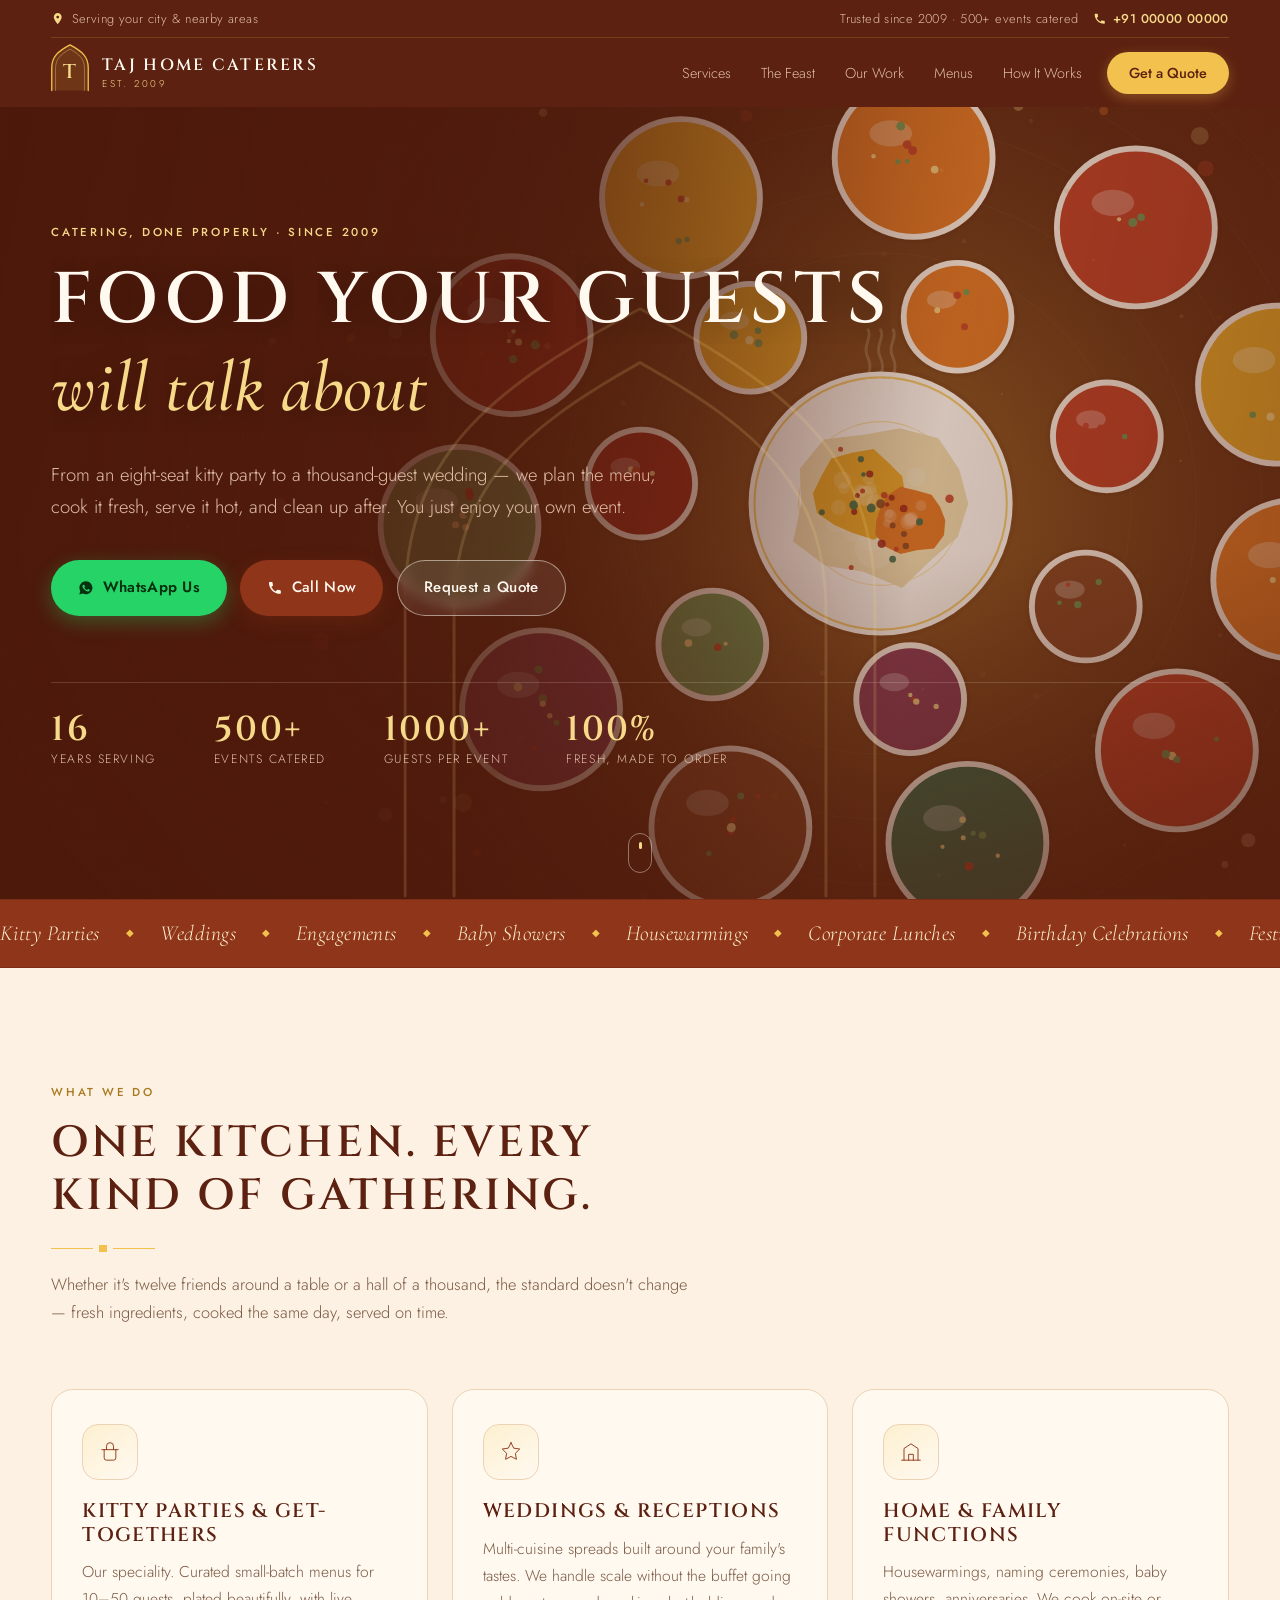
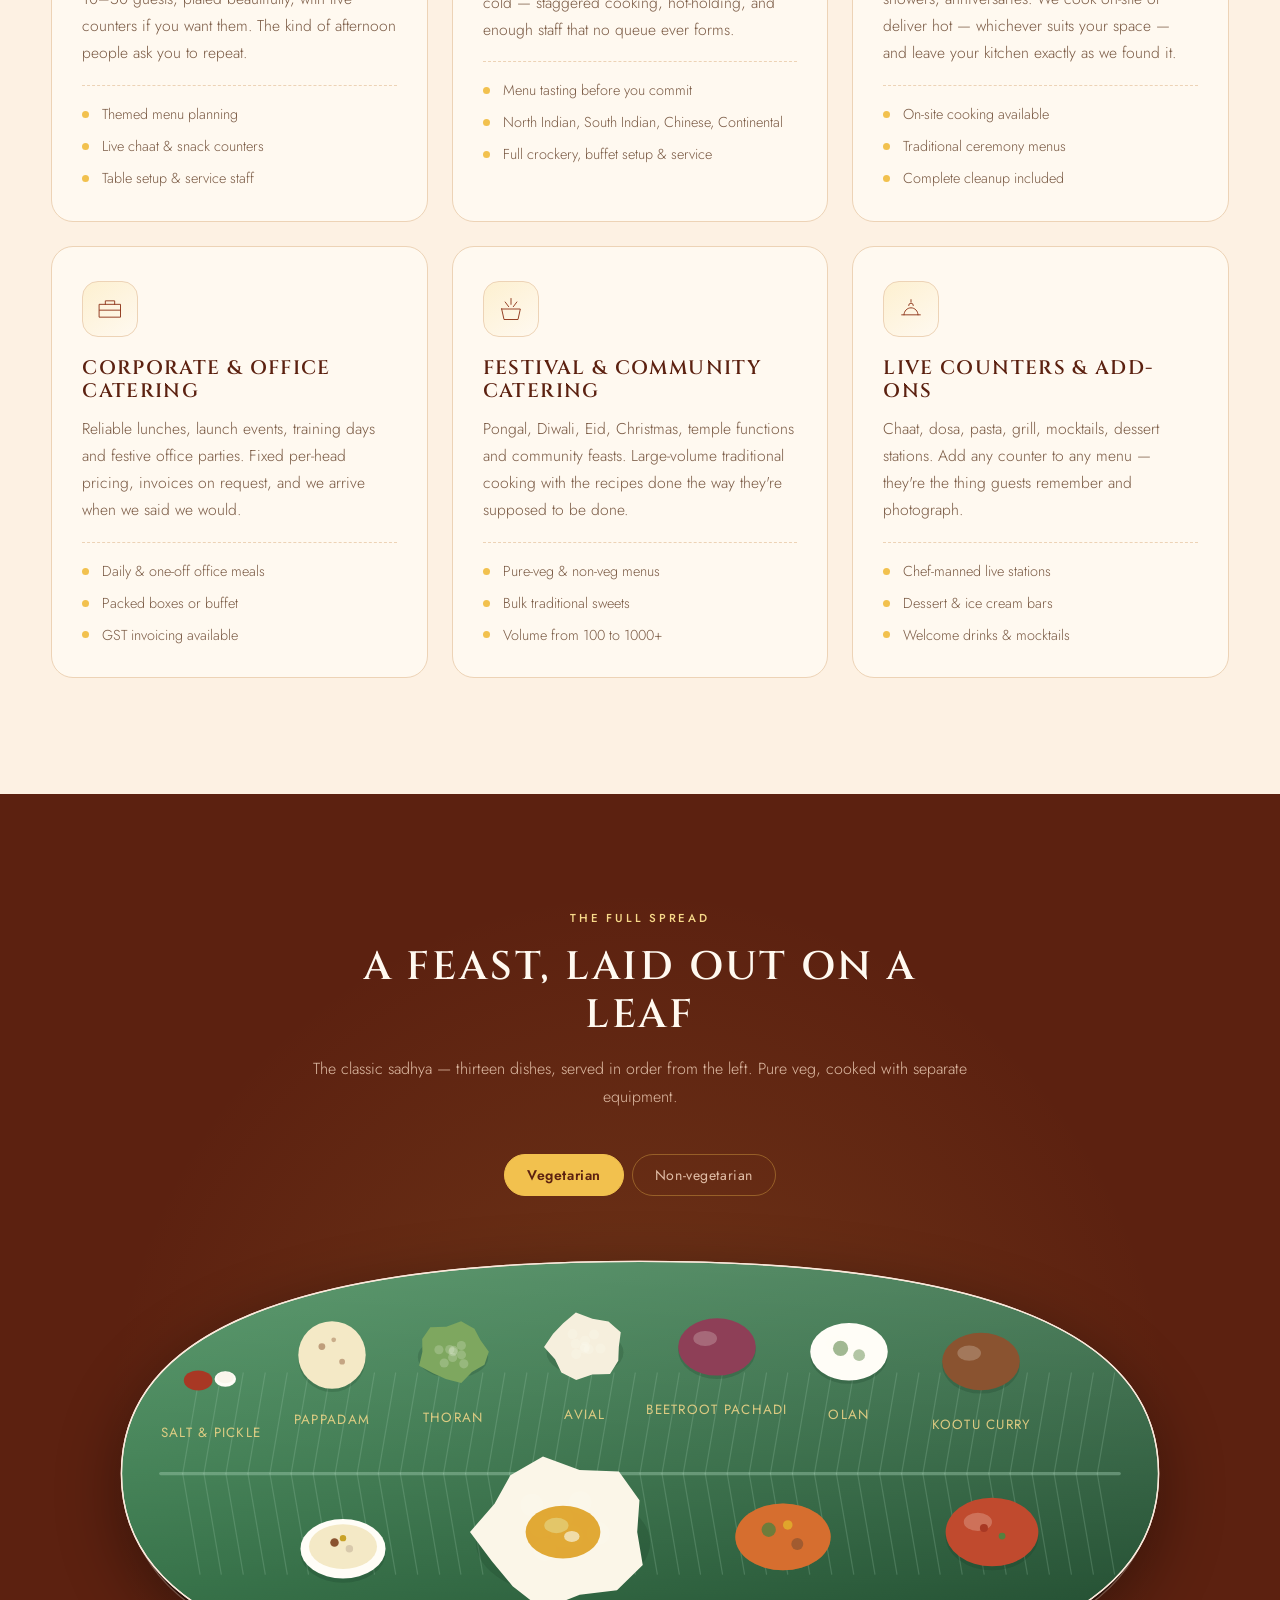
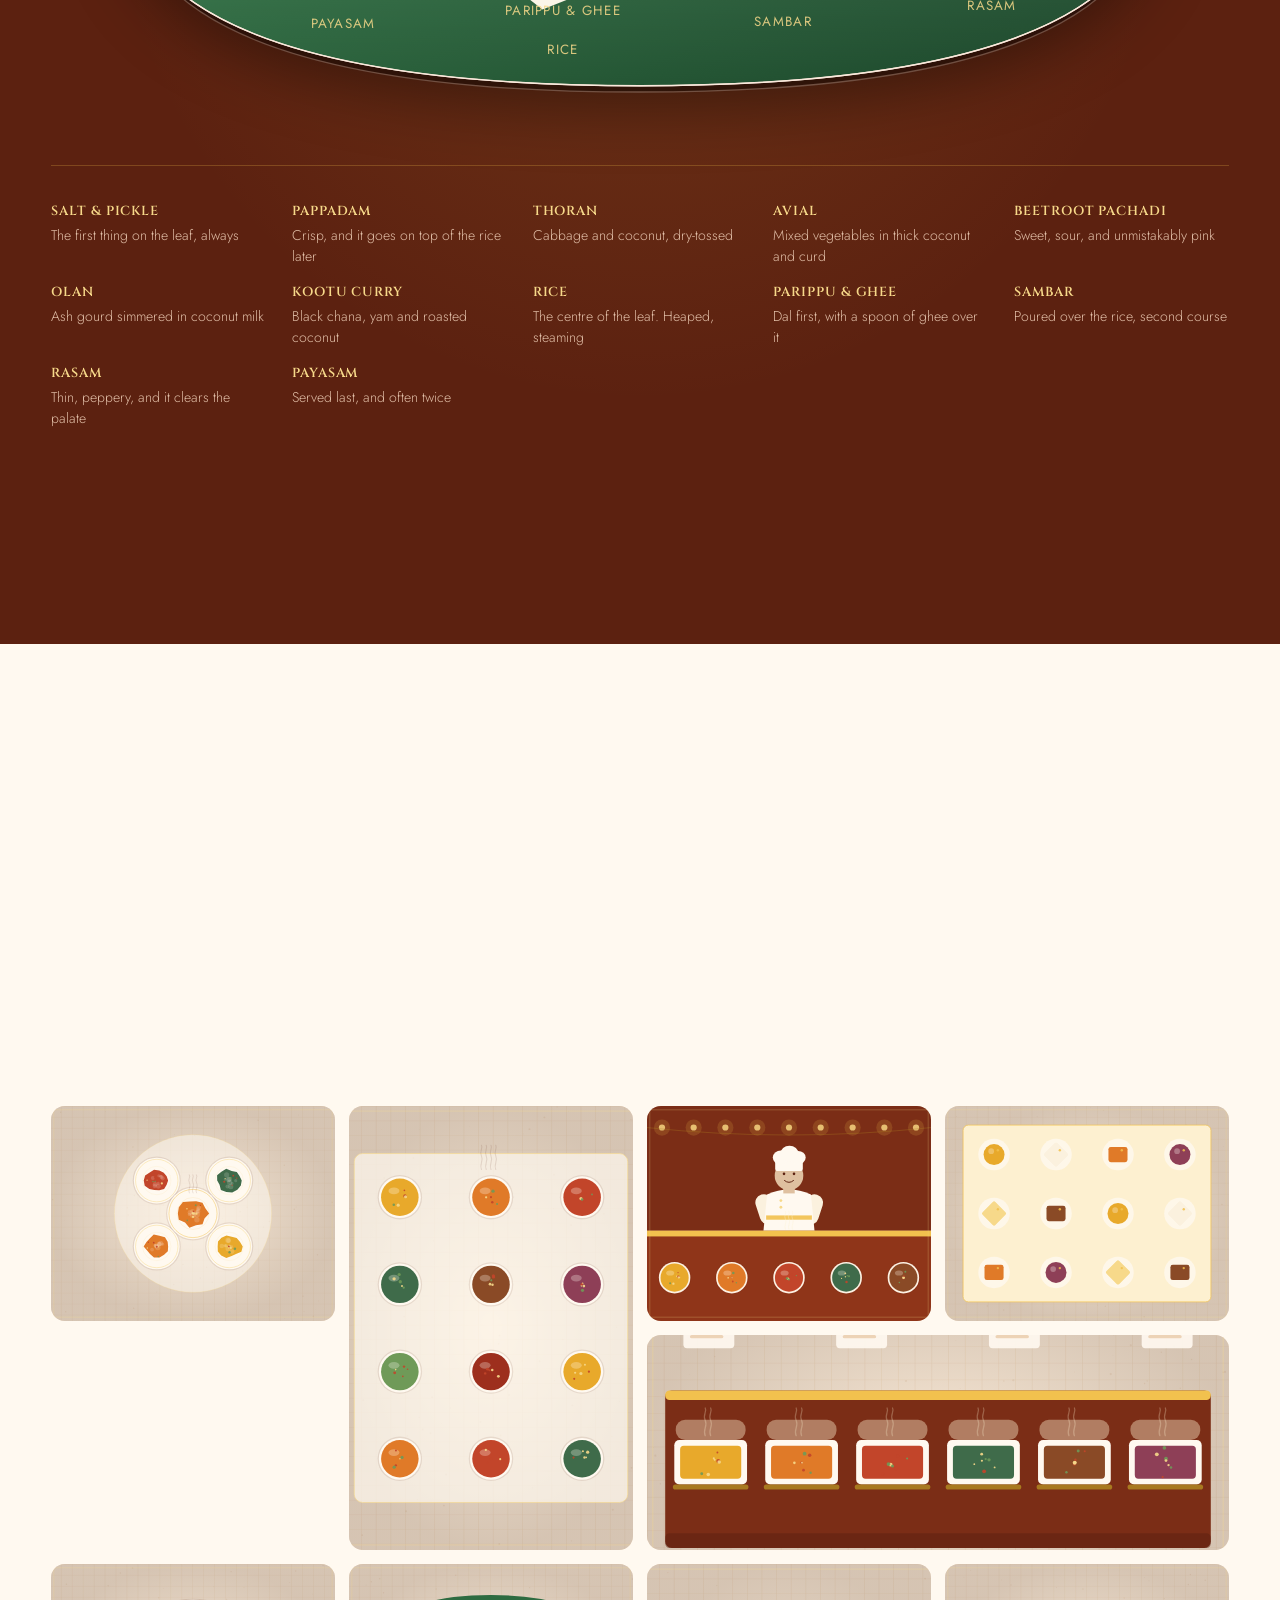
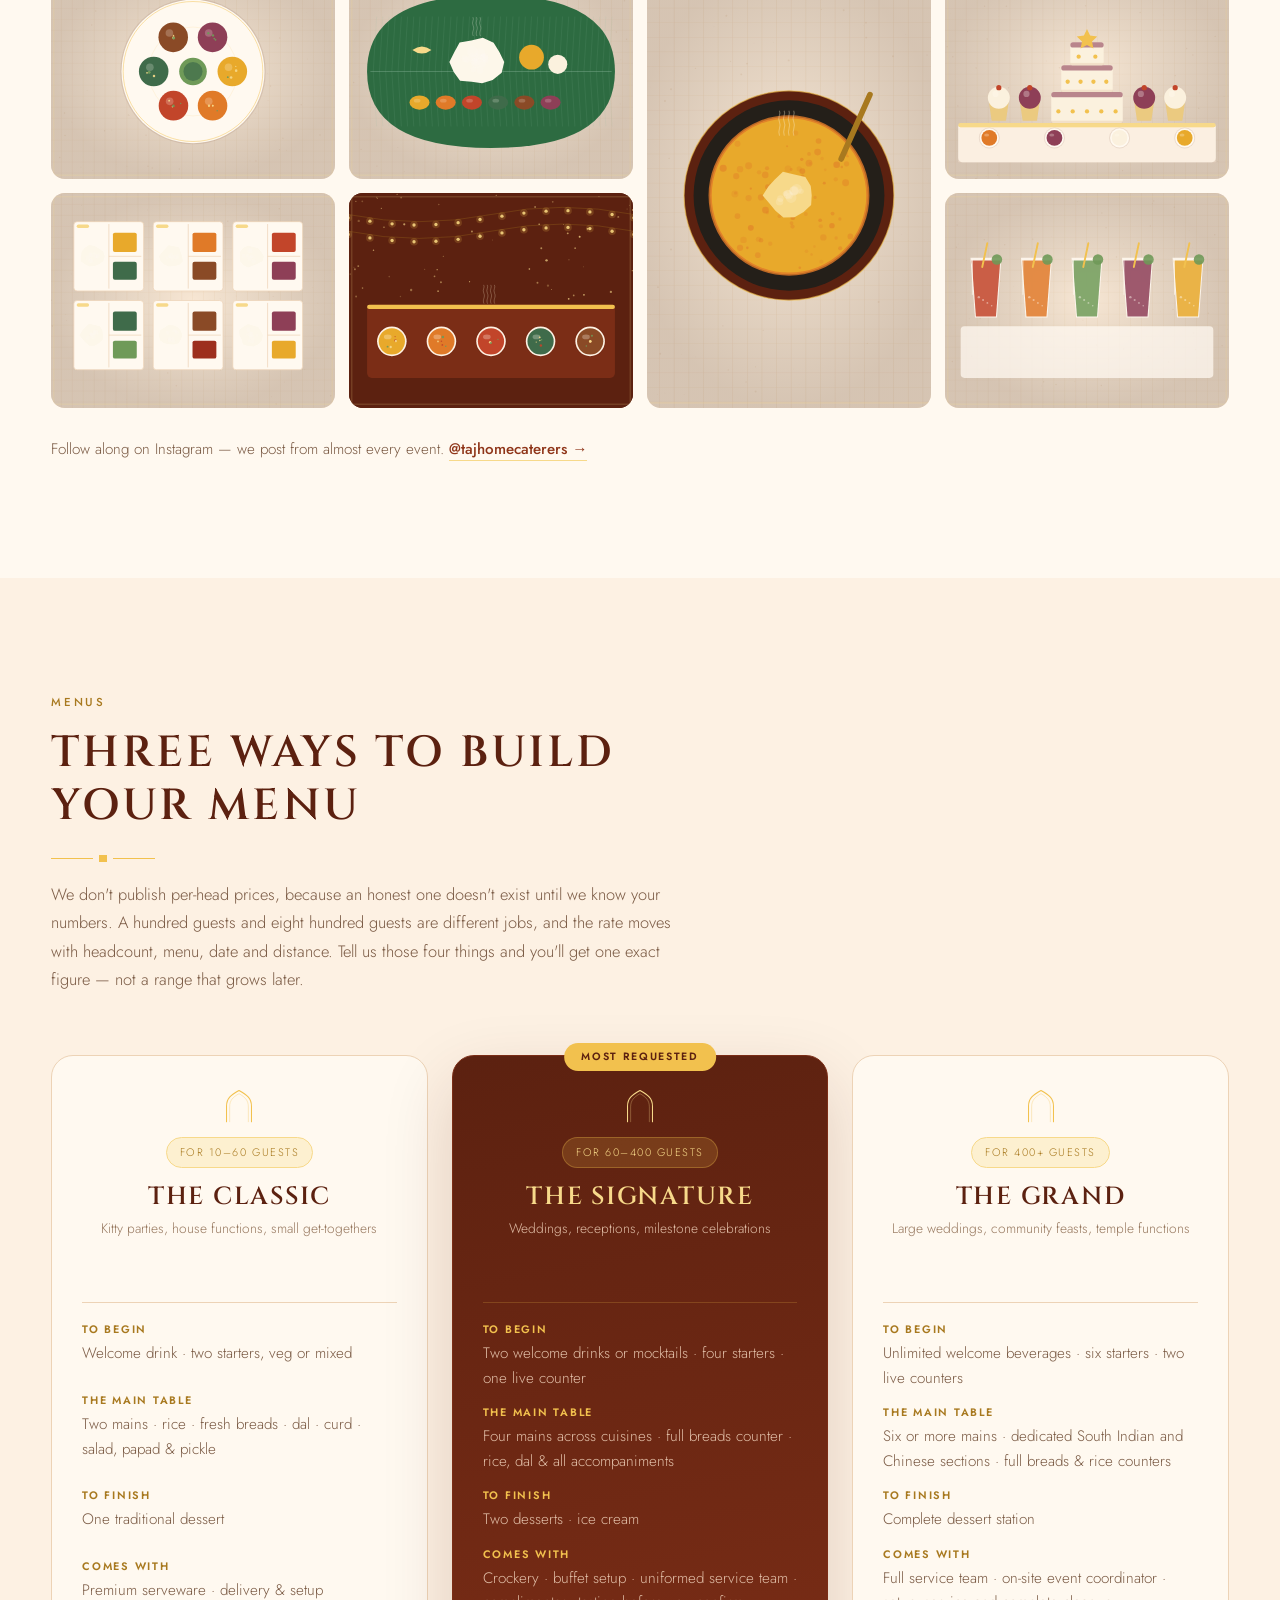
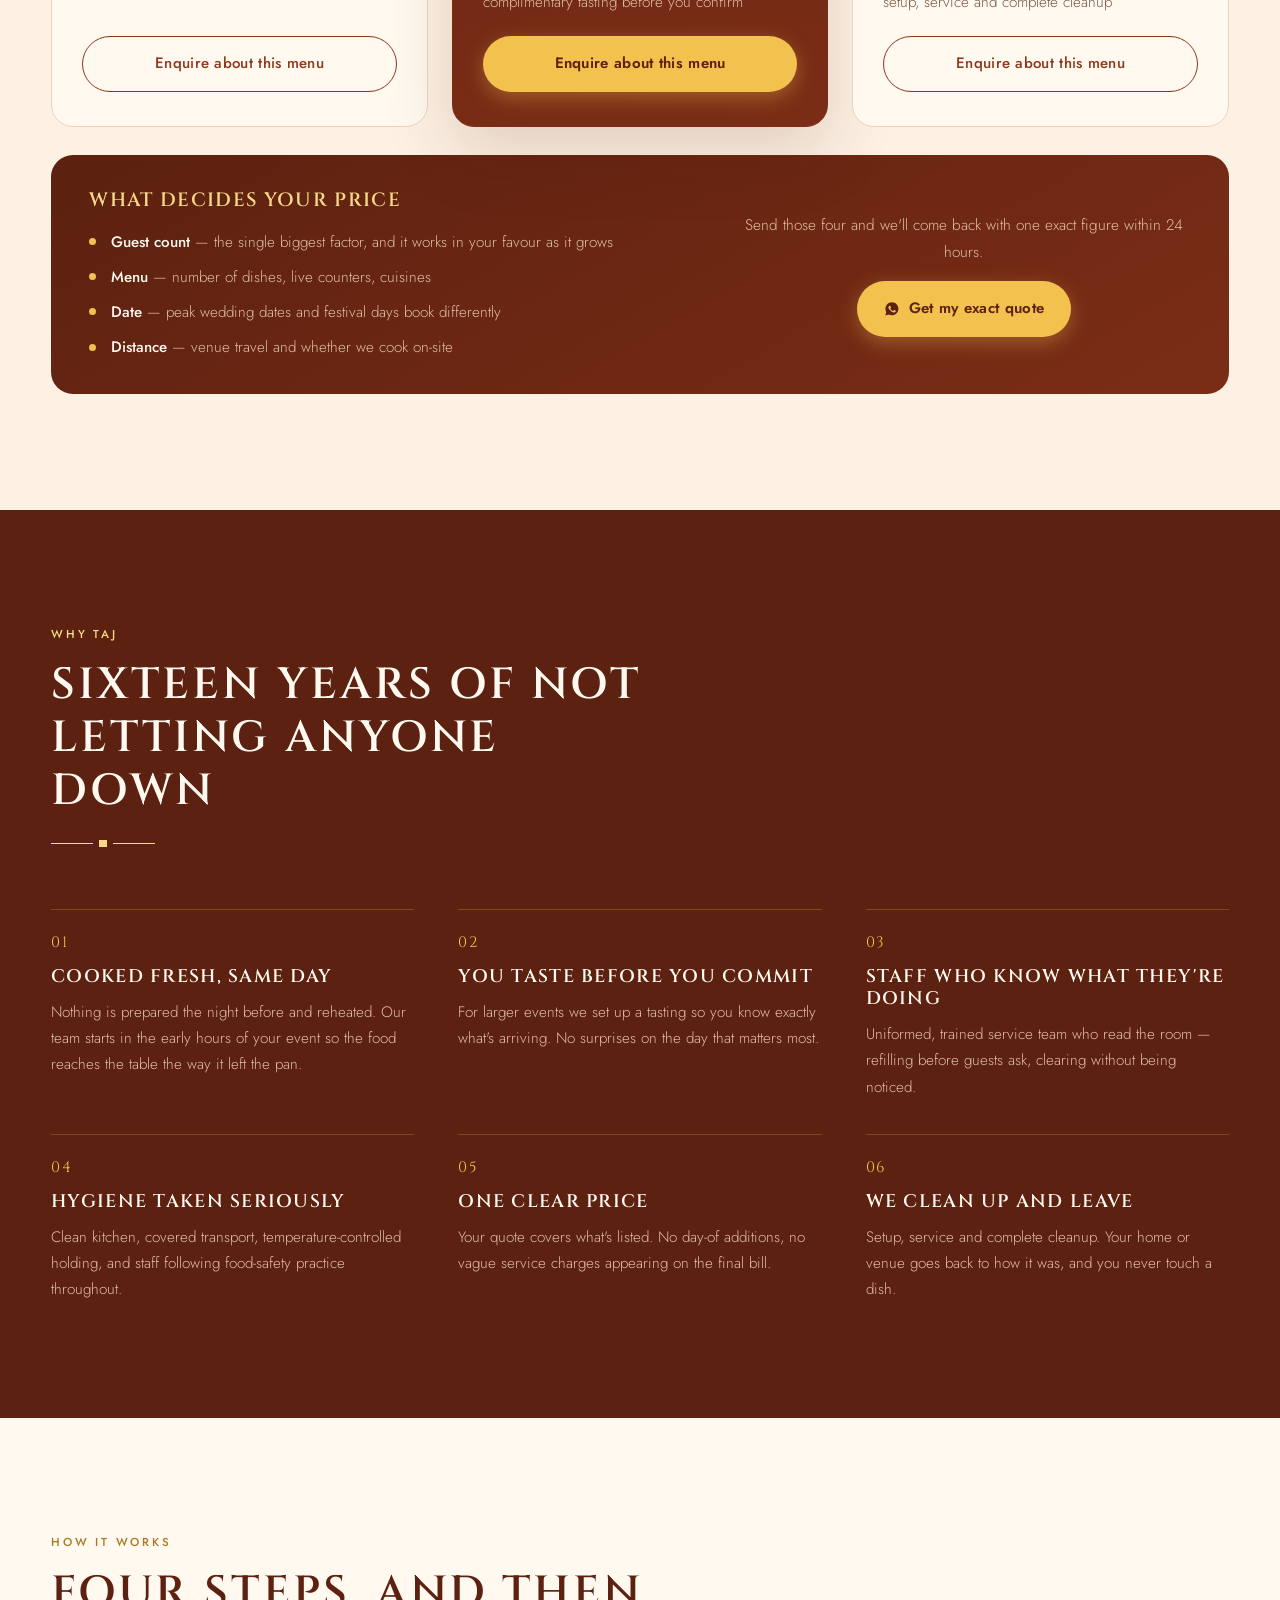
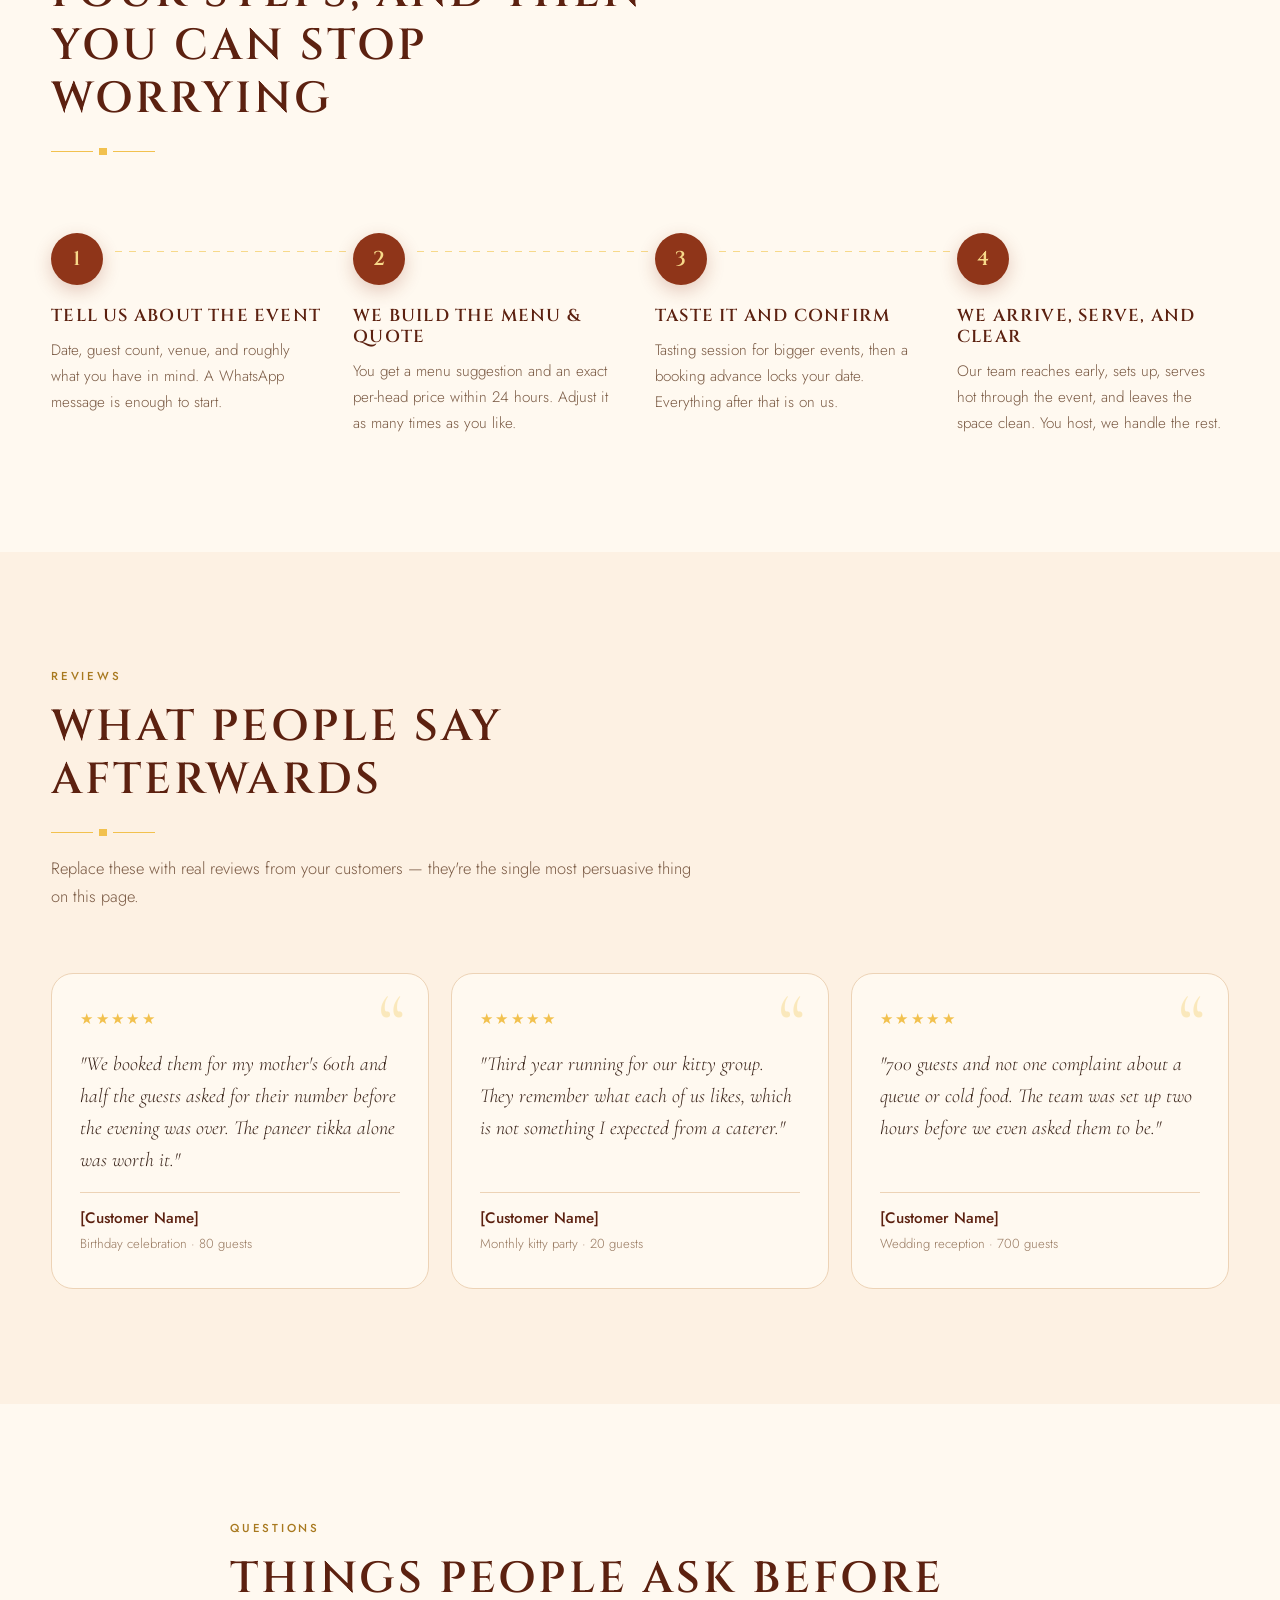
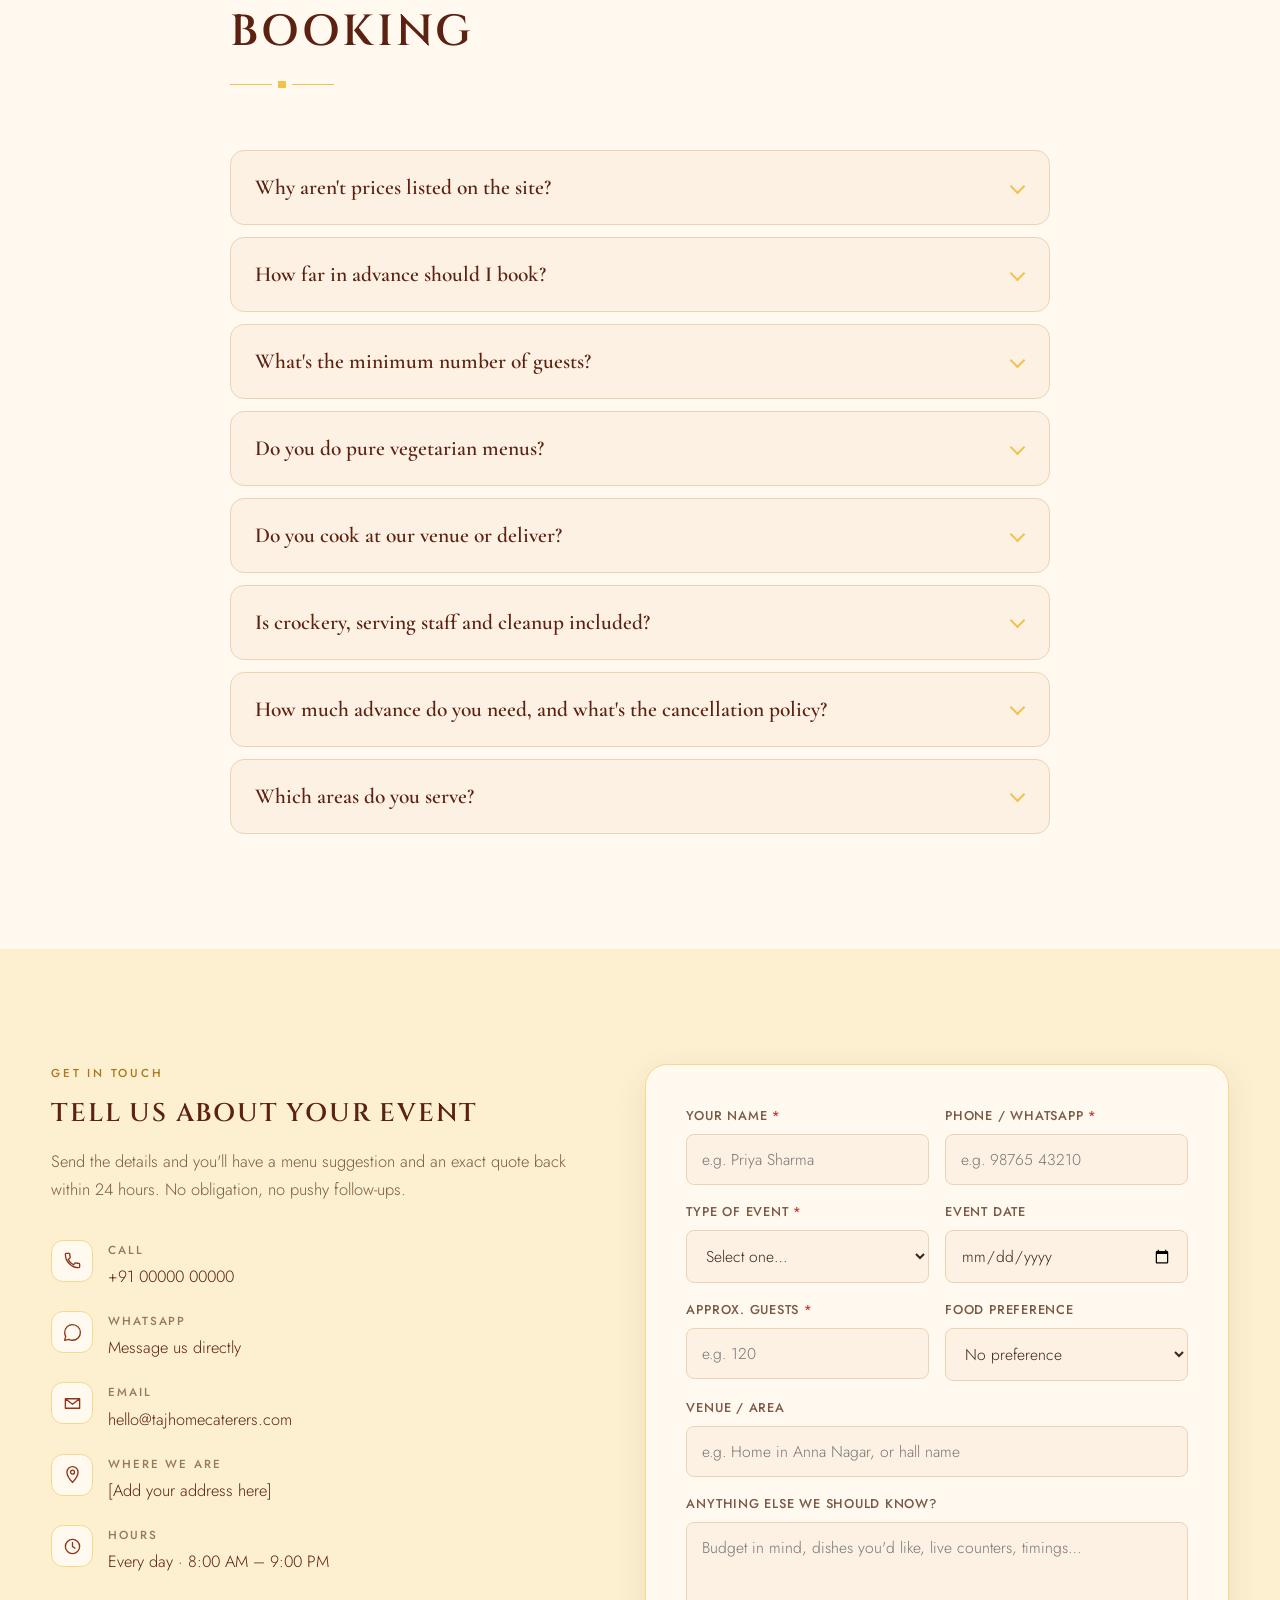
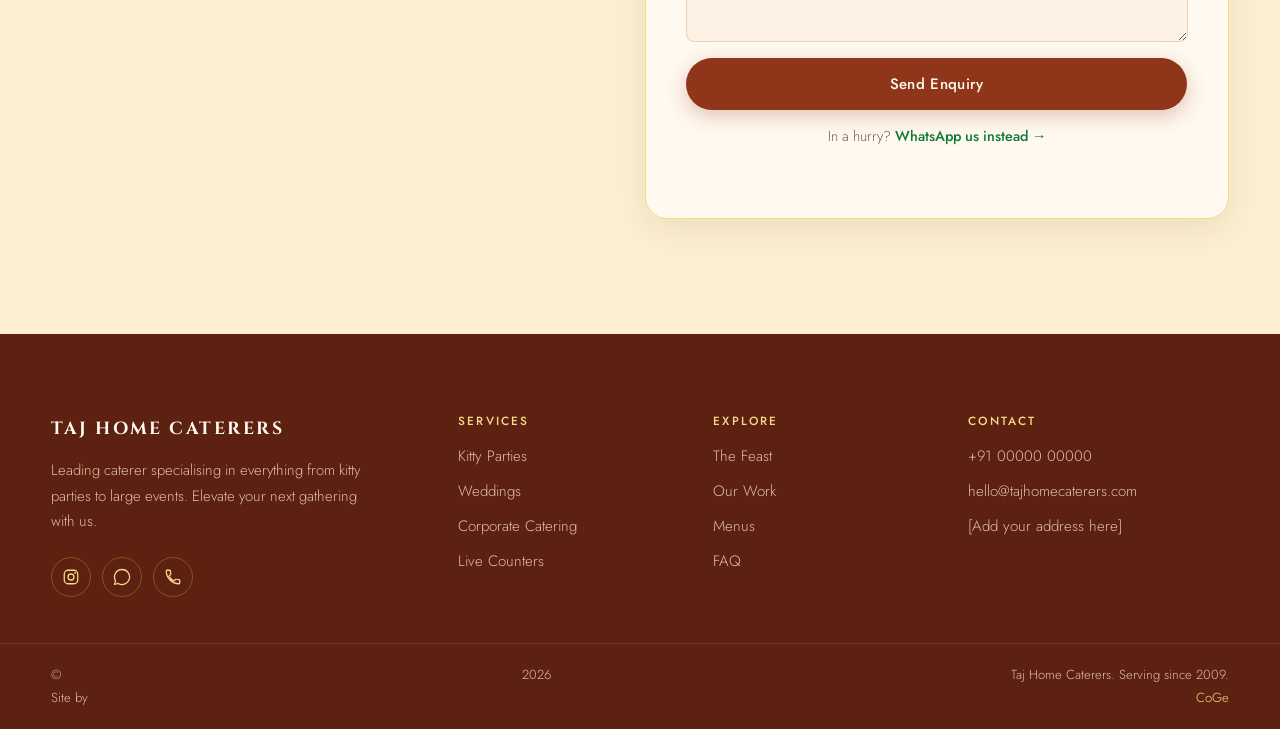
==== commit e8e4b75d: "Add files via upload" ====
--- a/index.html
+++ b/index.html
@@ -20,7 +20,7 @@
 <link rel="icon" href="images/favicon.svg" type="image/svg+xml" />
 <link rel="preconnect" href="https://fonts.googleapis.com" />
 <link rel="preconnect" href="https://fonts.gstatic.com" crossorigin />
-<link href="https://fonts.googleapis.com/css2?family=Cormorant+Garamond:ital,wght@0,400;0,500;0,600;0,700;1,400;1,600&family=Jost:wght@300;400;500;600&display=swap" rel="stylesheet" />
+<link href="https://fonts.googleapis.com/css2?family=Cinzel:wght@400;500;600;700&family=Cormorant+Garamond:ital,wght@0,300;0,400;0,500;0,600;0,700;1,400;1,600&family=Jost:wght@300;400;500;600&display=swap" rel="stylesheet" />
 <link rel="stylesheet" href="styles.css" />
 </head>
 <body>
@@ -46,16 +46,17 @@
   <nav class="nav">
     <a href="#top" class="brand" aria-label="Taj Home Caterers home">
       <span class="brand-mark" aria-hidden="true">
-        <svg viewBox="0 0 64 64" role="img">
-          <circle cx="32" cy="32" r="30" fill="var(--ivory)" stroke="var(--green)" stroke-width="2"/>
-          <text x="32" y="30" text-anchor="middle" font-family="Cormorant Garamond, serif" font-size="20" font-weight="700" fill="var(--green)">Taj</text>
-          <text x="32" y="44" text-anchor="middle" font-family="Cormorant Garamond, serif" font-size="14" font-weight="600" fill="var(--green)">Home</text>
-          <path d="M46 16l1.6 3.4L51 21l-3.4 1.6L46 26l-1.6-3.4L41 21l3.4-1.6L46 16z" fill="var(--gold)"/>
+        <svg viewBox="0 0 100 123" role="img">
+          <!-- the arch: the brand's one repeatable shape -->
+          <path class="bm-fill" d="M2 122 L2 62 C2 33 18 19 50 2 C82 19 98 33 98 62 L98 122 Z"/>
+          <path class="bm-line" d="M2 122 L2 62 C2 33 18 19 50 2 C82 19 98 33 98 62 L98 122"/>
+          <path class="bm-line bm-inner" d="M12 122 L12 64 C12 39 25 27 50 13 C75 27 88 39 88 64 L88 122"/>
+          <text class="bm-letter" x="50" y="88" text-anchor="middle">T</text>
         </svg>
       </span>
       <span class="brand-text">
         <strong>Taj Home Caterers</strong>
-        <em>Since 2009</em>
+        <em>Est. 2009</em>
       </span>
     </a>
 
@@ -82,6 +83,12 @@
     <img src="images/hero.svg" alt="An overhead view of a full catering spread" class="hero-img" />
     <div class="hero-scrim"></div>
   </div>
+
+  <!-- the arch again, as a watermark behind the headline -->
+  <svg class="hero-arch" viewBox="0 0 100 123" preserveAspectRatio="xMidYMax meet" aria-hidden="true">
+    <path d="M2 122 L2 62 C2 33 18 19 50 2 C82 19 98 33 98 62 L98 122"/>
+    <path d="M12 122 L12 64 C12 39 25 27 50 13 C75 27 88 39 88 64 L88 122"/>
+  </svg>
 
   <div class="hero-content">
     <p class="eyebrow reveal">Catering, done properly · Since 2009</p>
@@ -173,21 +180,22 @@
   </div>
 </section>
 
-<!-- ============ SADHYA — SCROLL-SERVED BANANA LEAF (dark) ============ -->
-<section class="sadhya tone-deep" id="sadhya">
-  <div class="sadhya-track" id="sadhyaTrack">
-    <div class="sadhya-sticky">
-      <div class="wrap">
-
-        <div class="sadhya-head">
-          <p class="eyebrow">The Full Spread</p>
-          <h2>Watch a feast come together</h2>
-          <p class="sadhya-sub">Keep scrolling. This is roughly the order it lands on the leaf at a traditional sadhya we cater.</p>
-        </div>
-
-        <div class="leaf-stage">
-          <!-- the leaf -->
-          <svg class="leaf-svg" viewBox="0 0 1400 620" aria-hidden="true">
+<!-- ============ SADHYA — the full spread, laid out (dark) ============ -->
+<section class="section sadhya tone-deep" id="sadhya">
+  <div class="wrap">
+
+    <div class="sadhya-head reveal">
+      <p class="eyebrow">The Full Spread</p>
+      <h2 data-split>A feast, laid out on a leaf</h2>
+      <p class="sadhya-sub" id="feastNote">Loading…</p>
+    </div>
+
+    <!-- veg / non-veg toggle, built from FEASTS in script.js -->
+    <div class="feast-switch reveal" id="feastSwitch" role="tablist" aria-label="Choose a feast"></div>
+
+    <div class="leaf-stage reveal">
+      <!-- the leaf -->
+      <svg class="leaf-svg" viewBox="0 0 1400 620" role="img" aria-label="A banana leaf laid with a feast">
             <defs>
               <linearGradient id="leafGrad" x1="0" y1="0" x2="1" y2="1">
                 <stop offset="0" stop-color="#3f8a55"/><stop offset="1" stop-color="#1b4429"/>
@@ -202,31 +210,21 @@
             <path d="M40 310 Q40 40 700 40 Q1360 40 1360 310 Q1360 580 700 580 Q40 580 40 310Z" fill="url(#leafSheen)"/>
             <line class="leaf-spine" x1="90" y1="310" x2="1310" y2="310"/>
             <g class="leaf-veins" id="leafVeins"></g>
-          </svg>
-
-          <!-- dishes are injected here by script.js -->
-          <div class="dishes" id="dishes"></div>
-
-          <!-- current dish caption -->
-          <div class="dish-caption" id="dishCaption">
-            <span class="dc-index" id="dcIndex">00</span>
-            <div>
-              <strong id="dcName">An empty leaf</strong>
-              <em id="dcNote">Scroll to start the meal</em>
-            </div>
-          </div>
-        </div>
-
-        <!-- served-so-far chips -->
-        <ol class="served" id="servedList" aria-label="Dishes served so far"></ol>
-
-        <div class="sadhya-foot">
-          <span class="sadhya-count"><b id="servedCount">0</b> of <span id="servedTotal">12</span> served</span>
-          <a class="btn btn-gold magnetic" href="#contact">Plan a feast like this</a>
-        </div>
-
-      </div>
-    </div>
+
+            <!-- dishes are injected here by script.js, inside the same
+                 SVG as the leaf so they share its coordinate system and
+                 scale with it automatically on every screen -->
+        <g id="dishLayer"></g>
+      </svg>
+    </div>
+
+    <!-- the dish names, listed for anyone who can't read them off the leaf -->
+    <ol class="dish-key reveal" id="dishKey" aria-label="Dishes on the leaf"></ol>
+
+    <div class="sadhya-foot reveal">
+      <a class="btn btn-gold magnetic" href="#contact">Plan a feast like this</a>
+    </div>
+
   </div>
 </section>
 
@@ -281,6 +279,7 @@
     <div class="menus stagger">
       <article class="menu-card reveal">
         <header>
+          <svg class="arch-mark" viewBox="0 0 100 123" aria-hidden="true"><path d="M2 122 L2 62 C2 33 18 19 50 2 C82 19 98 33 98 62 L98 122"/><path d="M14 122 L14 65 C14 40 26 28 50 14 C74 28 86 40 86 65 L86 122"/></svg>
           <span class="mc-tag">For 10–60 guests</span>
           <h3>The Classic</h3>
           <p class="mc-for">Kitty parties, house functions, small get-togethers</p>
@@ -297,6 +296,7 @@
       <article class="menu-card menu-featured reveal">
         <span class="mc-badge">Most requested</span>
         <header>
+          <svg class="arch-mark" viewBox="0 0 100 123" aria-hidden="true"><path d="M2 122 L2 62 C2 33 18 19 50 2 C82 19 98 33 98 62 L98 122"/><path d="M14 122 L14 65 C14 40 26 28 50 14 C74 28 86 40 86 65 L86 122"/></svg>
           <span class="mc-tag">For 60–400 guests</span>
           <h3>The Signature</h3>
           <p class="mc-for">Weddings, receptions, milestone celebrations</p>
@@ -312,6 +312,7 @@
 
       <article class="menu-card reveal">
         <header>
+          <svg class="arch-mark" viewBox="0 0 100 123" aria-hidden="true"><path d="M2 122 L2 62 C2 33 18 19 50 2 C82 19 98 33 98 62 L98 122"/><path d="M14 122 L14 65 C14 40 26 28 50 14 C74 28 86 40 86 65 L86 122"/></svg>
           <span class="mc-tag">For 400+ guests</span>
           <h3>The Grand</h3>
           <p class="mc-for">Large weddings, community feasts, temple functions</p>
--- a/styles.css
+++ b/styles.css
@@ -1,592 +1,870 @@
-/* ═════════════════════════════════════════════════════════════════
-   CoGe — styles.css  ·  Editorial layout · Kinetic typography
-   Vertical rhythm: 8px base | container max 1440 | section gutter 120
-   ═════════════════════════════════════════════════════════════════ */
-
+/* =========================================================
+   Taj Home Caterers — stylesheet
+
+   ── TWO LAYERS ──────────────────────────────────────────
+   1. THEME  sets the raw palette. Switch by putting
+      data-theme="terracotta" on <html>. Add a theme by
+      copying a block below and changing the twelve values.
+
+   2. TONE   sets how a section uses that palette. Every
+      section carries tone-cream / tone-ivory / tone-deep /
+      tone-accent, and each rebinds the same semantic roles:
+
+        --surface     section background
+        --panel       cards and raised blocks on that surface
+        --text        body copy   --heading   headings
+        --accent      emphasis; never large areas
+        --rule        borders and dividers
+
+   Components read only the semantic roles, never raw
+   colours — so they adapt to any theme and any section
+   automatically. Sections cycle through the tones in a
+   fixed rhythm so the palette spreads evenly down the page:
+
+     cream → deep → ivory → cream → deep → ivory → cream
+           → ivory → accent
+
+   Note: --*-rgb values are bare triplets so they can be
+   used inside rgba() for shadows and translucent layers.
+   ========================================================= */
+
+/* ============ THEME: Forest & Gold (default) ============ */
 :root{
-  --bg:#0b0f0c; --bg2:#0f1510; --bg3:#141a15;
-  --green:#4cff91; --green2:#2adb6f;
-  --earth:#a3845a; --earth2:#c9a97a;
-  --text:#ecf4ee; --text2:#8fa893; --text3:#5a6f60;
-  --line:rgba(76,255,145,0.14);
-  --radius:6px;
-
-  --container: 1440px;
-  --pad-x: clamp(24px, 5vw, 80px);
-  --gap-y: clamp(80px, 12vw, 160px);
-  --gap-sm: clamp(32px, 4vw, 56px);
-
-  /* Type scale — conservative so nothing overflows */
-  --h0: clamp(36px, 6vw, 84px);     /* hero display */
-  --h1: clamp(32px, 5vw, 72px);     /* section display */
-  --h2: clamp(26px, 3.8vw, 48px);
-  --h3: clamp(19px, 2.2vw, 28px);
-  --lead: clamp(14px, 1.3vw, 18px);
-  --body: clamp(13px, 1vw, 15px);
-  --eye: 11px;
-}
-
-*,*::before,*::after{margin:0;padding:0;box-sizing:border-box}
-html{scroll-behavior:smooth;-webkit-text-size-adjust:100%}
+  --green-900:#12321e;
+  --green-800:#1b4429;
+  --green:#1f4d2e;
+  --green-600:#2d6b41;
+
+  --gold-700:#9a7c1e;
+  --gold:#c9a227;
+  --gold-300:#e3c96f;
+  --gold-100:#f4e9c6;
+
+  --cream:#faf6ec;
+  --ivory:#fffdf7;
+  --sand:#f2ebdc;
+  --line:#e4dac5;
+
+  --ink:#221f19;
+  --ink-soft:#5b5546;
+  --ink-faint:#8a8271;
+
+  /* on-dark text for tone-deep */
+  --on-deep:#e6e0d2;
+  --on-deep-soft:#b3ac9c;
+  --on-deep-faint:#8f8878;
+
+  --deep-rgb:11,29,17;
+  --brand-rgb:31,77,46;
+  --accent-rgb:201,162,39;
+  --ink-rgb:34,31,25;
+  --ivory-rgb:255,253,247;
+
+}
+
+/* ============ THEME: Saffron & Terracotta ============ */
+[data-theme="terracotta"]{
+  --green-900:#5c2110;    /* deepest clay */
+  --green-800:#7b2d16;
+  --green:#8f3519;
+  --green-600:#a8471f;
+
+  --gold-700:#a8791f;     /* saffron accent ramp */
+  --gold:#f2c14e;
+  --gold-300:#f7d98a;
+  --gold-100:#fdf0d0;
+
+  --cream:#fdf1e3;
+  --ivory:#fff9f0;
+  --sand:#f7e6d3;
+  --line:#edd3b6;
+
+  --ink:#3a241a;
+  --ink-soft:#7a5a44;
+  --ink-faint:#97785f;   /* darkened from #a5876f to clear 3:1 on cream */
+
+  --on-deep:#fbe9dc;
+  --on-deep-soft:#e0bda6;
+  --on-deep-faint:#c49b80;
+
+  --deep-rgb:74,24,10;
+  --brand-rgb:143,53,25;
+  --accent-rgb:242,193,78;
+  --ink-rgb:58,36,26;
+  --ivory-rgb:255,249,240;
+}
+:root{
+  /* WhatsApp brand colours — fixed, never themed */
+  --wa:#25d366;
+  --wa-dark:#0f7a36;
+
+  /* --- semantic roles (re-bound per tone) --------------- */
+  --surface:var(--cream);
+  --panel:var(--ivory);
+  --panel-line:var(--line);
+  --text:var(--ink);
+  --text-soft:var(--ink-soft);
+  --text-faint:var(--ink-faint);
+  --heading:var(--green-900);
+  --accent:var(--gold);
+  --accent-soft:var(--gold-700);
+  --rule:var(--line);
+
+  /* ---- TYPE: three tiers, each with one job -------------
+     display  headlines, the monogram, numerals — Cinzel,
+              drawn from Roman imperial inscriptions. Always
+              set in caps with open tracking; it is a
+              carving face, not a reading face.
+     serif    pull quotes and italic accents — Cormorant.
+     sans     body copy, labels, buttons — Jost.
+     Change a face here and it propagates everywhere.        */
+  --display:"Cinzel", Georgia, "Times New Roman", serif;
+  --serif:"Cormorant Garamond", Georgia, "Times New Roman", serif;
+  --sans:"Jost", -apple-system, BlinkMacSystemFont, "Segoe UI", Roboto, sans-serif;
+
+  /* display is wider and shorter than a normal serif, so it
+     needs its own case/tracking/scale rather than ad-hoc
+     overrides at each use site */
+  --d-case:uppercase;
+  --d-track:.07em;
+  --d-weight:600;
+  --d-scale:.80;          /* Cinzel runs large — pull headings back */
+  --d-line:1.22;
+
+  --r-sm:8px;
+  --r:14px;
+  --r-lg:22px;
+
+  --sh-sm:0 2px 10px rgba(var(--ink-rgb),.06);
+  --sh:0 10px 34px rgba(var(--ink-rgb),.09);
+  --sh-lg:0 26px 70px rgba(var(--deep-rgb),.16);
+
+  --nav-h:clamp(58px,5.4vw,74px);
+  --ease:cubic-bezier(.22,.61,.36,1);
+  --ease-out:cubic-bezier(.16,1,.3,1);
+}
+
+/* ---------- tones ------------------------------------- */
+.tone-cream{
+  --surface:var(--cream); --panel:var(--ivory); --panel-line:var(--line);
+  --text:var(--ink); --text-soft:var(--ink-soft); --text-faint:var(--ink-faint);
+  --heading:var(--green-900); --accent:var(--gold); --accent-soft:var(--gold-700);
+  --rule:var(--line);
+  background:var(--surface); color:var(--text);
+}
+.tone-ivory{
+  --surface:var(--ivory); --panel:var(--cream); --panel-line:var(--line);
+  --text:var(--ink); --text-soft:var(--ink-soft); --text-faint:var(--ink-faint);
+  --heading:var(--green-900); --accent:var(--gold); --accent-soft:var(--gold-700);
+  --rule:var(--line);
+  background:var(--surface); color:var(--text);
+}
+.tone-deep{
+  --surface:var(--green-900); --panel:var(--green-800); --panel-line:rgba(var(--accent-rgb),.22);
+  --text:var(--on-deep); --text-soft:var(--on-deep-soft); --text-faint:var(--on-deep-faint);
+  --heading:var(--ivory); --accent:var(--gold-300); --accent-soft:var(--gold-300);
+  --rule:rgba(var(--accent-rgb),.24);
+  background:var(--surface); color:var(--text);
+}
+.tone-accent{
+  --surface:var(--gold-100); --panel:var(--ivory); --panel-line:var(--gold-300);
+  --text:var(--ink); --text-soft:var(--ink-soft); --text-faint:var(--ink-faint);
+  --heading:var(--green-900); --accent:var(--gold-700); --accent-soft:var(--gold-700);
+  --rule:var(--gold-300);
+  background:var(--surface); color:var(--text);
+}
+
+/* ---------- reset ---------- */
+*,*::before,*::after{box-sizing:border-box;}
+html{
+  /* fluid root — 14.6px on a small phone up to 16px from 1200px wide.
+     Everything sized in rem scales from this one value. */
+  font-size:clamp(14.6px, 0.34vw + 13.5px, 16px);
+  scroll-behavior:smooth;
+  scroll-padding-top:calc(var(--nav-h) + 14px);
+  -webkit-text-size-adjust:100%;
+}
 body{
-  background:var(--bg); color:var(--text);
-  font-family:'Space Mono', monospace;
-  font-size:var(--body); line-height:1.7;
-  overflow-x:hidden;
-  -webkit-font-smoothing:antialiased;
-  text-rendering:optimizeLegibility;
-}
-
-/* Hide native cursor on desktop */
-@media (hover:hover) and (pointer:fine){
-  *,*::before,*::after{cursor:none!important}
-  body{cursor:none}
-}
-@media (hover:none),(pointer:coarse){
-  .ink-trail,.ink-tip{display:none!important}
-}
-
-a{color:inherit;text-decoration:none}
-button{background:none;border:none;color:inherit;font:inherit;cursor:pointer}
-img,svg{display:block;max-width:100%}
-ul{list-style:none}
-select,input,textarea{font:inherit;color:inherit}
-
-/* ─── Container ─── */
-.wrap{max-width:var(--container);margin:0 auto;padding:0 var(--pad-x);width:100%}
-
-/* ═══════════ INK-TRAIL CURSOR ═══════════ */
-.ink-trail{position:fixed;inset:0;pointer-events:none;z-index:10000;width:100vw;height:100vh}
-.ink-trail path{filter:drop-shadow(0 0 8px rgba(76,255,145,.45))}
-.ink-tip{
-  position:fixed;top:0;left:0;width:28px;height:28px;margin:-14px 0 0 -14px;
-  pointer-events:none;z-index:10001;color:var(--green);
-  display:flex;align-items:center;justify-content:center;
-  transition:width .35s cubic-bezier(.34,1.56,.64,1),height .35s cubic-bezier(.34,1.56,.64,1),margin .35s cubic-bezier(.34,1.56,.64,1),color .25s;
-  will-change:transform;
-}
-.ink-tip .tip-shape{width:100%;height:100%;animation:tipSpin 8s linear infinite}
-@keyframes tipSpin{to{transform:rotate(360deg)}}
-.ink-tip .tip-label{
-  position:absolute;top:100%;left:50%;transform:translate(-50%,8px);
-  font-family:'Space Mono',monospace;font-size:9px;letter-spacing:.25em;
-  text-transform:uppercase;white-space:nowrap;opacity:0;transition:opacity .25s;color:var(--green);
-}
-.ink-tip.is-link{width:44px;height:44px;margin:-22px 0 0 -22px}
-.ink-tip.is-link .tip-shape{animation-duration:3s}
-.ink-tip.is-card{width:72px;height:72px;margin:-36px 0 0 -36px;color:var(--earth2)}
-.ink-tip.is-card .tip-shape{animation-duration:12s}
-.ink-tip.is-btn{width:84px;height:84px;margin:-42px 0 0 -42px;color:var(--green)}
-.ink-tip.is-btn .tip-shape polygon{fill:var(--green);stroke:var(--green)}
-.ink-tip.is-btn .tip-shape{animation:none}
-.ink-tip.is-btn .tip-label{opacity:1;color:var(--bg);top:50%;left:50%;transform:translate(-50%,-50%);font-weight:700}
-.ink-tip.is-text{width:2px;height:26px;margin:-13px 0 0 -1px}
-.ink-tip.is-text .tip-shape polygon{fill:var(--green);stroke:none}
-.ink-tip.is-text .tip-shape{animation:none}
-.ink-tip.is-down{transform:translate3d(var(--tx,0), var(--ty,0),0) scale(.8)}
-
-/* ═══════════ AMBIENT LAYERS ═══════════ */
-.grid-bg{position:fixed;inset:0;z-index:0;pointer-events:none;
-  background-image:linear-gradient(rgba(76,255,145,.04) 1px,transparent 1px),linear-gradient(90deg,rgba(76,255,145,.04) 1px,transparent 1px);
-  background-size:clamp(40px,5vw,72px) clamp(40px,5vw,72px);
-  mask-image:radial-gradient(ellipse at center,#000 30%,transparent 80%);
-  animation:gridDrift 60s linear infinite;
-}
-@keyframes gridDrift{to{background-position:72px 72px,72px 72px}}
-.orb{position:fixed;border-radius:50%;filter:blur(80px);pointer-events:none;z-index:0;opacity:.4;will-change:transform}
-.orb-1{width:clamp(280px,44vw,560px);aspect-ratio:1;background:radial-gradient(circle,rgba(76,255,145,.4),transparent 60%);top:-12%;left:-12%;animation:orb1 22s ease-in-out infinite}
-.orb-2{width:clamp(220px,36vw,460px);aspect-ratio:1;background:radial-gradient(circle,rgba(201,169,122,.3),transparent 60%);bottom:8%;right:-12%;animation:orb2 26s ease-in-out infinite}
-.orb-3{width:clamp(200px,30vw,400px);aspect-ratio:1;background:radial-gradient(circle,rgba(42,219,111,.22),transparent 60%);top:42%;left:40%;animation:orb3 30s ease-in-out infinite}
-@keyframes orb1{0%,100%{transform:translate(0,0) scale(1)}50%{transform:translate(100px,80px) scale(1.15)}}
-@keyframes orb2{0%,100%{transform:translate(0,0) scale(1)}50%{transform:translate(-80px,-100px) scale(1.1)}}
-@keyframes orb3{0%,100%{transform:translate(0,0) scale(1)}33%{transform:translate(120px,-60px) scale(.9)}66%{transform:translate(-100px,80px) scale(1.2)}}
-
-.noise{position:fixed;inset:0;pointer-events:none;z-index:998;opacity:.02;
-  background-image:url("data:image/svg+xml,%3Csvg viewBox='0 0 256 256' xmlns='http://www.w3.org/2000/svg'%3E%3Cfilter id='n'%3E%3CfeTurbulence type='fractalNoise' baseFrequency='0.9' numOctaves='4' stitchTiles='stitch'/%3E%3C/filter%3E%3Crect width='100%25' height='100%25' filter='url(%23n)'/%3E%3C/svg%3E");background-size:200px;animation:noiseShift .6s steps(2) infinite}
-@keyframes noiseShift{0%{transform:translate(0,0)}25%{transform:translate(-2px,2px)}50%{transform:translate(2px,-2px)}75%{transform:translate(-2px,-2px)}100%{transform:translate(2px,2px)}}
-
-.scroll-bar{position:fixed;top:0;left:0;height:2px;width:100%;transform:scaleX(0);transform-origin:left;background:linear-gradient(90deg,var(--green),var(--earth2),var(--green));background-size:200% 100%;z-index:9997;box-shadow:0 0 12px rgba(76,255,145,.55);animation:gradShift 3s linear infinite}
-@keyframes gradShift{to{background-position:200% 0}}
-
-/* ═══════════ NAV ═══════════ */
-nav{
-  position:fixed;top:0;left:0;right:0;z-index:100;
-  display:flex;align-items:center;justify-content:space-between;
-  padding:20px var(--pad-x);
-  background:rgba(11,15,12,.78);
-  backdrop-filter:blur(18px);-webkit-backdrop-filter:blur(18px);
-  border-bottom:1px solid var(--line);
-}
-nav::after{content:'';position:absolute;bottom:-1px;left:0;right:0;height:1px;background:linear-gradient(90deg,transparent,var(--green),var(--earth2),var(--green),transparent);background-size:300% 100%;animation:gradShift 5s linear infinite}
-.logo-wrap{display:flex;align-items:center;gap:12px;transition:transform .35s}
-.logo-wrap:hover{transform:translateY(-2px)}
-.logo-text{font-family:'Syne',sans-serif;font-weight:800;font-size:clamp(18px,1.6vw,22px);letter-spacing:.06em;color:var(--text)}
-.logo-text span{color:var(--green)}
-nav ul{display:flex;gap:clamp(22px,3vw,40px);align-items:center}
-nav ul li a{color:var(--text2);font-size:11px;letter-spacing:.18em;text-transform:uppercase;position:relative;transition:color .25s,letter-spacing .3s}
-nav ul li a:hover{color:var(--green);letter-spacing:.24em}
-nav ul li a::after{content:'';position:absolute;bottom:-6px;left:0;width:0;height:1px;background:var(--green);transition:width .35s}
-nav ul li a:hover::after{width:100%}
-.nav-cta{background:transparent;border:1px solid var(--green);color:var(--green)!important;padding:11px 22px;border-radius:2px;position:relative;overflow:hidden;transition:color .3s}
-.nav-cta::before{content:'';position:absolute;inset:0;background:var(--green);transform:scaleX(0);transform-origin:left;transition:transform .35s ease;z-index:-1}
-.nav-cta:hover::before{transform:scaleX(1)}
-.nav-cta:hover{color:var(--bg)!important;letter-spacing:.18em!important}
-.nav-cta::after{display:none!important}
-
-.nav-toggle{display:none;width:40px;height:40px;position:relative;z-index:101}
-.nav-toggle span{display:block;position:absolute;left:8px;right:8px;height:2px;background:var(--green);transition:transform .35s,top .35s,opacity .25s}
-.nav-toggle span:nth-child(1){top:13px}
-.nav-toggle span:nth-child(2){top:19px}
-.nav-toggle span:nth-child(3){top:25px}
-body.nav-open .nav-toggle span:nth-child(1){top:19px;transform:rotate(45deg)}
-body.nav-open .nav-toggle span:nth-child(2){opacity:0}
-body.nav-open .nav-toggle span:nth-child(3){top:19px;transform:rotate(-45deg)}
-
-/* ═══════════ HERO  ═══════════ */
+  margin:0;background:var(--cream);color:var(--ink);
+  font-family:var(--sans);font-weight:300;font-size:1.0625rem;line-height:1.72;
+  overflow-x:hidden;-webkit-font-smoothing:antialiased;
+}
+img,svg,video,canvas{max-width:100%;}
+img{display:block;}
+/* nothing may push the page sideways */
+body,main,section,.wrap,.wrap-narrow{min-width:0;}
+/* an email address or long word must wrap rather than widen its column */
+p,li,h1,h2,h3,h4,a,td,dd,dt,blockquote,figcaption,label,summary{overflow-wrap:break-word;}
+.contact-list a,.f-col a,.footer-bar a{overflow-wrap:anywhere;}
+a{color:inherit;text-decoration:none;}
+button{font-family:inherit;cursor:pointer;border:0;background:none;color:inherit;}
+ul,ol{margin:0;padding:0;list-style:none;}
+h1,h2,h3,h4{
+  font-family:var(--display);font-weight:var(--d-weight);
+  text-transform:var(--d-case);letter-spacing:var(--d-track);
+  line-height:var(--d-line);margin:0;color:var(--heading);
+}
+p{margin:0;}
+svg{fill:none;stroke:currentColor;stroke-width:1.7;stroke-linecap:round;stroke-linejoin:round;}
+.ico{width:1.05em;height:1.05em;flex:none;fill:currentColor;stroke:none;}
+::selection{background:var(--gold-300);color:var(--green-900);}
+
+/* ---------- layout ---------- */
+.wrap{width:min(1200px,92vw);margin-inline:auto;}
+.wrap-narrow{width:min(820px,92vw);}
+.section{padding:clamp(64px,9vw,120px) 0;position:relative;}
+
+/* reading progress */
+.progress{position:fixed;top:0;left:0;right:0;height:3px;z-index:1000;pointer-events:none;background:transparent;}
+.progress i{display:block;height:100%;width:0;background:linear-gradient(90deg,var(--green-600),var(--gold));transition:width .1s linear;}
+
+/* ---------- shared type ---------- */
+.eyebrow{
+  font-family:var(--sans);font-size:.72rem;font-weight:500;
+  letter-spacing:.24em;text-transform:uppercase;color:var(--accent-soft);margin-bottom:14px;
+}
+.tone-deep .eyebrow{color:var(--gold-300);}
+.sec-head{max-width:740px;margin-bottom:clamp(38px,5vw,62px);}
+.sec-head h2{font-size:calc(clamp(2.1rem,4.4vw,3.4rem) * var(--d-scale));}
+/* section rule — a gold hairline with a set diamond, the
+   engraved-plaque counterpart to the arch */
+.sec-head h2::after{
+  content:"";display:block;width:104px;height:7px;margin-top:22px;
+  background:
+    linear-gradient(90deg,var(--accent) 0 42px,transparent 42px) left center/104px 1px no-repeat,
+    linear-gradient(90deg,transparent 0 62px,var(--accent) 62px 104px) left center/104px 1px no-repeat,
+    conic-gradient(from 45deg at 50% 50%,var(--accent) 0 100%) 48px center/8px 8px no-repeat;
+  transform:scaleX(0);transform-origin:left;transition:transform .9s var(--ease-out) .25s;
+}
+.sec-head.in h2::after{transform:scaleX(1);}
+
+/* the arch as a small ornament above a card title */
+.arch-mark{width:26px;height:32px;margin:0 auto 14px;display:block;overflow:visible;}
+.arch-mark path{fill:none;stroke:var(--accent);stroke-width:4;stroke-linejoin:round;}
+.arch-mark path:last-child{stroke-width:2.4;opacity:.5;}
+.sec-sub{margin-top:18px;color:var(--text-soft);font-size:1.03rem;max-width:64ch;}
+/* long headings need looser leading once they wrap in caps */
+.sec-head h2,.hero h1{max-width:22ch;}
+.wrap-narrow .sec-head h2{max-width:26ch;}
+.sec-head-light h2{color:var(--ivory);}
+.script{
+  font-family:var(--serif);font-style:italic;font-weight:500;
+  text-transform:none;letter-spacing:0;color:var(--gold-300);
+}
+
+/* word-split heading reveal */
+[data-split] .w{display:inline-block;overflow:hidden;vertical-align:top;}
+[data-split] .w > i{
+  display:inline-block;font-style:inherit;
+  transform:translateY(110%) rotate(3deg);opacity:0;
+  transition:transform .8s var(--ease-out),opacity .6s ease;
+}
+[data-split].in .w > i{transform:none;opacity:1;}
+
+/* ---------- buttons ---------- */
+.btn{
+  display:inline-flex;align-items:center;justify-content:center;gap:9px;
+  padding:14px 26px;border-radius:100px;
+  font-family:var(--sans);font-size:.94rem;font-weight:500;letter-spacing:.02em;
+  transition:transform .3s var(--ease),box-shadow .3s var(--ease),background .25s,color .25s,border-color .25s;
+  border:1.5px solid transparent;white-space:nowrap;cursor:pointer;position:relative;overflow:hidden;
+}
+.btn::after{
+  content:"";position:absolute;inset:0;
+  background:linear-gradient(115deg,transparent 30%,rgba(255,255,255,.4) 50%,transparent 70%);
+  transform:translateX(-120%);transition:transform .7s var(--ease);
+}
+.btn:hover::after{transform:translateX(120%);}
+.btn:hover{transform:translateY(-2px);}
+.btn:active{transform:translateY(0) scale(.98);}
+.btn-solid{background:var(--green);color:var(--ivory);box-shadow:0 6px 20px rgba(var(--brand-rgb),.28);}
+.btn-solid:hover{background:var(--green-800);box-shadow:0 14px 32px rgba(var(--brand-rgb),.36);}
+.btn-gold{background:var(--gold);color:var(--green-900);box-shadow:0 6px 20px rgba(var(--accent-rgb),.34);font-weight:600;}
+.btn-gold:hover{background:var(--gold-300);box-shadow:0 14px 32px rgba(var(--accent-rgb),.44);}
+.btn-whatsapp{background:var(--wa);color:#04310f;box-shadow:0 6px 20px rgba(37,211,102,.32);font-weight:600;}
+.btn-whatsapp:hover{background:#1fc25c;box-shadow:0 14px 32px rgba(37,211,102,.42);}
+.btn-outline{border-color:var(--green);color:var(--green);}
+.btn-outline:hover{background:var(--green);color:var(--ivory);}
+.tone-deep .btn-outline{border-color:var(--gold-300);color:var(--gold-300);}
+.tone-deep .btn-outline:hover{background:var(--gold-300);color:var(--green-900);}
+.btn-ghost{border-color:rgba(var(--ivory-rgb),.5);color:var(--ivory);backdrop-filter:blur(6px);background:rgba(255,255,255,.07);}
+.btn-ghost:hover{background:var(--ivory);color:var(--green-900);border-color:var(--ivory);}
+.btn-block{width:100%;}
+.link-btn{color:var(--text-soft);text-decoration:underline;text-underline-offset:4px;font-size:.9rem;}
+.link-btn:hover{color:var(--green);}
+.magnetic{will-change:transform;}
+
+/* ---------- header ----------------------------------------
+   Top bar and nav share one solid surface, so the header
+   reads as a single uniform block. It does not change colour
+   or opacity on scroll — only a shadow appears — so nothing
+   shows through from the content passing underneath.
+   To flip to a light header, change --header-bg to
+   var(--ivory) and the three --header-* text roles below.
+   ---------------------------------------------------------- */
+:root{
+  --header-bg:var(--green-900);
+  --header-text:var(--on-deep);
+  --header-soft:var(--on-deep-soft);
+  --header-accent:var(--gold-300);
+  --header-rule:rgba(var(--accent-rgb),.18);
+}
+
+.topbar{background:var(--header-bg);color:var(--header-soft);font-size:.8rem;letter-spacing:.03em;}
+.topbar-inner{
+  width:min(1200px,92vw);margin-inline:auto;
+  display:flex;align-items:center;gap:14px;min-height:38px;flex-wrap:wrap;
+  border-bottom:1px solid var(--header-rule);
+}
+.tb-item{display:inline-flex;align-items:center;gap:7px;}
+.tb-item .ico{color:var(--header-accent);}
+.tb-sep{flex:1;}
+.tb-phone{margin-left:auto;color:var(--header-accent);font-weight:500;transition:color .2s;}
+.tb-phone:hover{color:var(--ivory);}
+
+/* ---------- nav ---------- */
+.nav-wrap{
+  position:sticky;top:0;z-index:900;
+  background:var(--header-bg);
+  transition:box-shadow .3s;
+}
+.nav-wrap.scrolled{box-shadow:0 6px 26px rgba(var(--deep-rgb),.4);}
+.nav{width:min(1200px,92vw);margin-inline:auto;min-height:var(--nav-h);display:flex;align-items:center;justify-content:space-between;gap:20px;}
+/* ---------- the arch -------------------------------------
+   One shape, used everywhere: the monogram, the hero
+   watermark, and the cap on each menu card. It comes from
+   the building the name already points at, which is what
+   makes it ownable rather than decorative.
+   ---------------------------------------------------------- */
+.brand{display:flex;align-items:center;gap:13px;}
+.brand-mark svg{
+  width:38px;height:47px;stroke:none;overflow:visible;
+  transition:transform .6s var(--ease);
+}
+.brand:hover .brand-mark svg{transform:translateY(-2px) scale(1.05);}
+.bm-fill{fill:rgba(var(--accent-rgb),.12);}
+.bm-line{fill:none;stroke:var(--gold);stroke-width:3.5;stroke-linejoin:round;}
+.bm-inner{stroke:var(--gold-300);stroke-width:1.8;opacity:.55;}
+.bm-letter{
+  font-family:var(--display);font-size:52px;font-weight:600;
+  letter-spacing:.04em;fill:var(--gold-300);stroke:none;
+}
+
+.hero-arch{
+  position:absolute;left:50%;bottom:-2px;translate:-50% 0;
+  width:min(560px,64vw);height:76%;z-index:-1;
+  fill:none;stroke:var(--gold-300);stroke-width:.6;
+  opacity:.16;pointer-events:none;
+}
+.brand-text{display:flex;flex-direction:column;line-height:1.1;}
+.brand-text strong{font-family:var(--display);font-size:1.02rem;font-weight:600;color:var(--ivory);letter-spacing:.14em;text-transform:uppercase;line-height:1.25;}
+.brand-text em{font-style:normal;font-size:.62rem;letter-spacing:.26em;text-transform:uppercase;color:var(--header-accent);margin-top:3px;}
+
+.nav-links{display:flex;align-items:center;gap:4px;}
+.nav-links a{padding:9px 13px;border-radius:100px;font-size:.9rem;color:var(--header-soft);transition:color .2s,background .2s;position:relative;}
+.nav-links a:hover{color:var(--ivory);background:rgba(var(--ivory-rgb),.09);}
+.nav-links a.active{color:var(--header-accent);font-weight:500;}
+.nav-links a.active::before{
+  content:"";position:absolute;left:50%;bottom:2px;translate:-50% 0;
+  width:5px;height:5px;border-radius:50%;background:var(--gold);
+}
+.nav-links .nav-cta{background:var(--gold);color:var(--green-900);padding:11px 22px;margin-left:8px;font-weight:600;box-shadow:0 4px 14px rgba(var(--accent-rgb),.3);}
+.nav-links .nav-cta:hover{background:var(--gold-300);color:var(--green-900);transform:translateY(-1px);}
+.nav-links .nav-cta.active{color:var(--green-900);}
+.nav-links .nav-cta.active::before{display:none;}
+
+.nav-toggle{display:none;width:44px;height:44px;flex-direction:column;justify-content:center;align-items:center;gap:5px;}
+.nav-toggle span{display:block;width:22px;height:2px;background:var(--header-text);border-radius:2px;transition:transform .3s var(--ease),opacity .2s;}
+.nav-toggle.open span:nth-child(1){transform:translateY(7px) rotate(45deg);}
+.nav-toggle.open span:nth-child(2){opacity:0;}
+.nav-toggle.open span:nth-child(3){transform:translateY(-7px) rotate(-45deg);}
+
+/* ---------- hero ---------- */
 .hero{
-  position:relative;z-index:2;
-  min-height:100vh;min-height:100svh;
-  padding:clamp(140px,20vh,200px) 0 clamp(80px,12vh,140px);
-  overflow:hidden;
-}
-.hero-inner{
+  position:relative;isolation:isolate;
+  display:flex;align-items:center;color:var(--ivory);overflow:hidden;
+  /* content sets the real height; this only stops it being stubby on
+     tall screens. svh keeps mobile browser chrome out of the maths. */
+  min-height:min(88vh,900px);
+  min-height:min(88svh,900px);
+}
+.hero-media{position:absolute;inset:-8% 0;z-index:-2;will-change:transform;}
+.hero-img{width:100%;height:100%;object-fit:cover;animation:heroZoom 24s var(--ease) forwards;}
+@keyframes heroZoom{from{transform:scale(1.12);}to{transform:scale(1);}}
+.hero-scrim{
+  position:absolute;inset:0;
+  background:
+    linear-gradient(100deg,rgba(var(--deep-rgb),.9) 0%,rgba(var(--deep-rgb),.68) 40%,rgba(var(--deep-rgb),.24) 70%,rgba(var(--deep-rgb),.44) 100%),
+    linear-gradient(0deg,rgba(var(--deep-rgb),.55),transparent 45%);
+}
+.hero-content{
+  width:min(1200px,92vw);margin-inline:auto;
+  padding:clamp(56px,9vw,130px) 0 clamp(64px,10vw,140px);
+}
+.hero .eyebrow{color:var(--gold-300);}
+.hero h1{
+  font-size:calc(clamp(2.8rem,7.2vw,5.6rem) * var(--d-scale));
+  line-height:var(--d-line);text-shadow:0 3px 30px rgba(0,0,0,.35);
+  max-width:19ch;color:var(--ivory);
+}
+.hero-sub{margin-top:26px;max-width:56ch;font-size:clamp(1.02rem,1.5vw,1.16rem);color:var(--on-deep-soft);line-height:1.75;}
+.hero-actions{display:flex;flex-wrap:wrap;gap:13px;margin-top:36px;}
+.hero-trust{display:flex;flex-wrap:wrap;gap:clamp(24px,5vw,58px);margin-top:clamp(44px,6vw,66px);padding-top:30px;border-top:1px solid rgba(var(--ivory-rgb),.16);}
+.hero-trust li{display:flex;flex-direction:column;gap:2px;}
+.hero-trust strong{font-family:var(--display);font-size:calc(clamp(1.9rem,3.6vw,2.7rem) * var(--d-scale));font-weight:var(--d-weight);letter-spacing:var(--d-track);color:var(--gold-300);line-height:1;}
+.hero-trust span{font-size:.76rem;letter-spacing:.13em;text-transform:uppercase;color:var(--on-deep-soft);}
+
+.scroll-hint{position:absolute;bottom:26px;left:50%;transform:translateX(-50%);width:24px;height:40px;border:1.5px solid rgba(var(--ivory-rgb),.4);border-radius:14px;display:flex;justify-content:center;padding-top:8px;z-index:2;}
+.scroll-hint span{width:3px;height:7px;border-radius:2px;background:var(--gold-300);animation:scrollDot 1.8s infinite;}
+@keyframes scrollDot{0%{opacity:0;transform:translateY(-4px);}40%{opacity:1;}100%{opacity:0;transform:translateY(12px);}}
+
+/* ---------- marquee ---------- */
+.marquee{background:var(--green);color:var(--gold-100);padding:15px 0;overflow:hidden;white-space:nowrap;border-block:1px solid var(--green-800);}
+.marquee-track{display:inline-flex;align-items:center;gap:26px;animation:slide 38s linear infinite;will-change:transform;}
+.marquee-track span{font-family:var(--serif);font-size:1.34rem;font-style:italic;letter-spacing:.02em;}
+.marquee-track i{color:var(--gold);font-size:.6rem;font-style:normal;}
+@keyframes slide{from{transform:translateX(0);}to{transform:translateX(-50%);}}
+.marquee:hover .marquee-track{animation-play-state:paused;}
+
+/* ---------- service cards ---------- */
+.cards{display:grid;grid-template-columns:repeat(auto-fit,minmax(min(300px,100%),1fr));gap:24px;}
+.card{
+  background:var(--panel);border:1px solid var(--panel-line);border-radius:var(--r-lg);
+  padding:34px 30px 30px;position:relative;overflow:hidden;
+  transition:transform .45s var(--ease),box-shadow .45s var(--ease),border-color .3s;
+}
+.card::before{content:"";position:absolute;inset:0 auto auto 0;width:100%;height:3px;background:linear-gradient(90deg,var(--gold),var(--green-600));transform:scaleX(0);transform-origin:left;transition:transform .55s var(--ease);}
+.card:hover{transform:translateY(-8px);box-shadow:var(--sh-lg);border-color:var(--gold-300);}
+.card:hover::before{transform:scaleX(1);}
+.card-ico{
+  width:56px;height:56px;border-radius:16px;display:grid;place-items:center;margin-bottom:20px;
+  background:linear-gradient(145deg,var(--gold-100),var(--ivory));
+  border:1px solid var(--line);color:var(--green);
+  transition:transform .5s var(--ease),background .3s,color .3s;
+}
+.card:hover .card-ico{transform:rotate(-7deg) scale(1.08);background:var(--green);color:var(--gold-300);border-color:var(--green);}
+.card-ico svg{width:28px;height:28px;stroke-width:1.6;}
+.card h3{font-size:1.22rem;margin-bottom:12px;}
+.card p{color:var(--text-soft);font-size:.98rem;}
+.card-list{margin-top:18px;padding-top:16px;border-top:1px dashed var(--rule);display:grid;gap:7px;}
+.card-list li{position:relative;padding-left:20px;font-size:.9rem;color:var(--text-soft);}
+.card-list li::before{content:"";position:absolute;left:0;top:.62em;width:7px;height:7px;border-radius:50%;background:var(--gold);}
+
+/* =========================================================
+   SADHYA — the scroll-served banana leaf
+   ========================================================= */
+/* =========================================================
+   SADHYA — the full spread, laid out on a banana leaf
+   ---------------------------------------------------------
+   A plain section: no sticky pane, no scroll choreography.
+   The dishes are SVG groups inside the leaf's own viewBox,
+   so they scale with it and stay aligned on every screen.
+   ========================================================= */
+.sadhya{position:relative;overflow:hidden;}
+.sadhya::before{
+  content:"";position:absolute;inset:0;
+  background:radial-gradient(60% 55% at 50% 45%,rgba(var(--accent-rgb),.13),transparent 70%);
+  pointer-events:none;
+}
+.sadhya .wrap{position:relative;}
+.sadhya-head{text-align:center;max-width:660px;margin:0 auto clamp(26px,4vw,44px);}
+.sadhya-head h2{font-size:calc(clamp(1.7rem,4vw,3.1rem) * var(--d-scale));color:var(--ivory);}
+.sadhya-sub{color:var(--text-soft);margin-top:16px;font-size:1rem;}
+
+/* veg / non-veg toggle */
+.feast-switch{
+  display:flex;justify-content:center;gap:8px;flex-wrap:wrap;
+  margin:0 auto clamp(22px,3vw,34px);
+}
+.fs-opt{
+  padding:10px 22px;border-radius:100px;
+  border:1px solid rgba(var(--accent-rgb),.35);
+  background:transparent;color:var(--text-soft);
+  font-family:var(--sans);font-size:.88rem;letter-spacing:.04em;
+  transition:background .25s,color .25s,border-color .25s,transform .25s var(--ease);
+}
+.fs-opt:hover{border-color:var(--gold-300);color:var(--ivory);}
+.fs-opt.on{
+  background:var(--gold);color:var(--green-900);
+  border-color:var(--gold);font-weight:600;
+}
+
+.leaf-stage{
+  position:relative;
+  aspect-ratio:1400/620;
+  width:min(1100px,100%);
+  margin-inline:auto;
+}
+.leaf-svg{display:block;width:100%;height:100%;overflow:visible;}
+.leaf-shadow{fill:#000;opacity:.35;filter:blur(1px);}
+.leaf-body{filter:drop-shadow(0 24px 40px rgba(0,0,0,.4));}
+.leaf-spine{stroke:#a8d3b6;stroke-width:4;opacity:.4;}
+.leaf-veins line{stroke:#a8d3b6;stroke-width:1.6;opacity:.22;}
+
+/* the reset sets stroke:currentColor on every <svg>; the dish art is
+   fill-only, so clear the inherited stroke */
+.dish *{stroke:none;}
+
+/* the global svg{fill:none} would hide these, so set fill explicitly */
+.dish-label{
+  fill:var(--gold-300);stroke:none;
+  font-family:var(--sans);font-size:17px;font-weight:400;
+  letter-spacing:1.6px;text-transform:uppercase;opacity:.85;
+}
+
+/* the same names as a readable list — this is what carries the
+   information on small screens, where the on-leaf labels are hidden */
+.dish-key{
+  display:grid;grid-template-columns:repeat(auto-fit,minmax(min(210px,100%),1fr));
+  gap:14px 26px;margin-top:clamp(30px,4vw,48px);
+  padding-top:clamp(24px,3vw,34px);border-top:1px solid var(--rule);
+}
+.dish-key li{display:flex;flex-direction:column;gap:2px;}
+.dish-key b{
+  font-family:var(--display);font-size:.82rem;font-weight:var(--d-weight);
+  text-transform:var(--d-case);letter-spacing:var(--d-track);color:var(--gold-300);
+}
+.dish-key span{font-size:.88rem;color:var(--text-soft);line-height:1.5;}
+
+.sadhya-foot{display:flex;justify-content:center;margin-top:clamp(30px,4vw,44px);}
+
+@media (max-width:760px){
+  .dish-label{display:none;}          /* too small to read — the key covers it */
+  .dish-key{grid-template-columns:repeat(auto-fit,minmax(min(150px,100%),1fr));gap:12px 18px;}
+  .dish-key span{font-size:.82rem;}
+}
+
+/* ---------- gallery ---------- */
+.filters{display:flex;flex-wrap:wrap;gap:9px;margin-bottom:30px;}
+.filter{padding:9px 19px;border-radius:100px;border:1px solid var(--panel-line);background:var(--panel);font-size:.87rem;color:var(--text-soft);transition:all .25s var(--ease);}
+.filter:hover{border-color:var(--gold);color:var(--green);transform:translateY(-1px);}
+.filter.is-active{background:var(--green);color:var(--ivory);border-color:var(--green);}
+.gallery{
   display:grid;
-  grid-template-columns: minmax(0,1fr) min(300px,24vw);
-  gap:clamp(32px,5vw,72px);
-  align-items:center;
-}
-.hero-lead{min-width:0}           /* allow the lead column to shrink if needed */
-.hero-mesh{position:absolute;inset:0;pointer-events:none;z-index:-1;transform:translateY(var(--hy,0))}
-.hero-mesh::before{content:'';position:absolute;width:70vw;height:70vw;max-width:700px;max-height:700px;top:-120px;right:-150px;background:radial-gradient(circle,rgba(76,255,145,.1) 0%,transparent 65%);animation:meshPulse 7s ease-in-out infinite}
-.hero-mesh::after{content:'';position:absolute;width:45vw;height:45vw;max-width:480px;max-height:480px;bottom:-80px;left:-80px;background:radial-gradient(circle,rgba(201,169,122,.08) 0%,transparent 65%);animation:meshPulse 9s ease-in-out infinite reverse}
-@keyframes meshPulse{0%,100%{transform:scale(1);opacity:.6}50%{transform:scale(1.15);opacity:1}}
-
-.eyebrow{font-family:'Space Mono',monospace;font-size:var(--eye);letter-spacing:.28em;text-transform:uppercase;color:var(--green);display:flex;align-items:center;gap:14px;margin-bottom:28px;opacity:0;transform:translateY(12px);animation:fadeUp .8s .3s ease forwards}
-.eyebrow::before{content:'';width:0;height:1px;background:var(--green);animation:lineGrow 1s .5s ease forwards}
-@keyframes lineGrow{to{width:36px}}
-@keyframes fadeUp{to{opacity:1;transform:translateY(0)}}
-
-.hero-h1{
-  font-family:'Syne',sans-serif;font-weight:800;
-  font-size:var(--h0);line-height:1;letter-spacing:-.035em;
-  margin-bottom:36px;
-  perspective:1200px;
-}
-.hero-h1 .line{
-  display:block;
-  overflow:hidden;
-  padding:0.12em 0 0.18em;
-  line-height:0.98;
-  white-space:nowrap;           /* KEY FIX: keep each line on one row */
-}
-.hero-h1 .char{
-  display:inline-block;
-  opacity:0;
-  transform:translateY(110%) rotateX(-85deg);
-  transform-origin:bottom center;
-  animation:charIn 1s cubic-bezier(.34,1.56,.64,1) forwards;
-  animation-delay:var(--d,0s);
-  vertical-align:baseline;
-}
-@keyframes charIn{to{opacity:1;transform:translateY(0) rotateX(0)}}
-.hero-h1 .outline{color:transparent;-webkit-text-stroke:1.5px var(--earth2)}
-.hero-h1 .accent{
-  background:linear-gradient(90deg,var(--green) 0%,var(--earth2) 50%,var(--green) 100%);
-  background-size:200% 100%;
-  -webkit-background-clip:text;background-clip:text;color:transparent;
-  animation:gradShift 5s linear infinite;
-}
-
-.hero-sub{
-  font-size:var(--lead);line-height:1.7;color:var(--text2);max-width:52ch;
-  margin-bottom:40px;opacity:0;transform:translateY(16px);
-  animation:fadeUp 1s 1.4s ease forwards;
-}
-
-.hero-actions{display:flex;gap:20px;align-items:center;flex-wrap:wrap;opacity:0;transform:translateY(16px);animation:fadeUp 1s 1.6s ease forwards}
-
-.hero-badge{
-  justify-self:end;align-self:center;
-  border:1px solid var(--line);background:linear-gradient(145deg,rgba(76,255,145,.06),rgba(201,169,122,.02));
-  padding:clamp(20px,2.5vw,36px);border-radius:var(--radius);
-  width:100%;max-width:320px;
-  backdrop-filter:blur(10px);
-  position:relative;overflow:hidden;
-  animation:float 5s ease-in-out infinite;
-  opacity:0;animation:float 5s ease-in-out infinite, fadeUp 1s 1.8s ease forwards;
-}
-.hero-badge::before{content:'';position:absolute;top:0;left:-100%;width:100%;height:2px;background:linear-gradient(90deg,transparent,var(--green),transparent);animation:shimmerLine 3s linear infinite}
-@keyframes shimmerLine{to{left:100%}}
-@keyframes float{0%,100%{transform:translateY(0)}50%{transform:translateY(-10px)}}
-.hero-badge-num{font-family:'Syne',sans-serif;font-size:clamp(44px,5vw,68px);font-weight:800;color:var(--green);line-height:1;margin-bottom:10px;letter-spacing:-.02em}
-.hero-badge-label{font-size:10px;color:var(--text2);letter-spacing:.14em;text-transform:uppercase;line-height:1.7}
-
-.scroll-indicator{position:absolute;bottom:44px;left:var(--pad-x);display:flex;align-items:center;gap:14px;font-size:10px;letter-spacing:.25em;text-transform:uppercase;color:var(--text2);z-index:3;opacity:0;animation:fadeUp 1s 2s ease forwards}
-.scroll-indicator-line{width:40px;height:1px;background:var(--text3);position:relative;overflow:hidden}
-.scroll-indicator-line::after{content:'';position:absolute;top:0;left:-100%;width:100%;height:100%;background:var(--green);animation:scrollLineSlide 2.2s ease-in-out infinite}
-@keyframes scrollLineSlide{0%{left:-100%}50%{left:0}100%{left:100%}}
-
-/* ═══════════ BUTTONS ═══════════ */
-.btn-primary{
-  background:var(--green);color:var(--bg);
-  padding:17px 40px;font-size:11px;font-weight:700;letter-spacing:.22em;text-transform:uppercase;
-  border-radius:2px;display:inline-block;
-  position:relative;overflow:hidden;
-  transition:transform .2s,box-shadow .3s;
-}
-.btn-primary::after{content:'';position:absolute;inset:0;background:linear-gradient(90deg,transparent,rgba(255,255,255,.25),transparent);transform:translateX(-110%);transition:transform .6s ease}
-.btn-primary:hover::after{transform:translateX(110%)}
-.btn-primary:hover{transform:translateY(-3px);box-shadow:0 14px 46px rgba(76,255,145,.32)}
-.btn-secondary{color:var(--text2);font-size:11px;letter-spacing:.22em;text-transform:uppercase;display:inline-flex;align-items:center;gap:10px;padding:17px 4px;transition:color .25s,gap .25s}
-.btn-secondary::after{content:'↓';font-size:14px;transition:transform .3s}
-.btn-secondary:hover{color:var(--green);gap:16px}
-.btn-secondary:hover::after{transform:translateY(4px)}
-
-/* ═══════════ TICKER ═══════════ */
-.ticker{border-top:1px solid var(--line);border-bottom:1px solid var(--line);background:rgba(76,255,145,.03);overflow:hidden;padding:18px 0;position:relative;z-index:2}
-.ticker-inner{display:flex;animation:tickerRoll 22s linear infinite;white-space:nowrap}
-@keyframes tickerRoll{0%{transform:translateX(0)}100%{transform:translateX(-50%)}}
-.ticker-item{font-family:'Syne',sans-serif;font-weight:700;font-size:13px;letter-spacing:.18em;text-transform:uppercase;color:var(--text2);padding:0 32px;display:flex;align-items:center;gap:32px;transition:color .3s,transform .3s}
-.ticker-item::after{content:'✦';color:var(--green);font-size:10px}
-.ticker-item:hover{color:var(--green)}
-.ticker:hover .ticker-inner{animation-play-state:paused}
-.ticker::before,.ticker::after{content:'';position:absolute;top:0;bottom:0;width:100px;z-index:2;pointer-events:none}
-.ticker::before{left:0;background:linear-gradient(90deg,var(--bg),transparent)}
-.ticker::after{right:0;background:linear-gradient(-90deg,var(--bg),transparent)}
-
-/* ═══════════ SECTIONS ═══════════ */
-.section{padding:var(--gap-y) 0;position:relative;z-index:2}
-.section-head{margin-bottom:clamp(48px,7vw,80px);max-width:var(--container);}
-.section-label{font-family:'Space Mono',monospace;font-size:var(--eye);letter-spacing:.28em;text-transform:uppercase;color:var(--green);margin-bottom:20px;display:flex;align-items:center;gap:14px}
-.section-label::before{content:'';width:36px;height:1px;background:var(--green);flex-shrink:0}
-.section-label span{display:inline-block}
-h2{
-  font-family:'Syne',sans-serif;font-weight:800;
-  font-size:var(--h2);line-height:1.02;letter-spacing:-.025em;
-  max-width:20ch;
-}
-h2 .em{color:var(--green);font-style:italic}
-h2 .outline{color:transparent;-webkit-text-stroke:1.2px var(--earth2)}
-
-.word-reveal .word{display:inline-block;opacity:0;transform:translateY(40px) rotateX(-40deg);transform-origin:top center;transition:opacity .7s var(--wd,0s),transform .7s cubic-bezier(.34,1.56,.64,1) var(--wd,0s)}
-.word-reveal.visible .word{opacity:1;transform:translateY(0) rotateX(0)}
-
-.section-divider{height:1px;background:linear-gradient(90deg,transparent,rgba(76,255,145,.2),rgba(201,169,122,.14),transparent);position:relative;z-index:2}
-
-/* ═══════════ STATS ═══════════ */
-.stats{
-  display:grid;grid-template-columns:repeat(4,1fr);gap:0;
-  border-top:1px solid var(--line);border-bottom:1px solid var(--line);
-  background:var(--bg2);position:relative;z-index:2;
-}
-.stat-item{padding:clamp(32px,5vw,56px) clamp(20px,3vw,40px);border-right:1px solid var(--line);text-align:left;position:relative;overflow:hidden;transition:transform .4s cubic-bezier(.34,1.56,.64,1),background .3s}
-.stat-item:last-child{border-right:none}
-.stat-item::before{content:'';position:absolute;bottom:0;left:0;width:0;height:2px;background:var(--green);transition:width .5s}
-.stat-item:hover::before{width:100%}
-.stat-item:hover{background:rgba(76,255,145,.04);transform:translateY(-4px)}
-.stat-num{font-family:'Syne',sans-serif;font-size:clamp(44px,5vw,72px);font-weight:800;line-height:1;margin-bottom:14px;display:block;background:linear-gradient(135deg,var(--green),var(--earth2));-webkit-background-clip:text;background-clip:text;color:transparent;letter-spacing:-.03em}
-.stat-label{font-size:10px;letter-spacing:.22em;text-transform:uppercase;color:var(--text2);line-height:1.7}
-
-/* ═══════════ SERVICES ═══════════ */
-.services-grid{display:grid;grid-template-columns:repeat(3,1fr);gap:clamp(16px,2vw,28px);}
-.service-card{
-  background:var(--bg2);border:1px solid var(--line);padding:clamp(28px,3.5vw,48px);
-  position:relative;overflow:hidden;border-radius:var(--radius);
-  transition:background .4s,border-color .4s,box-shadow .4s;
-}
-.service-card::before{content:'';position:absolute;top:0;left:0;right:0;height:2px;background:linear-gradient(90deg,var(--green),transparent);opacity:0;transition:opacity .4s}
-.service-card:hover::before{opacity:1}
-.service-card::after{content:attr(data-num);position:absolute;bottom:-24px;right:-8px;font-family:'Syne',sans-serif;font-size:clamp(80px,11vw,160px);font-weight:800;color:rgba(76,255,145,.035);line-height:1;pointer-events:none;transition:color .5s,transform .5s}
-.service-card:hover::after{color:rgba(76,255,145,.1);transform:scale(1.12) translateY(-14px)}
-.service-card:hover{background:rgba(76,255,145,.035);border-color:rgba(76,255,145,.32);box-shadow:0 24px 64px rgba(0,0,0,.55),0 0 44px rgba(76,255,145,.08)}
-.service-num{font-family:'Space Mono',monospace;font-size:10px;color:var(--green);letter-spacing:.22em;margin-bottom:28px}
-.service-title{font-family:'Syne',sans-serif;font-size:var(--h3);font-weight:700;margin-bottom:18px;color:var(--text);letter-spacing:-.015em;line-height:1.15}
-.service-title [data-kchar]{display:inline-block;transition:color .3s}
-.service-card:hover .service-title [data-kchar]{animation:kineticJitter .65s cubic-bezier(.34,1.56,.64,1) forwards;animation-delay:var(--kd,0s)}
-@keyframes kineticJitter{
-  0%{transform:translateY(0) rotate(0)}
-  50%{transform:translateY(var(--ky,-6px)) rotate(var(--kr,4deg));color:var(--green)}
-  100%{transform:translateY(0) rotate(0)}
-}
-.service-desc{color:var(--text2);line-height:1.75;font-size:13px;max-width:40ch}
-.service-price{margin-top:36px;font-family:'Space Mono',monospace;font-size:11px;color:var(--earth2);letter-spacing:.1em;padding-top:20px;border-top:1px solid var(--line)}
-.tilt-shine{position:absolute;inset:0;border-radius:inherit;pointer-events:none;opacity:0;transition:opacity .3s;z-index:1;background:radial-gradient(400px circle at var(--mx,50%) var(--my,50%),rgba(76,255,145,.12),transparent 55%)}
-.service-card:hover .tilt-shine,.pricing-card:hover .tilt-shine{opacity:1}
-
-/* ═══════════ X-TEXT marquee ═══════════ */
-.xtext{font-family:'Syne',sans-serif;font-weight:800;font-size:clamp(72px,13vw,180px);line-height:.95;letter-spacing:-.04em;color:var(--text);white-space:nowrap;padding:clamp(48px,8vw,96px) 0;position:relative;z-index:2;overflow:hidden}
-.xtext .xt-track{display:inline-block;will-change:transform;padding-left:var(--pad-x)}
-.xtext em{font-style:normal;color:transparent;-webkit-text-stroke:1.5px var(--earth2)}
-
-/* ═══════════ MEGA MARQUEE ═══════════ */
-.mega-marquee{font-family:'Syne',sans-serif;font-weight:800;font-size:clamp(80px,20vw,320px);line-height:.9;letter-spacing:-.045em;white-space:nowrap;color:transparent;-webkit-text-stroke:1.2px var(--green);padding:clamp(24px,5vw,56px) 0;overflow:hidden;position:relative;z-index:2}
-.mega-marquee .mm-track{display:inline-block;will-change:transform}
-.mega-marquee span{padding:0 clamp(24px,3.5vw,56px);opacity:.55;transition:opacity .35s,color .35s,-webkit-text-stroke .35s}
-.mega-marquee span:hover{opacity:1;color:var(--green);-webkit-text-stroke:0}
-
-/* ═══════════ PROCESS ═══════════ */
-.process{background:var(--bg2);border-top:1px solid var(--line);border-bottom:1px solid var(--line)}
-.process-steps{display:grid;grid-template-columns:repeat(4,1fr);gap:0;align-items:start}
-.step{padding:clamp(28px,3.5vw,48px);border-right:1px solid var(--line);display:flex;flex-direction:column;align-items:flex-start;position:relative;transition:transform .4s cubic-bezier(.34,1.56,.64,1),background .35s,box-shadow .4s,border-color .3s}
-.step::before{content:'';position:absolute;top:0;left:0;right:0;height:1px;background:var(--green);transform:scaleX(0);transform-origin:left;transition:transform .5s}
-.step:hover::before{transform:scaleX(1)}
-.step:hover{transform:translateY(-6px);background:rgba(76,255,145,.04);z-index:2;border-color:rgba(76,255,145,.3)}
-.step:last-child{border-right:none}
-.step-num{font-family:'Syne',sans-serif;font-size:clamp(44px,5.5vw,68px);font-weight:800;color:rgba(76,255,145,.15);line-height:1;margin-bottom:24px;letter-spacing:-.03em;transition:color .4s,transform .4s}
-.step:hover .step-num{color:var(--green);transform:translateX(6px)}
-.step-title{font-family:'Syne',sans-serif;font-size:18px;font-weight:700;margin-bottom:14px;color:var(--text);letter-spacing:-.01em;transition:color .3s}
-.step:hover .step-title{color:var(--green)}
-.step-desc{font-size:13px;color:var(--text2);line-height:1.8}
-
-/* ═══════════ PRICING ═══════════ */
-.pricing-grid{display:grid;grid-template-columns:repeat(3,1fr);gap:24px}
-.pricing-card{border:1px solid var(--line);padding:clamp(32px,3.5vw,52px) clamp(28px,3vw,40px);border-radius:var(--radius);position:relative;transition:border-color .4s,transform .4s cubic-bezier(.34,1.56,.64,1),box-shadow .4s,background .4s;overflow:hidden;background:var(--bg2)}
-.pricing-card.featured{border-color:var(--green);background:rgba(76,255,145,.05);animation:borderGlow 3.5s ease-in-out infinite}
-.pricing-card.featured::after{content:'MOST POPULAR';position:absolute;top:-1px;right:28px;background:var(--green);color:var(--bg);font-family:'Space Mono',monospace;font-size:9px;font-weight:700;letter-spacing:.2em;padding:5px 12px}
-@keyframes borderGlow{0%,100%{border-color:var(--green);box-shadow:0 0 24px rgba(76,255,145,.15)}50%{border-color:var(--earth2);box-shadow:0 0 36px rgba(201,169,122,.2)}}
-.pricing-tier{font-family:'Space Mono',monospace;font-size:10px;letter-spacing:.28em;text-transform:uppercase;color:var(--green);margin-bottom:20px;transition:letter-spacing .35s}
-.pricing-price{font-family:'Syne',sans-serif;font-size:clamp(34px,4.5vw,52px);font-weight:800;color:var(--text);line-height:1;margin-bottom:10px;letter-spacing:-.03em;transition:color .3s}
-.pricing-price span{font-size:18px;font-weight:400;color:var(--text2);letter-spacing:0}
-.pricing-desc{font-size:12px;color:var(--text2);margin-bottom:36px;line-height:1.75}
-.pricing-features{display:flex;flex-direction:column;gap:14px}
-.pricing-features li{font-size:12px;color:var(--text2);display:flex;align-items:flex-start;gap:12px;line-height:1.55}
-.pricing-features li::before{content:'→';color:var(--green);flex-shrink:0;font-size:11px;margin-top:1px}
-.pricing-card:hover,.pricing-card.active{transform:translateY(-10px);border-color:var(--green);background:rgba(76,255,145,.06);box-shadow:0 0 60px rgba(76,255,145,.15),0 22px 48px rgba(0,0,0,.45);z-index:10}
-.pricing-card:hover .pricing-tier,.pricing-card.active .pricing-tier{letter-spacing:.36em}
-.pricing-card:hover .pricing-price,.pricing-card.active .pricing-price{color:var(--green)}
-.pricing-grid.has-active .pricing-card:not(.active):not(:hover){opacity:.55;transform:scale(.96)}
-.select-hint{text-align:center;font-family:'Space Mono',monospace;font-size:10px;letter-spacing:.25em;color:var(--text2);text-transform:uppercase;margin-bottom:32px;animation:pulse 2.2s ease-in-out infinite}
-@keyframes pulse{0%,100%{opacity:.4}50%{opacity:1}}
-
-/* ═══════════ CONTACT ═══════════ */
-.cta-section{text-align:center;padding:var(--gap-y) 0;position:relative;z-index:2;overflow:hidden}
-.cta-section::before{content:'';position:absolute;width:min(600px,80vw);aspect-ratio:1;top:50%;left:50%;transform:translate(-50%,-50%);background:radial-gradient(circle,rgba(76,255,145,.05) 0%,transparent 70%);animation:meshPulse 6s ease-in-out infinite;pointer-events:none}
-.cta-section .section-label{justify-content:center;margin-bottom:24px}
-.cta-section h2{max-width:22ch;margin:0 auto 24px;font-size:var(--h1);letter-spacing:-.03em}
-.cta-sub{font-size:var(--lead);color:var(--text2);margin-bottom:56px;line-height:1.7;max-width:58ch;margin-left:auto;margin-right:auto}
-
-.contact-form-wrap{
-  max-width:760px;margin:0 auto;
-  background:linear-gradient(160deg,rgba(16,21,16,.96),rgba(11,15,12,.98));
-  border:1px solid rgba(76,255,145,.22);border-radius:10px;
-  padding:clamp(28px,4vw,60px);
-  text-align:left;position:relative;overflow:hidden;
-  box-shadow:0 0 80px rgba(76,255,145,.08),0 40px 80px rgba(0,0,0,.55);
-}
-.contact-form-wrap::before{content:'';position:absolute;top:0;left:0;right:0;height:2px;background:linear-gradient(90deg,transparent,var(--green),var(--earth2),transparent);animation:shimmerLineAlt 3s ease-in-out infinite}
-@keyframes shimmerLineAlt{0%,100%{opacity:.4}50%{opacity:1}}
-.contact-form-wrap::after{content:'';position:absolute;top:-80px;right:-80px;width:260px;height:260px;background:radial-gradient(circle,rgba(76,255,145,.1),transparent 70%);pointer-events:none;animation:meshPulse 7s ease-in-out infinite}
-.form-row{display:grid;grid-template-columns:1fr 1fr;gap:22px}
-.field{position:relative;margin-bottom:24px}
-.field input,.field select,.field textarea{
-  width:100%;background:rgba(76,255,145,.03);border:1px solid rgba(76,255,145,.15);
-  border-radius:6px;font-family:'Space Mono',monospace;
-  font-size:16px;padding:24px 18px 10px;outline:none;
-  transition:border-color .35s,background .35s,box-shadow .35s,transform .25s;
-}
-.field textarea{resize:none;min-height:130px;line-height:1.75;padding-top:28px}
-.field select{appearance:none;background-image:url("data:image/svg+xml,%3Csvg xmlns='http://www.w3.org/2000/svg' width='12' height='8' viewBox='0 0 12 8'%3E%3Cpath d='M1 1l5 5 5-5' stroke='%234cff91' stroke-width='1.5' fill='none'/%3E%3C/svg%3E");background-repeat:no-repeat;background-position:right 18px center;padding-right:42px}
-.field select option{background:#0f1a12;color:var(--text)}
-.field label{position:absolute;top:50%;left:18px;transform:translateY(-50%);font-size:12px;color:rgba(143,168,147,.65);letter-spacing:.04em;pointer-events:none;transition:all .28s}
-.field textarea ~ label{top:24px;transform:none}
-.field input:focus ~ label,.field input:not(:placeholder-shown) ~ label,
-.field select:focus ~ label,.field select:valid ~ label,
-.field textarea:focus ~ label,.field textarea:not(:placeholder-shown) ~ label{
-  top:10px;transform:translateY(0);font-size:9px;letter-spacing:.24em;color:var(--green);text-transform:uppercase;
-}
-.field input:focus,.field select:focus,.field textarea:focus{
-  border-color:var(--green);background:rgba(76,255,145,.06);
-  box-shadow:0 0 0 3px rgba(76,255,145,.08),0 0 22px rgba(76,255,145,.12);
-  transform:translateY(-1px);
-}
-.field .field-line{position:absolute;bottom:0;left:50%;width:0;height:2px;background:linear-gradient(90deg,var(--green),var(--earth2));transition:width .4s,left .4s;pointer-events:none}
-.field input:focus ~ .field-line,.field select:focus ~ .field-line,.field textarea:focus ~ .field-line{width:100%;left:0}
-.field.error input,.field.error select,.field.error textarea{border-color:#ff5a7a!important;background:rgba(255,90,122,.06)!important;animation:shake .5s cubic-bezier(.36,.07,.19,.97)}
-.field.error label{color:#ff5a7a}
-@keyframes shake{10%,90%{transform:translate3d(-1px,0,0)}20%,80%{transform:translate3d(2px,0,0)}30%,50%,70%{transform:translate3d(-4px,0,0)}40%,60%{transform:translate3d(4px,0,0)}}
-
-/* Idle bob */
-@keyframes floatBob{0%,100%{transform:translateY(0)}50%{transform:translateY(-6px)}}
-
-/* Hero cursor-reactive glow */
-.hero::after{
-  content:'';position:absolute;inset:0;pointer-events:none;z-index:0;
-  background:radial-gradient(600px circle at var(--cx,50%) var(--cy,50%),rgba(76,255,145,.06),transparent 50%);
-  transition:background .2s ease;
-}
-
-/* Section label reactive — track --head-prog */
-.section-head{transition:transform .8s cubic-bezier(.34,1.56,.64,1)}
-.section-head .section-label::after{
-  content:'';display:inline-block;width:0;height:1px;background:var(--earth2);
-  margin-left:14px;flex-shrink:0;
-  transform:scaleX(var(--head-prog,0));transform-origin:left;
-  transition:transform .4s ease;
-  width:calc(60px * var(--head-prog,0));
-}
-
-/* Step + service title underline-ink on hover */
-.step-num,.service-num{position:relative}
-.step-num::after,.service-num::after{
-  content:'';position:absolute;left:0;bottom:-4px;height:2px;width:0;
-  background:linear-gradient(90deg,var(--green),var(--earth2));
-  transition:width .5s cubic-bezier(.77,0,.175,1);
-}
-.step:hover .step-num::after,.service-card:hover .service-num::after{width:100%}
-
-/* Glow ring around the contact form CTA */
-.btn-submit{box-shadow:0 0 0 0 rgba(76,255,145,.5);animation:btnPulse 2.4s ease-in-out infinite}
-@keyframes btnPulse{
-  0%,100%{box-shadow:0 0 0 0 rgba(76,255,145,.45),0 0 0 rgba(76,255,145,.15)}
-  50%{box-shadow:0 0 0 8px rgba(76,255,145,0),0 0 60px rgba(76,255,145,.18)}
-}
-.field-error{font-family:'Space Mono',monospace;font-size:10px;letter-spacing:.12em;color:#ff5a7a;margin-top:8px;opacity:0;transform:translateY(-4px);transition:opacity .25s,transform .25s;min-height:14px}
-.field.error .field-error{opacity:1;transform:translateY(0)}
-
-.btn-submit{
-  width:100%;position:relative;
-  background:linear-gradient(135deg,var(--green),var(--green2));
-  color:var(--bg);padding:22px 36px;
-  font-family:'Space Mono',monospace;font-size:13px;font-weight:700;letter-spacing:.22em;text-transform:uppercase;
-  border-radius:6px;overflow:hidden;min-height:64px;
-  transition:transform .25s,box-shadow .35s;
-}
-.btn-submit::before{content:'';position:absolute;inset:0;background:linear-gradient(90deg,transparent,rgba(255,255,255,.25),transparent);transform:translateX(-110%);transition:transform .7s}
-.btn-submit:hover::before{transform:translateX(110%)}
-.btn-submit:hover{transform:translateY(-3px);box-shadow:0 10px 36px rgba(76,255,145,.38),0 0 60px rgba(76,255,145,.18)}
-.btn-submit .btn-label{display:inline-flex;align-items:center;gap:12px;transition:opacity .25s,transform .25s}
-.btn-submit.loading .btn-label{opacity:0;transform:translateY(10px)}
-.btn-submit .arrow{display:inline-block;transition:transform .3s}
-.btn-submit:hover .arrow{transform:translateX(5px)}
-.btn-submit .spinner{position:absolute;top:50%;left:50%;width:26px;height:26px;margin:-13px 0 0 -13px;border:2.5px solid rgba(11,15,12,.25);border-top-color:var(--bg);border-radius:50%;opacity:0;transition:opacity .25s}
-.btn-submit.loading .spinner{opacity:1;animation:spin .85s linear infinite}
-@keyframes spin{to{transform:rotate(360deg)}}
-
-.form-note{text-align:center;font-family:'Space Mono',monospace;font-size:10px;color:var(--text2);margin-top:22px;letter-spacing:.14em;opacity:.75}
-.form-note span{color:var(--green)}
-
-.confetti-layer{position:absolute;inset:0;pointer-events:none;overflow:hidden;z-index:2}
-.confetti{position:absolute;width:8px;height:14px;top:50%;left:50%;pointer-events:none;border-radius:2px}
-@keyframes confettiBurst{
-  0%{transform:translate(0,0) rotate(0);opacity:1}
-  100%{transform:translate(var(--cx,0),var(--cy,-200px)) rotate(var(--cr,180deg));opacity:0}
-}
-
-.form-success-panel{position:absolute;inset:0;display:flex;flex-direction:column;justify-content:center;align-items:center;background:linear-gradient(160deg,rgba(16,21,16,.98),rgba(11,15,12,1));border-radius:10px;opacity:0;pointer-events:none;transition:opacity .5s;z-index:3;padding:clamp(24px,4vw,48px);text-align:center}
-.form-success-panel.show{opacity:1;pointer-events:auto}
-.check-wrap{width:clamp(72px,10vw,104px);aspect-ratio:1;margin-bottom:28px}
-.check-wrap svg{width:100%;height:100%}
-.check-wrap circle{fill:none;stroke:var(--green);stroke-width:3;stroke-dasharray:283;stroke-dashoffset:283}
-.check-wrap path{fill:none;stroke:var(--green);stroke-width:5;stroke-linecap:round;stroke-linejoin:round;stroke-dasharray:60;stroke-dashoffset:60}
-.form-success-panel.show .check-wrap circle{animation:drawCircle .8s ease forwards}
-.form-success-panel.show .check-wrap path{animation:drawCheck .5s .6s ease forwards}
-@keyframes drawCircle{to{stroke-dashoffset:0}}
-@keyframes drawCheck{to{stroke-dashoffset:0}}
-.success-title{font-family:'Syne',sans-serif;font-size:clamp(24px,3.2vw,32px);font-weight:800;color:var(--text);margin-bottom:14px;letter-spacing:-.02em}
-.success-msg{font-size:13px;color:var(--text2);line-height:1.75;max-width:44ch;margin-bottom:32px}
-.success-reset{background:transparent;border:1px solid var(--green);color:var(--green);padding:14px 28px;font-size:11px;letter-spacing:.2em;text-transform:uppercase;border-radius:4px;transition:background .3s,color .3s,transform .25s}
-.success-reset:hover{background:var(--green);color:var(--bg);transform:translateY(-2px)}
-
-/* ═══════════ FOOTER ═══════════ */
-footer{border-top:1px solid var(--line);padding:clamp(32px,4vw,48px) var(--pad-x);display:flex;align-items:center;justify-content:space-between;position:relative;z-index:2;gap:24px;flex-wrap:wrap}
-footer::before{content:'';position:absolute;top:-1px;left:0;right:0;height:1px;background:linear-gradient(90deg,transparent,var(--green),var(--earth2),transparent);background-size:300% 100%;animation:gradShift 7s linear infinite reverse}
-.footer-copy{font-size:11px;color:var(--text2);letter-spacing:.06em}
-.footer-copy span{color:var(--green)}
-.footer-socials{display:flex;gap:14px}
-.footer-socials a{width:38px;height:38px;border-radius:50%;border:1px solid var(--line);display:flex;align-items:center;justify-content:center;color:var(--text2);transition:border-color .3s,color .3s,transform .3s,background .3s}
-.footer-socials a:hover{border-color:var(--green);color:var(--green);background:rgba(76,255,145,.08);transform:translateY(-4px) rotate(-6deg)}
-.footer-socials svg{width:15px;height:15px;fill:currentColor}
-
-/* ═══════════ REVEAL BASE ═══════════ */
-.reveal{opacity:0;transform:translateY(48px);transition:opacity .9s ease,transform .9s cubic-bezier(.34,1.56,.64,1)}
-.reveal.visible{opacity:1;transform:translateY(0)}
-.reveal-left{opacity:0;transform:translateX(-48px);transition:opacity .9s,transform .9s cubic-bezier(.34,1.56,.64,1)}
-.reveal-left.visible{opacity:1;transform:translateX(0)}
-.reveal-right{opacity:0;transform:translateX(48px);transition:opacity .9s,transform .9s cubic-bezier(.34,1.56,.64,1)}
-.reveal-right.visible{opacity:1;transform:translateX(0)}
-.reveal-clip{clip-path:inset(0 100% 0 0);transition:clip-path 1.2s cubic-bezier(.77,0,.175,1)}
-.reveal-clip.visible{clip-path:inset(0 0 0 0)}
-
-/* ═══════════ RESPONSIVE ═══════════ */
-@media (max-width:1199px){
-  .hero-inner{grid-template-columns:1fr;gap:clamp(32px,5vw,56px)}
-  .hero-badge{justify-self:start;max-width:100%;display:flex;align-items:center;gap:24px;padding:24px 28px}
-  .hero-badge-num{margin-bottom:0}
-  .services-grid{grid-template-columns:repeat(2,1fr)}
-  .services-grid .service-card:nth-child(3){grid-column:1/-1}
-  .process-steps{grid-template-columns:repeat(2,1fr)}
-  .step:nth-child(2n){border-right:none}
-  .step:nth-child(-n+2){border-bottom:1px solid var(--line)}
-}
-
-@media (max-width:899px){
-  nav ul{
-    position:fixed;inset:0 0 0 auto;width:min(80vw,340px);
-    background:rgba(11,15,12,.98);backdrop-filter:blur(24px);
-    flex-direction:column;justify-content:center;align-items:flex-start;
-    gap:clamp(20px,5vh,40px);padding:80px 44px;
-    transform:translateX(100%);
-    transition:transform .55s cubic-bezier(.77,0,.175,1);
-    border-left:1px solid var(--line);z-index:99;
+  grid-template-columns:repeat(auto-fill,minmax(min(250px,100%),1fr));
+  grid-auto-rows:clamp(132px,17vw,215px);
+  gap:clamp(8px,1.2vw,14px);
+}
+.g-item{margin:0;position:relative;overflow:hidden;border-radius:var(--r);background:var(--sand);cursor:zoom-in;transition:opacity .35s var(--ease),transform .35s var(--ease),box-shadow .35s var(--ease);}
+.g-item.tall{grid-row:span 2;}
+.g-item.wide{grid-column:span 2;}
+.g-item img{width:100%;height:100%;object-fit:cover;transition:transform .8s var(--ease);}
+.g-item:hover{box-shadow:var(--sh-lg);}
+.g-item:hover img{transform:scale(1.08);}
+.g-item::after{
+  content:"";position:absolute;inset:auto 14px 14px auto;width:34px;height:34px;border-radius:50%;
+  background:var(--gold) url("data:image/svg+xml,%3Csvg xmlns='http://www.w3.org/2000/svg' viewBox='0 0 24 24' fill='none' stroke='%2312321e' stroke-width='2.4' stroke-linecap='round'%3E%3Ccircle cx='11' cy='11' r='7'/%3E%3Cpath d='M20 20l-4-4M11 8v6M8 11h6'/%3E%3C/svg%3E") center/17px no-repeat;
+  opacity:0;transform:scale(.6);transition:all .35s var(--ease);
+}
+.g-item:hover::after{opacity:1;transform:scale(1);}
+.g-item figcaption{position:absolute;inset:auto 0 0 0;padding:26px 16px 14px;background:linear-gradient(transparent,rgba(var(--deep-rgb),.9));color:var(--ivory);font-size:.85rem;letter-spacing:.02em;opacity:0;transform:translateY(8px);transition:all .35s var(--ease);}
+.g-item:hover figcaption{opacity:1;transform:translateY(0);}
+.g-item.hidden{display:none;}
+.gallery-note{margin-top:28px;color:var(--text-soft);font-size:.95rem;}
+.gallery-note a{color:var(--green);font-weight:500;border-bottom:1px solid var(--gold-300);}
+.gallery-note a:hover{color:var(--gold-700);}
+
+/* ---------- menus ----------------------------------------
+   All three cards are the same size: the grid stretches them
+   to a shared height, mc-body takes up the slack, and the
+   button is pinned to the bottom so the baselines line up.
+   ---------------------------------------------------------- */
+.menus{
+  display:grid;grid-template-columns:repeat(auto-fit,minmax(min(300px,100%),1fr));
+  gap:24px;align-items:stretch;
+}
+.menu-card{
+  background:var(--panel);border:1px solid var(--panel-line);border-radius:var(--r-lg);
+  padding:34px 30px;display:flex;flex-direction:column;gap:22px;position:relative;
+  height:100%;
+  transition:transform .45s var(--ease),box-shadow .45s var(--ease);
+}
+.menu-card > header{min-height:clamp(150px,15vw,190px);text-align:center;}  /* arch + tag + title + strapline align across cards */
+.menu-featured .arch-mark path{stroke:var(--gold-300);}
+.menu-card .btn{margin-top:auto;}                /* buttons sit on one line */
+.menu-card:hover{transform:translateY(-6px);box-shadow:var(--sh);}
+.menu-featured{background:linear-gradient(170deg,var(--green-900),var(--green-800));border-color:var(--green-800);box-shadow:var(--sh-lg);}
+.menu-featured:hover{transform:translateY(-6px);box-shadow:var(--sh-lg);}
+.menu-featured h3{color:var(--gold-300);}
+.menu-featured .mc-for,.menu-featured .mc-course p{color:var(--on-deep-soft);}
+.menu-featured .mc-course h4{color:var(--gold);}
+.menu-featured .mc-tag{background:rgba(var(--accent-rgb),.16);color:var(--gold-300);border-color:rgba(var(--accent-rgb),.3);}
+.menu-featured .mc-body{border-color:rgba(var(--accent-rgb),.2);}
+.mc-badge{
+  position:absolute;top:-13px;left:50%;translate:-50% 0;background:var(--gold);color:var(--green-900);
+  padding:5px 17px;border-radius:100px;font-size:.66rem;font-weight:600;letter-spacing:.16em;text-transform:uppercase;white-space:nowrap;
+}
+.mc-tag{
+  display:inline-block;font-size:.68rem;letter-spacing:.14em;text-transform:uppercase;
+  padding:5px 13px;border-radius:100px;background:var(--gold-100);color:var(--gold-700);
+  border:1px solid var(--gold-300);margin-bottom:14px;
+}
+.menu-card h3{font-size:1.55rem;}
+.mc-for{font-size:.86rem;color:var(--text-faint);margin-top:5px;}
+.mc-body{display:grid;gap:16px;flex:1;padding-top:20px;border-top:1px solid var(--rule);}
+.mc-course h4{font-family:var(--sans);font-size:.68rem;font-weight:600;letter-spacing:.16em;text-transform:uppercase;color:var(--accent-soft);margin-bottom:5px;}
+.mc-course p{font-size:.95rem;color:var(--text-soft);line-height:1.6;}
+
+.quote-band{
+  margin-top:28px;padding:34px 38px;border-radius:var(--r-lg);
+  background:linear-gradient(150deg,var(--green-900),var(--green-800));
+  color:var(--on-deep-soft);display:grid;grid-template-columns:1.35fr 1fr;gap:34px;align-items:center;
+}
+.quote-band h3{color:var(--gold-300);font-size:1.2rem;margin-bottom:16px;}
+.factors{display:grid;gap:9px;}
+.factors li{position:relative;padding-left:22px;font-size:.95rem;}
+.factors li::before{content:"";position:absolute;left:0;top:.62em;width:7px;height:7px;border-radius:50%;background:var(--gold);}
+.factors b{color:var(--ivory);font-weight:500;}
+.qb-cta{text-align:center;}
+.qb-cta p{margin-bottom:16px;font-size:.96rem;}
+
+/* ---------- why ---------- */
+.why-grid{display:grid;grid-template-columns:repeat(auto-fit,minmax(min(280px,100%),1fr));gap:34px 44px;}
+.why{padding-top:20px;border-top:1px solid var(--rule);transition:border-color .3s;}
+.why:hover{border-top-color:var(--gold);}
+.why-num{font-family:var(--display);font-size:.95rem;color:var(--gold);letter-spacing:.1em;display:block;margin-bottom:10px;}
+.why h3{font-size:1.14rem;margin-bottom:11px;}
+.why p{color:var(--text-soft);font-size:.95rem;}
+
+/* ---------- process ---------- */
+.steps{display:grid;grid-template-columns:repeat(auto-fit,minmax(min(238px,100%),1fr));gap:30px;}
+.step{position:relative;padding-top:16px;}
+.step::after{content:"";position:absolute;top:34px;left:64px;right:-30px;height:1px;background:repeating-linear-gradient(90deg,var(--gold-300) 0 7px,transparent 7px 14px);}
+.step:last-child::after{display:none;}
+.step-n{width:52px;height:52px;border-radius:50%;display:grid;place-items:center;background:var(--green);color:var(--gold-300);font-family:var(--display);font-size:1.25rem;font-weight:var(--d-weight);letter-spacing:.03em;margin-bottom:20px;box-shadow:0 6px 18px rgba(var(--brand-rgb),.24);transition:transform .45s var(--ease),background .3s;}
+.step:hover .step-n{transform:scale(1.1) rotate(-6deg);background:var(--gold);color:var(--green-900);}
+.step h3{font-size:1.08rem;margin-bottom:11px;}
+.step p{color:var(--text-soft);font-size:.95rem;}
+
+/* ---------- testimonials ---------- */
+.quotes{display:grid;grid-template-columns:repeat(auto-fit,minmax(min(290px,100%),1fr));gap:22px;}
+.quote{margin:0;background:var(--panel);border:1px solid var(--panel-line);border-radius:var(--r-lg);padding:32px 28px;display:flex;flex-direction:column;gap:16px;position:relative;transition:transform .4s var(--ease),box-shadow .4s var(--ease);}
+.quote::before{content:"\201C";position:absolute;top:6px;right:22px;font-family:var(--serif);font-size:5.5rem;line-height:1;color:var(--gold-300);opacity:.5;}
+.quote:hover{transform:translateY(-6px);box-shadow:var(--sh);}
+.stars{color:var(--gold);letter-spacing:.16em;font-size:.95rem;}
+.quote blockquote{margin:0;font-family:var(--serif);font-size:1.24rem;line-height:1.62;color:var(--text);font-style:italic;text-transform:none;letter-spacing:0;}
+.quote figcaption{display:flex;flex-direction:column;gap:2px;margin-top:auto;padding-top:12px;border-top:1px solid var(--rule);}
+.quote figcaption strong{font-weight:500;color:var(--heading);font-size:.95rem;}
+.quote figcaption span{font-size:.82rem;color:var(--text-faint);}
+
+/* ---------- faq ---------- */
+.faq{display:grid;gap:12px;}
+.faq-item{background:var(--panel);border:1px solid var(--panel-line);border-radius:var(--r);padding:4px 24px;transition:border-color .25s,box-shadow .25s;}
+.faq-item[open]{border-color:var(--gold-300);box-shadow:var(--sh-sm);}
+/* FAQ questions are full sentences, so they use the serif tier —
+   the display face is for short carved phrases, not for reading */
+.faq-item summary{
+  list-style:none;cursor:pointer;padding:18px 34px 18px 0;position:relative;
+  font-family:var(--serif);font-size:1.34rem;font-weight:600;
+  text-transform:none;letter-spacing:0;line-height:1.35;color:var(--heading);
+}
+.faq-item summary::-webkit-details-marker{display:none;}
+.faq-item summary::after{content:"";position:absolute;right:2px;top:50%;width:11px;height:11px;margin-top:-7px;border-right:2px solid var(--gold);border-bottom:2px solid var(--gold);transform:rotate(45deg);transition:transform .3s var(--ease);}
+.faq-item[open] summary::after{transform:rotate(-135deg);margin-top:-2px;}
+.faq-item p{padding:0 0 20px;color:var(--text-soft);font-size:.97rem;}
+.faq-item[open] p{animation:faqIn .45s var(--ease-out);}
+@keyframes faqIn{from{opacity:0;transform:translateY(-6px);}to{opacity:1;transform:none;}}
+
+/* ---------- contact ---------- */
+.contact-grid{display:grid;grid-template-columns:1fr 1.1fr;gap:clamp(32px,5vw,64px);align-items:start;}
+.contact-list{display:grid;gap:20px;margin-top:36px;}
+.contact-list li{display:flex;gap:15px;align-items:flex-start;}
+.cl-ico{width:42px;height:42px;flex:none;border-radius:12px;display:grid;place-items:center;background:var(--panel);border:1px solid var(--panel-line);color:var(--green);transition:transform .35s var(--ease),background .3s,color .3s;}
+.contact-list li:hover .cl-ico{transform:translateY(-3px);background:var(--green);color:var(--gold-300);}
+.cl-ico svg{width:19px;height:19px;}
+.contact-list strong{display:block;font-size:.73rem;letter-spacing:.16em;text-transform:uppercase;color:var(--text-faint);font-weight:500;margin-bottom:2px;}
+.contact-list a,.contact-list div>span:last-child{color:var(--heading);font-size:1.02rem;}
+.contact-list a:hover{color:var(--gold-700);}
+
+.form-card{background:var(--panel);border:1px solid var(--panel-line);border-radius:var(--r-lg);padding:clamp(26px,3.4vw,40px);box-shadow:var(--sh);position:relative;}
+.f-row{display:grid;grid-template-columns:1fr 1fr;gap:16px;}
+.field{margin-bottom:16px;display:flex;flex-direction:column;}
+.field label{font-size:.8rem;font-weight:500;letter-spacing:.06em;text-transform:uppercase;color:var(--text-soft);margin-bottom:7px;}
+.field label span{color:#c0392b;}
+.field input,.field select,.field textarea{font-family:var(--sans);font-size:.98rem;font-weight:300;color:var(--ink);padding:13px 15px;border:1px solid var(--line);border-radius:var(--r-sm);background:var(--cream);transition:border-color .2s,box-shadow .2s,background .2s;width:100%;}
+.field textarea{resize:vertical;min-height:104px;}
+.field input:focus,.field select:focus,.field textarea:focus{outline:none;border-color:var(--green-600);background:var(--ivory);box-shadow:0 0 0 3px rgba(var(--brand-rgb),.13);}
+.field.invalid input,.field.invalid select{border-color:#c0392b;box-shadow:0 0 0 3px rgba(192,57,43,.1);animation:shake .35s;}
+@keyframes shake{0%,100%{transform:translateX(0);}25%{transform:translateX(-5px);}75%{transform:translateX(5px);}}
+.err{color:#c0392b;font-size:.78rem;margin-top:5px;display:none;}
+.field.invalid .err{display:block;}
+.form-alt{text-align:center;margin-top:14px;font-size:.9rem;color:var(--text-soft);}
+.form-alt a{color:var(--wa-dark);font-weight:500;}
+.form-status{margin-top:12px;font-size:.88rem;text-align:center;color:var(--text-soft);min-height:1.2em;}
+.form-status a{color:var(--green);text-decoration:underline;}
+
+.form-success{text-align:center;padding:14px 0;}
+.fs-tick{width:72px;height:72px;margin:0 auto 20px;}
+.fs-tick svg{width:100%;height:100%;stroke:var(--green-600);stroke-width:3;}
+.fs-tick circle{stroke-dasharray:151;stroke-dashoffset:151;animation:draw .6s var(--ease) forwards;}
+.fs-tick path{stroke-dasharray:36;stroke-dashoffset:36;animation:draw .4s var(--ease) .45s forwards;}
+@keyframes draw{to{stroke-dashoffset:0;}}
+.form-success h3{font-size:1.5rem;margin-bottom:14px;}
+.form-success p{color:var(--text-soft);margin-bottom:22px;font-size:.98rem;}
+.form-success .btn{margin-bottom:14px;}
+
+/* ---------- footer ---------- */
+.footer{background:var(--green-900);color:var(--on-deep-soft);padding-top:clamp(52px,7vw,80px);font-size:.94rem;}
+.footer-grid{display:grid;grid-template-columns:1.7fr 1fr 1fr 1.2fr;gap:38px;padding-bottom:46px;}
+.f-brand strong{font-family:var(--display);font-size:1.1rem;letter-spacing:.14em;text-transform:uppercase;color:var(--ivory);display:block;margin-bottom:14px;}
+.f-brand p{max-width:36ch;font-size:.93rem;}
+.socials{display:flex;gap:11px;margin-top:22px;}
+.socials a{width:40px;height:40px;border-radius:50%;display:grid;place-items:center;border:1px solid rgba(var(--accent-rgb),.3);color:var(--gold-300);transition:all .3s var(--ease);}
+.socials a:hover{background:var(--gold);color:var(--green-900);border-color:var(--gold);transform:translateY(-4px) rotate(6deg);}
+.socials svg{width:18px;height:18px;}
+.f-col h4{font-family:var(--sans);font-size:.74rem;letter-spacing:.18em;text-transform:uppercase;color:var(--gold-300);margin-bottom:16px;font-weight:500;}
+.f-col ul{display:grid;gap:9px;}
+.f-col a{transition:color .2s,padding-left .25s;}
+.f-col a:hover{color:var(--gold-300);padding-left:4px;}
+.footer-bar{border-top:1px solid rgba(var(--ivory-rgb),.1);padding:20px 0;font-size:.82rem;}
+.footer-bar p{width:min(1200px,92vw);margin-inline:auto;display:flex;justify-content:space-between;flex-wrap:wrap;gap:8px;}
+.footer-bar .credit a{color:var(--gold-300);}
+.footer-bar .credit a:hover{text-decoration:underline;}
+
+/* ---------- sticky action bar ---------- */
+.action-bar{position:fixed;left:0;right:0;bottom:0;z-index:950;display:none;gap:8px;padding:9px 12px calc(9px + env(safe-area-inset-bottom));background:rgba(var(--ivory-rgb),.97);backdrop-filter:blur(12px);border-top:1px solid var(--line);box-shadow:0 -6px 24px rgba(var(--ink-rgb),.1);transform:translateY(110%);transition:transform .4s var(--ease);}
+.action-bar.show{transform:translateY(0);}
+.ab-btn{flex:1;display:flex;align-items:center;justify-content:center;gap:7px;padding:13px 6px;border-radius:100px;font-size:.88rem;font-weight:500;}
+.ab-btn svg{width:17px;height:17px;}
+.ab-wa{background:var(--wa);color:#04310f;}
+.ab-call{background:var(--green);color:var(--ivory);}
+.ab-quote{border:1.5px solid var(--green);color:var(--green);}
+
+/* ---------- lightbox ---------- */
+.lightbox{position:fixed;inset:0;z-index:1000;background:rgba(var(--deep-rgb),.95);backdrop-filter:blur(6px);display:grid;place-items:center;padding:clamp(48px,8vh,80px) clamp(48px,8vw,90px);animation:fadeIn .25s var(--ease);}
+.lightbox[hidden]{display:none;}
+@keyframes fadeIn{from{opacity:0;}to{opacity:1;}}
+.lb-figure{margin:0;max-width:100%;max-height:100%;text-align:center;animation:lbIn .4s var(--ease-out);}
+@keyframes lbIn{from{opacity:0;transform:scale(.94);}to{opacity:1;transform:none;}}
+.lb-figure img{max-width:100%;max-height:76svh;border-radius:var(--r);box-shadow:0 30px 80px rgba(0,0,0,.5);margin-inline:auto;}
+.lb-figure figcaption{color:var(--on-deep-soft);margin-top:16px;font-size:.92rem;letter-spacing:.04em;}
+.lb-close{position:absolute;top:18px;right:24px;font-size:2.4rem;line-height:1;color:var(--on-deep-soft);transition:color .2s,transform .2s;}
+.lb-close:hover{color:var(--gold-300);transform:rotate(90deg);}
+.lb-nav{position:absolute;top:50%;transform:translateY(-50%);width:52px;height:52px;border-radius:50%;background:rgba(255,255,255,.1);color:var(--ivory);font-size:2rem;line-height:1;display:grid;place-items:center;transition:background .2s;}
+.lb-nav:hover{background:rgba(255,255,255,.24);}
+.lb-prev{left:14px;}
+.lb-next{right:14px;}
+
+/* ---------- reveal ---------- */
+.reveal{opacity:0;transform:translateY(30px);transition:opacity .8s var(--ease-out),transform .8s var(--ease-out);}
+.reveal.in{opacity:1;transform:none;}
+.stagger > .reveal:nth-child(1){transition-delay:0s;}
+.stagger > .reveal:nth-child(2){transition-delay:.07s;}
+.stagger > .reveal:nth-child(3){transition-delay:.14s;}
+.stagger > .reveal:nth-child(4){transition-delay:.21s;}
+.stagger > .reveal:nth-child(5){transition-delay:.28s;}
+.stagger > .reveal:nth-child(6){transition-delay:.35s;}
+.stagger > .reveal:nth-child(7){transition-delay:.42s;}
+.stagger > .reveal:nth-child(8){transition-delay:.49s;}
+.reveal[data-delay="1"]{transition-delay:.12s;}
+.reveal[data-delay="2"]{transition-delay:.22s;}
+.reveal[data-delay="3"]{transition-delay:.32s;}
+
+/* =========================================================
+   RESPONSIVE
+   Most sizing is fluid already (clamp + the fluid root), so
+   these breakpoints only handle changes of *layout*, not of
+   scale. Ordered widest to narrowest.
+   ========================================================= */
+
+/* --- tablet --- */
+@media (max-width:1000px){
+  .contact-grid{grid-template-columns:1fr;}
+  .footer-grid{grid-template-columns:1fr 1fr;gap:32px;}
+  .g-item.wide{grid-column:span 1;}
+  .quote-band{grid-template-columns:1fr;}
+  .menu-card > header{min-height:0;}     /* single column soon — no need to align */
+}
+
+/* --- collapse the nav, show the action bar --- */
+@media (max-width:860px){
+  .nav-toggle{display:flex;}
+  .nav-links{
+    position:absolute;top:100%;left:0;right:0;
+    flex-direction:column;align-items:stretch;gap:2px;
+    max-height:calc(100svh - var(--nav-h) - 40px);overflow-y:auto;
+    background:var(--header-bg);border-bottom:1px solid var(--header-rule);
+    padding:14px 6vw 24px;box-shadow:0 16px 40px rgba(var(--deep-rgb),.45);
+    transform:translateY(-130%);opacity:0;pointer-events:none;
+    transition:transform .4s var(--ease),opacity .28s;
   }
-  body.nav-open nav ul{transform:translateX(0)}
-  nav ul li{opacity:0;transform:translateX(24px);transition:opacity .45s,transform .45s}
-  body.nav-open nav ul li{opacity:1;transform:translateX(0)}
-  body.nav-open nav ul li:nth-child(1){transition-delay:.16s}
-  body.nav-open nav ul li:nth-child(2){transition-delay:.22s}
-  body.nav-open nav ul li:nth-child(3){transition-delay:.28s}
-  body.nav-open nav ul li:nth-child(4){transition-delay:.34s}
-  body.nav-open nav ul li:nth-child(5){transition-delay:.4s}
-  nav ul li a{font-size:16px;letter-spacing:.18em}
-  .nav-toggle{display:block}
-
-  .scroll-indicator{display:none}
-  .stats{grid-template-columns:repeat(2,1fr)}
-  .stat-item{border-bottom:1px solid var(--line)}
-  .stat-item:nth-child(2n){border-right:none}
-  .stat-item:nth-child(n+3){border-bottom:none}
-  .services-grid{grid-template-columns:1fr}
-  .services-grid .service-card:nth-child(3){grid-column:auto}
-  .pricing-grid{grid-template-columns:1fr}
-  .process-steps{grid-template-columns:1fr}
-  .step{border-right:none;border-bottom:1px solid var(--line)}
-  .step:last-child{border-bottom:none}
-  .form-row{grid-template-columns:1fr}
-
-  footer{flex-direction:column;gap:18px;text-align:center}
-}
-
-@media (max-width:480px){
-  :root{--pad-x:18px}
-  .btn-primary{padding:15px 28px;font-size:10px}
-  .hero-actions{width:100%}
-  .hero-actions .btn-primary{flex:1;text-align:center}
-  .pricing-card.featured::after{right:auto;left:24px}
-  .contact-form-wrap{border-radius:6px}
-  .mega-marquee{-webkit-text-stroke:.7px var(--green)}
-  .hero{padding-top:110px}
-  .hero-h1{font-size:clamp(32px,10vw,52px)}
-}
-
-/* Very narrow phones (< 360px) */
-@media (max-width:360px){
-  :root{--pad-x:14px}
-  .hero-h1{font-size:clamp(28px,9.5vw,40px)}
-  nav{padding:14px 16px}
-  .logo-text{font-size:16px}
-}
-
-/* Ultra-wide screens — keep content centered in container */
+  .nav-links.open{transform:translateY(0);opacity:1;pointer-events:auto;}
+  .nav-links a{padding:14px 12px;font-size:1.02rem;border-radius:var(--r-sm);}
+  .nav-links a.active::before{display:none;}
+  .nav-links .nav-cta{margin:10px 0 0;text-align:center;}
+  .action-bar{display:flex;}
+  .footer{padding-bottom:78px;}
+  .step::after{display:none;}
+  .tb-hide-sm{display:none;}
+  .topbar-inner{justify-content:space-between;min-height:34px;font-size:.74rem;}
+  .hero-trust{gap:22px 30px;}
+}
+
+/* --- phones --- */
+@media (max-width:560px){
+  .f-row{grid-template-columns:1fr;gap:0;}
+  .footer-grid{grid-template-columns:1fr;}
+  .gallery{grid-template-columns:1fr 1fr;grid-auto-rows:min(38vw,160px);gap:10px;}
+  .g-item.tall{grid-row:span 2;}
+  .hero-actions{gap:10px;}
+  .hero-actions .btn{flex:1 1 100%;}
+  .hero-trust li{flex:1 1 42%;}
+  .lb-nav{width:42px;height:42px;font-size:1.6rem;}
+  .lb-close{top:10px;right:14px;}
+  .quote-band{padding:26px 22px;}
+  .form-card{padding:24px 20px;}
+  .menu-card{padding:30px 22px;}
+  .card{padding:28px 22px 26px;}
+  .faq-item{padding:2px 18px;}
+  .section{padding:clamp(52px,11vw,90px) 0;}
+}
+
+/* --- very small phones and folded devices --- */
+@media (max-width:380px){
+  .gallery{grid-template-columns:1fr;grid-auto-rows:min(60vw,240px);}
+  .g-item.tall,.g-item.wide{grid-row:span 1;grid-column:span 1;}
+  .hero-trust li{flex:1 1 100%;}
+  .ab-btn{font-size:.8rem;padding:12px 4px;gap:5px;}
+  .topbar-inner{font-size:.68rem;gap:8px;}
+  .filters{gap:6px;}
+  .filter{padding:8px 14px;font-size:.8rem;}
+  /* a long button label must wrap rather than burst its card */
+  .btn{white-space:normal;text-align:center;line-height:1.35;}
+  .menu-card,.card,.quote,.form-card{padding-inline:18px;}
+  .wrap,.wrap-narrow{width:94vw;}
+}
+
+/* --- short viewports: landscape phones, split screens --- */
+@media (max-height:520px) and (orientation:landscape){
+  .hero{min-height:0;}
+  .hero-content{padding-block:clamp(40px,9vh,70px);}
+  .hero-trust{margin-top:26px;padding-top:20px;gap:18px 28px;}
+  .scroll-hint{display:none;}
+}
+
+/* --- very wide screens: stop lines from running too long --- */
 @media (min-width:1600px){
-  :root{--pad-x:80px}
-}
-
-@media (max-height:540px) and (orientation:landscape){
-  .hero{padding-top:100px;padding-bottom:40px;min-height:auto}
-  .hero-badge{display:none}
-}
-
+  .wrap{width:min(1280px,88vw);}
+}
+
+/* --- touch devices: no hover lift, larger tap targets --- */
+@media (hover:none){
+  .btn:hover,.card:hover,.quote:hover,.menu-card:hover,.g-item:hover{transform:none;}
+  .nav-links a,.filter,.ab-btn{min-height:44px;display:flex;align-items:center;justify-content:center;}
+  .filter{justify-content:center;}
+}
+
+/* --- reduced motion: the leaf becomes a static, full spread --- */
 @media (prefers-reduced-motion:reduce){
-  *,*::before,*::after{animation-duration:.01ms!important;animation-iteration-count:1!important;transition-duration:.01ms!important;scroll-behavior:auto!important}
-  .orb,.mega-marquee .mm-track,.xtext .xt-track,.ticker-inner{animation:none!important}
-}
+  *,*::before,*::after{animation-duration:.01ms !important;animation-iteration-count:1 !important;transition-duration:.01ms !important;}
+  html{scroll-behavior:auto;}
+  .reveal{opacity:1;transform:none;}
+  [data-split] .w > i{opacity:1;transform:none;}
+}
+
+/* ---------- print ---------- */
+@media print{
+  .nav-wrap,.action-bar,.topbar,.marquee,.scroll-hint,.lightbox,.progress,.sadhya{display:none !important;}
+  body{background:#fff;color:#000;}
+  .section{padding:20px 0;}
+}
